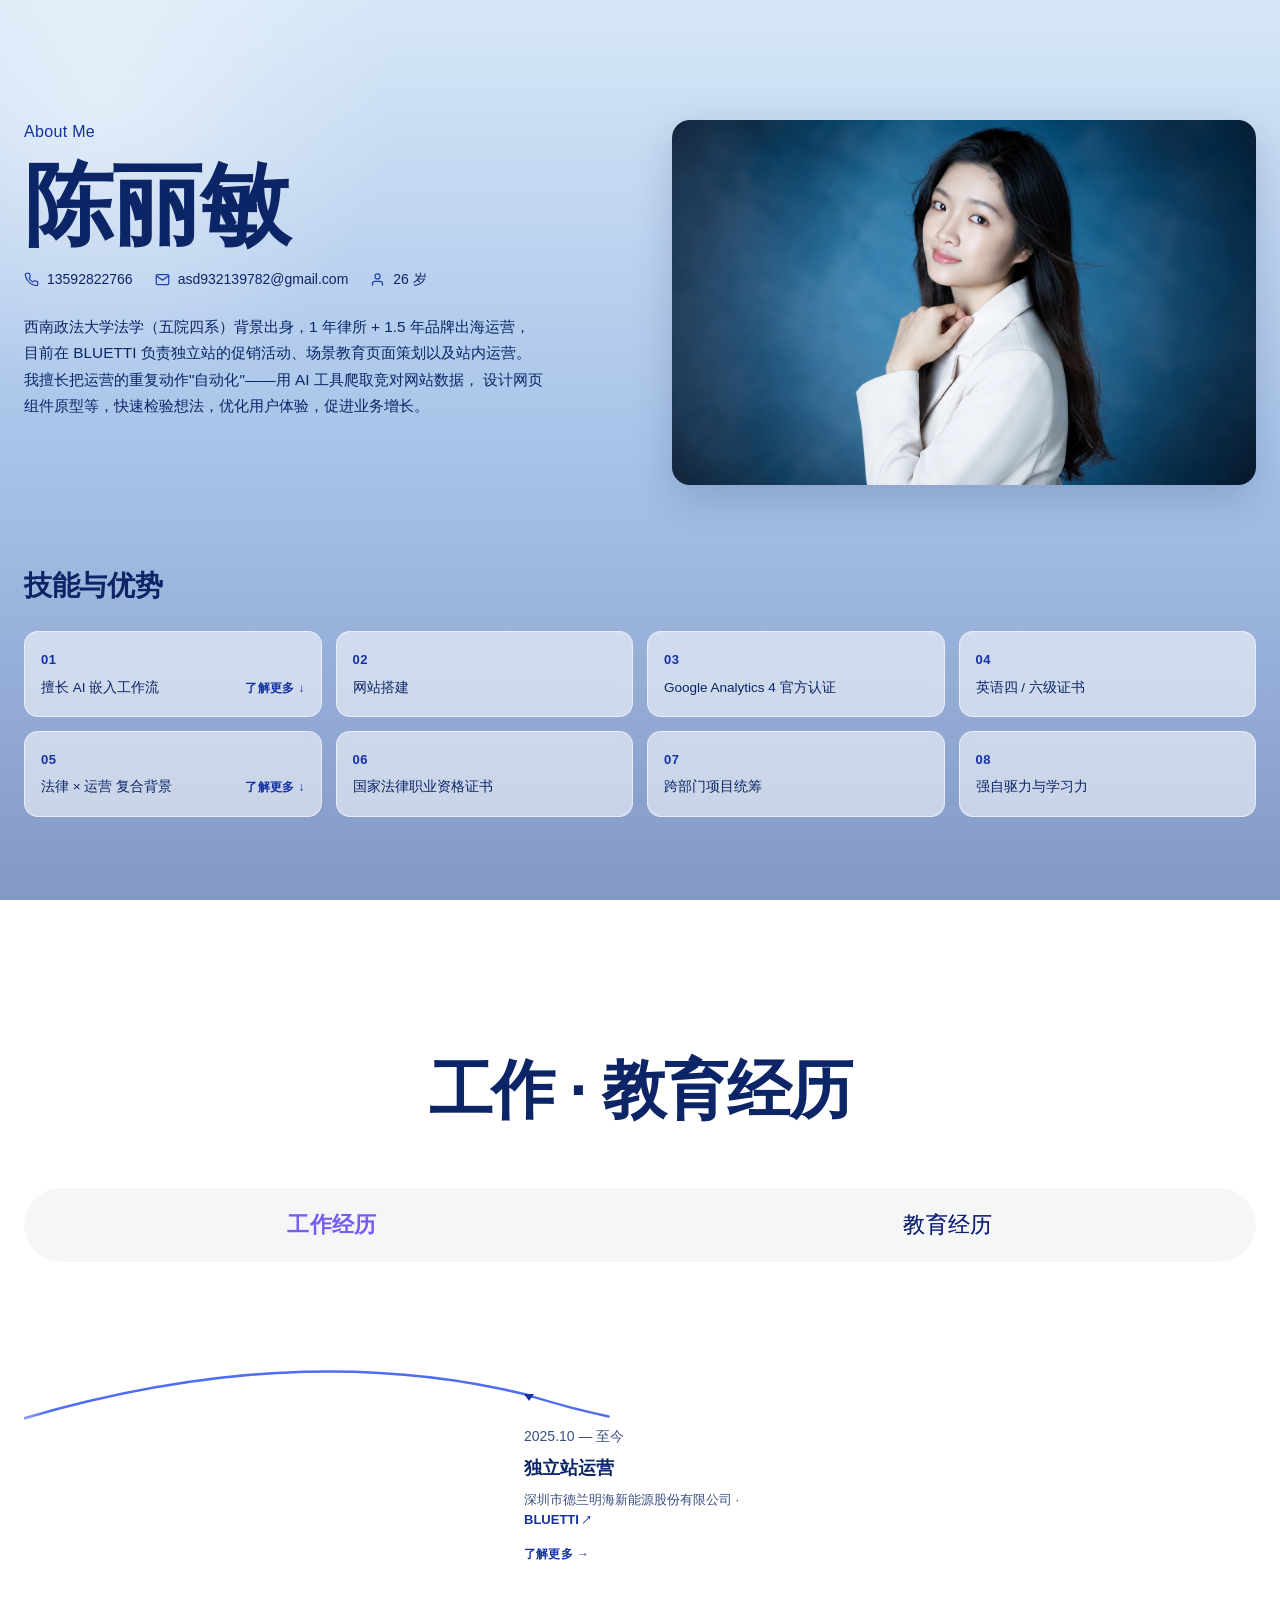
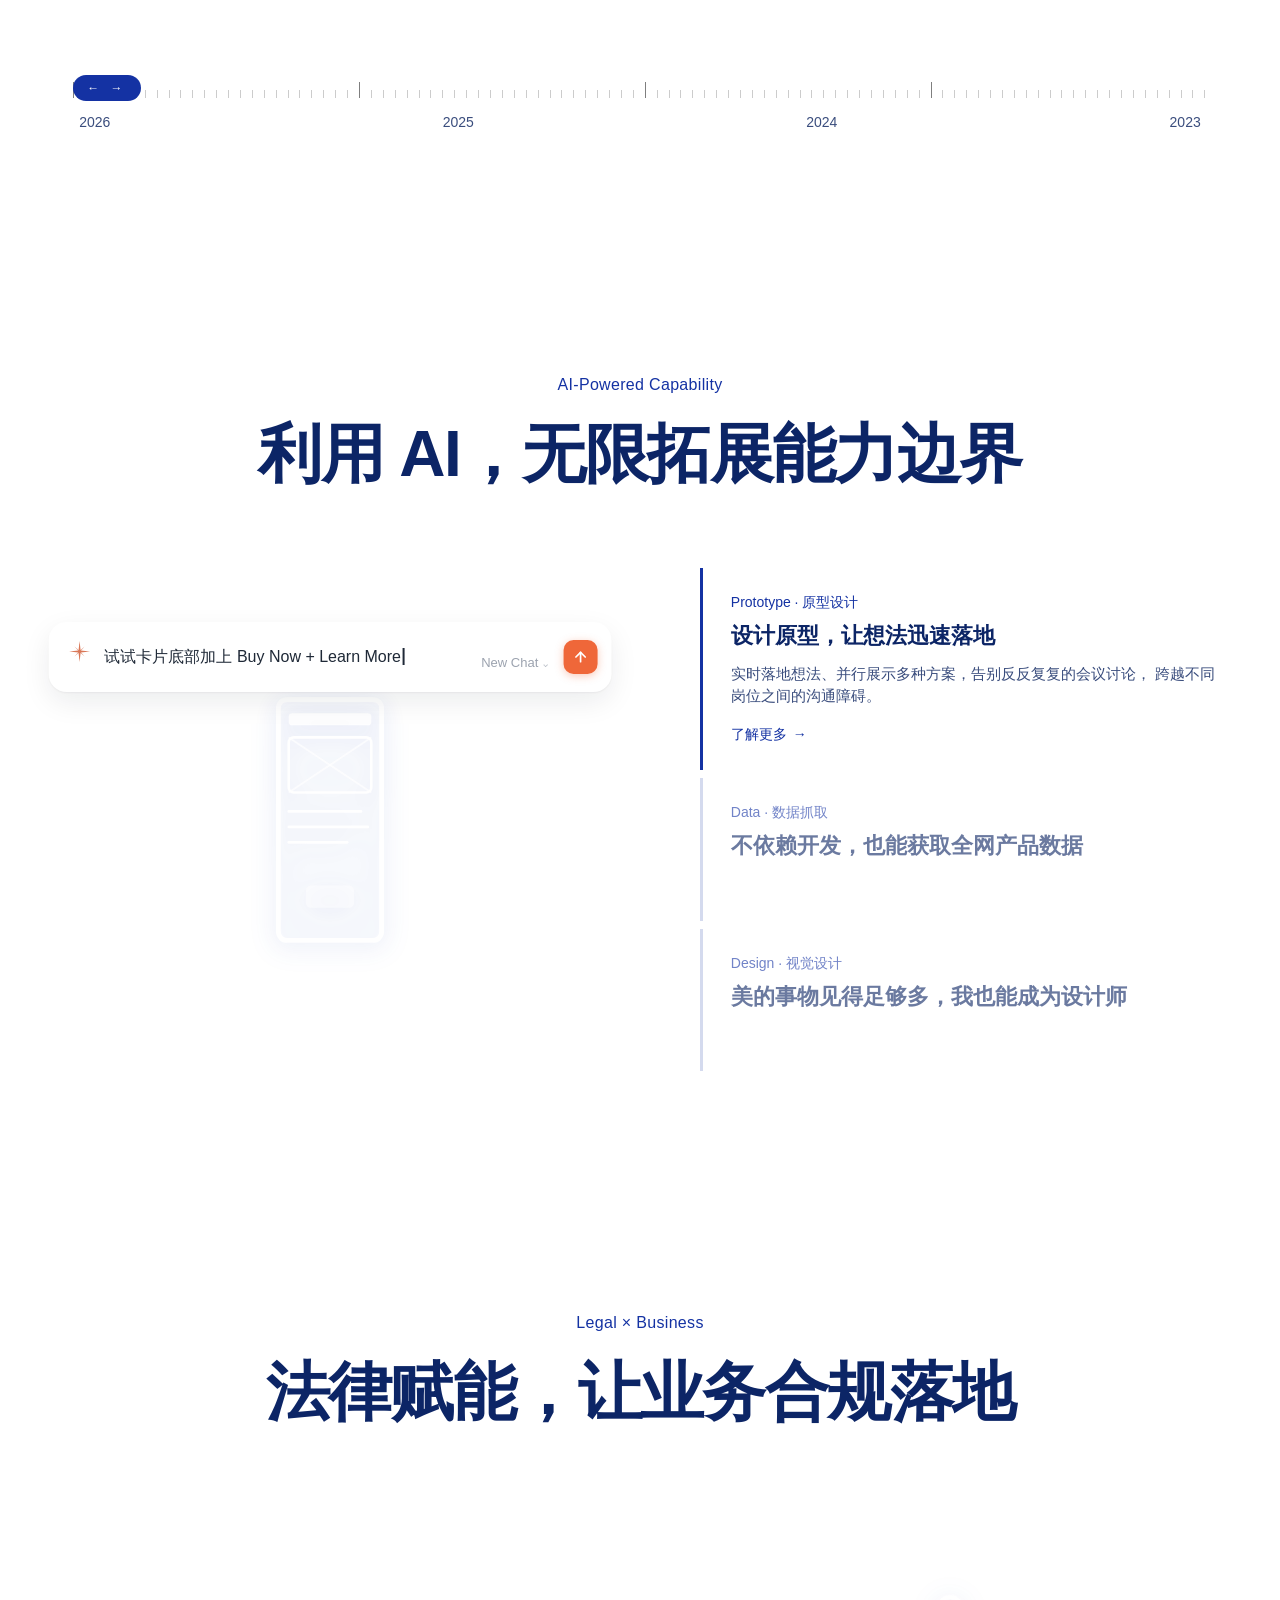
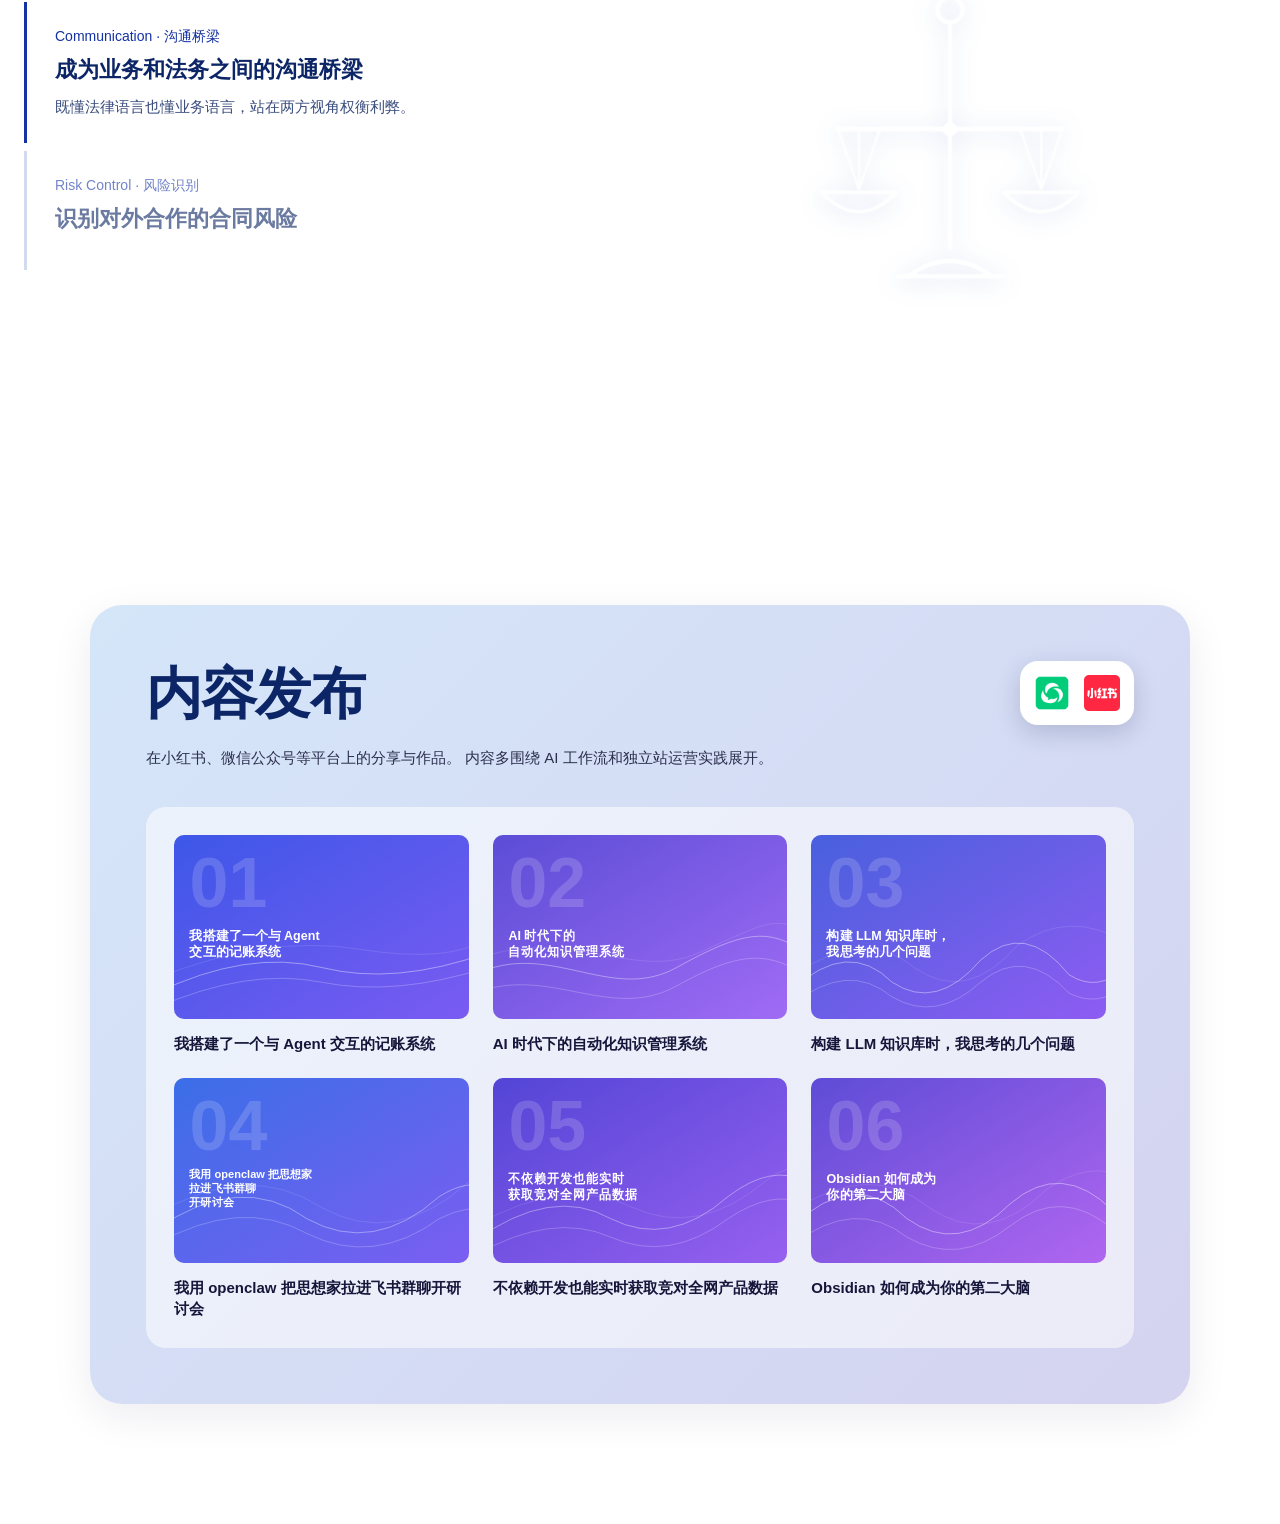
==== index.html @ 24bbfbd2 "Initial commit: resume + narwal prototype" ====
<!DOCTYPE html>
<html lang="zh-CN">
<head>
  <meta charset="UTF-8" />
  <meta name="viewport" content="width=device-width, initial-scale=1.0" />
  <title>个人简历</title>
  <link rel="stylesheet" href="styles.css" />
</head>
<body>

  <main>

    <!-- ============ Hero · 自我介绍 ============ -->
    <section class="section section--hero" id="about">
      <div class="section__inner">

        <!-- 上方两栏：左边自我介绍 + 右边横幅图片 + 社交链接 -->
        <div class="hero__top">

          <!-- 左：自我介绍 -->
          <div class="hero__intro">
            <p class="section__eyebrow">About Me</p>
            <h1 class="hero__title">陈丽敏</h1>
            <ul class="hero__contact">
              <li class="hero__contact-item">
                <svg viewBox="0 0 24 24" fill="none" stroke="currentColor" stroke-width="2" stroke-linecap="round" stroke-linejoin="round" aria-hidden="true">
                  <path d="M22 16.92v3a2 2 0 0 1-2.18 2 19.79 19.79 0 0 1-8.63-3.07 19.5 19.5 0 0 1-6-6 19.79 19.79 0 0 1-3.07-8.67A2 2 0 0 1 4.11 2h3a2 2 0 0 1 2 1.72 12.84 12.84 0 0 0 .7 2.81 2 2 0 0 1-.45 2.11L8.09 9.91a16 16 0 0 0 6 6l1.27-1.27a2 2 0 0 1 2.11-.45 12.84 12.84 0 0 0 2.81.7A2 2 0 0 1 22 16.92z"/>
                </svg>
                <a href="tel:13592822766">13592822766</a>
              </li>
              <li class="hero__contact-item">
                <svg viewBox="0 0 24 24" fill="none" stroke="currentColor" stroke-width="2" stroke-linecap="round" stroke-linejoin="round" aria-hidden="true">
                  <path d="M4 4h16c1.1 0 2 .9 2 2v12c0 1.1-.9 2-2 2H4c-1.1 0-2-.9-2-2V6c0-1.1.9-2 2-2z"/>
                  <polyline points="22,6 12,13 2,6"/>
                </svg>
                <a href="mailto:asd932139782@gmail.com">asd932139782@gmail.com</a>
              </li>
              <li class="hero__contact-item">
                <svg viewBox="0 0 24 24" fill="none" stroke="currentColor" stroke-width="2" stroke-linecap="round" stroke-linejoin="round" aria-hidden="true">
                  <path d="M20 21v-2a4 4 0 0 0-4-4H8a4 4 0 0 0-4 4v2"/>
                  <circle cx="12" cy="7" r="4"/>
                </svg>
                <span>26 岁</span>
              </li>
            </ul>

            <p class="hero__lead">
              西南政法大学法学（五院四系）背景出身，1 年律所 + 1.5 年品牌出海运营，
              目前在 BLUETTI 负责独立站的促销活动、场景教育页面策划以及站内运营。
              我擅长把运营的重复动作"自动化"——用 AI 工具爬取竞对网站数据，
              设计网页组件原型等，快速检验想法，优化用户体验，促进业务增长。
            </p>
          </div>

          <!-- 右：横幅图片 -->
          <div class="hero__visual">
            <div class="hero__banner">
              <img src="images/portrait.png" alt="陈丽敏 职业照" />
            </div>
          </div>

        </div>

        <!-- 下方：技能与优势 -->
        <div class="advantages">
          <h2 class="advantages__title">技能与优势</h2>
          <ol class="advantages__list">
            <li class="advantage advantage--linked">
              <a class="advantage__link" href="#ai-skills">
                <span class="advantage__num">01</span>
                <p class="advantage__text">擅长 AI 嵌入工作流</p>
                <p class="advantage__cta">了解更多 <span aria-hidden="true">↓</span></p>
              </a>
            </li>
            <li class="advantage"><span class="advantage__num">02</span><p class="advantage__text">网站搭建</p></li>
            <li class="advantage"><span class="advantage__num">03</span><p class="advantage__text">Google Analytics 4 官方认证</p></li>
            <li class="advantage"><span class="advantage__num">04</span><p class="advantage__text">英语四 / 六级证书</p></li>
            <li class="advantage advantage--linked">
              <a class="advantage__link" href="#legal-background">
                <span class="advantage__num">05</span>
                <p class="advantage__text">法律 × 运营 复合背景</p>
                <p class="advantage__cta">了解更多 <span aria-hidden="true">↓</span></p>
              </a>
            </li>
            <li class="advantage"><span class="advantage__num">06</span><p class="advantage__text">国家法律职业资格证书</p></li>
            <li class="advantage"><span class="advantage__num">07</span><p class="advantage__text">跨部门项目统筹</p></li>
            <li class="advantage"><span class="advantage__num">08</span><p class="advantage__text">强自驱力与学习力</p></li>
          </ol>
        </div>

      </div>
    </section>

    <!-- ============ 人生履历 · Timeline (Tabs) ============ -->
    <section class="section section--timeline" id="experience">
      <div class="section__inner">

        <header class="timeline__header">
          <h2 class="timeline__title">工作 · 教育经历</h2>
          <nav class="timeline__tabs" role="tablist">
            <button class="tab is-active" data-tab="work"      role="tab" aria-selected="true">工作经历</button>
            <button class="tab"           data-tab="education" role="tab" aria-selected="false">教育经历</button>
          </nav>
        </header>

        <!-- ===== 工作经历 panel ===== -->
        <div class="timeline-panel is-active" data-panel="work">
          <div class="timeline__viewport">
            <div class="timeline__track" style="width: 2400px;">
              <svg class="timeline__curve" viewBox="0 0 2400 340" preserveAspectRatio="none">
                <defs>
                  <linearGradient id="curveFadeWork" x1="0" x2="1" y1="0" y2="0">
                    <stop offset="0"    stop-color="#4e6df3" stop-opacity="0"/>
                    <stop offset="0.03" stop-color="#4e6df3" stop-opacity="1"/>
                    <stop offset="0.97" stop-color="#4e6df3" stop-opacity="1"/>
                    <stop offset="1"    stop-color="#4e6df3" stop-opacity="0"/>
                  </linearGradient>
                </defs>
                <path
                  d="M -50 140 Q 250 40, 500 100 Q 750 180, 1000 100 Q 1300 0, 1600 60 Q 1850 140, 2100 80 Q 2300 40, 2500 80"
                  stroke="url(#curveFadeWork)" stroke-width="2.5" fill="none"
                  stroke-linecap="round"/>
              </svg>

              <div class="event event--clickable" data-modal-target="work-delan" style="left: 500px; top: 100px;">
                <span class="event__marker" aria-hidden="true"></span>
                <p class="event__year">2025.10 — 至今</p>
                <h3 class="event__title">独立站运营</h3>
                <p class="event__company">深圳市德兰明海新能源股份有限公司 ·
                  <a class="event__brand" href="https://bluettipower.co.uk/" target="_blank" rel="noopener">BLUETTI<span aria-hidden="true">↗</span></a>
                </p>
                <p class="event__cta">了解更多 <span aria-hidden="true">→</span></p>
              </div>
              <div class="event event--clickable" data-modal-target="work-weizhongli" style="left: 1300px; top: 40px;">
                <span class="event__marker" aria-hidden="true"></span>
                <p class="event__year">2024.12 — 2025.09</p>
                <h3 class="event__title">独立站运营</h3>
                <p class="event__company">深圳市微重力科技有限公司 ·
                  <a class="event__brand" href="https://www.haloblk.com/" target="_blank" rel="noopener">HALOBLK<span aria-hidden="true">↗</span></a>
                </p>
                <p class="event__cta">了解更多 <span aria-hidden="true">→</span></p>
              </div>
              <div class="event event--clickable" data-modal-target="work-dacheng" style="left: 2000px; top: 98px;">
                <span class="event__marker" aria-hidden="true"></span>
                <p class="event__year">2023.9 — 2024.11</p>
                <h3 class="event__title">律师助理</h3>
                <p class="event__company">北京大成（深圳）律师事务所</p>
                <p class="event__cta">了解更多 <span aria-hidden="true">→</span></p>
              </div>
            </div>
          </div>

          <div class="scrubber">
            <div class="scrubber__track">
              <div class="scrubber__ticks"></div>
              <div class="scrubber__thumb">
                <span aria-hidden="true">← →</span>
              </div>
            </div>
            <div class="scrubber__labels">
              <span>2026</span>
              <span>2025</span>
              <span>2024</span>
              <span>2023</span>
            </div>
          </div>
        </div>

        <!-- ===== 教育经历 panel ===== -->
        <div class="timeline-panel" data-panel="education">
          <div class="timeline__viewport">
            <div class="timeline__track" style="width: 3000px;">
              <svg class="timeline__curve" viewBox="0 0 3000 340" preserveAspectRatio="none">
                <defs>
                  <linearGradient id="curveFadeEdu" x1="0" x2="1" y1="0" y2="0">
                    <stop offset="0"    stop-color="#4e6df3" stop-opacity="0"/>
                    <stop offset="0.03" stop-color="#4e6df3" stop-opacity="1"/>
                    <stop offset="0.97" stop-color="#4e6df3" stop-opacity="1"/>
                    <stop offset="1"    stop-color="#4e6df3" stop-opacity="0"/>
                  </linearGradient>
                </defs>
                <path
                  d="M -50 130 C 150 100, 350 80, 550 110 C 750 150, 950 130, 1100 80 C 1300 30, 1450 30, 1650 70 C 1850 110, 2000 110, 2200 70 C 2400 30, 2600 30, 2800 90 C 2950 130, 3050 120, 3100 110"
                  stroke="url(#curveFadeEdu)" stroke-width="2.5" fill="none"
                  stroke-linecap="round"/>
              </svg>

              <!-- 2019 ① -->
              <div class="event event--compact" style="left: 200px; top: 94px;">
                <span class="event__marker" aria-hidden="true"></span>
                <p class="event__year">2019</p>
                <h3 class="event__title">高考全省 1300 名<br/>考入西南政法大学</h3>
              </div>

              <!-- 2019 ② -->
              <div class="event event--compact" style="left: 540px; top: 102px;">
                <span class="event__marker" aria-hidden="true"></span>
                <p class="event__year">2019</p>
                <h3 class="event__title">院级班级风采大赛一等奖</h3>
              </div>

              <!-- 2020 -->
              <div class="event event--compact" style="left: 880px; top: 119px;">
                <span class="event__marker" aria-hidden="true"></span>
                <p class="event__year">2020</p>
                <h3 class="event__title">校级综合二等奖学金</h3>
              </div>

              <!-- 2021 -->
              <div class="event event--compact" style="left: 1220px; top: 48px;">
                <span class="event__marker" aria-hidden="true"></span>
                <p class="event__year">2021</p>
                <h3 class="event__title">校级综合三等奖学金</h3>
              </div>

              <!-- 2022 ① -->
              <div class="event event--compact" style="left: 1500px; top: 40px;">
                <span class="event__marker" aria-hidden="true"></span>
                <p class="event__year">2022</p>
                <h3 class="event__title">校级综合一等奖学金</h3>
              </div>

              <!-- 2022 ② -->
              <div class="event event--compact" style="left: 1830px; top: 89px;">
                <span class="event__marker" aria-hidden="true"></span>
                <p class="event__year">2022</p>
                <h3 class="event__title">校级法律检索大赛<br/>团体三等奖</h3>
              </div>

              <!-- 2022 ③ -->
              <div class="event event--compact" style="left: 2150px; top: 72px;">
                <span class="event__marker" aria-hidden="true"></span>
                <p class="event__year">2022</p>
                <h3 class="event__title">重庆市青年志愿者<br/>先进个人</h3>
              </div>

              <!-- 2023 ① -->
              <div class="event event--compact" style="left: 2490px; top: 35px;">
                <span class="event__marker" aria-hidden="true"></span>
                <p class="event__year">2023</p>
                <h3 class="event__title">校级优秀学生干部</h3>
              </div>

              <!-- 2023 ② -->
              <div class="event event--compact" style="left: 2790px; top: 80px;">
                <span class="event__marker" aria-hidden="true"></span>
                <p class="event__year">2023</p>
                <h3 class="event__title">取得法律职业资格证书</h3>
              </div>
            </div>
          </div>

          <div class="scrubber">
            <div class="scrubber__track">
              <div class="scrubber__ticks"></div>
              <div class="scrubber__thumb">
                <span aria-hidden="true">← →</span>
              </div>
            </div>
            <div class="scrubber__labels">
              <span>2019</span>
              <span>2020</span>
              <span>2021</span>
              <span>2022</span>
              <span>2023</span>
            </div>
          </div>
        </div>

      </div>
    </section>

    <!-- ============ AI 技能板块 ============ -->
    <section class="section" id="ai-skills">
      <div class="section__inner">

        <header class="section__header">
          <p class="section__eyebrow">AI-Powered Capability</p>
          <h2 class="section__title">利用 AI，无限拓展能力边界</h2>
        </header>

        <div class="section__body">

          <!-- 左侧：媒体区 -->
          <div class="media">
            <div class="media__frame">
              <!-- 第 1 条：原型设计（一变多方案动画） -->
              <div class="media__slide media__slide--prototype is-active" role="img" aria-label="一个想法生成多个原型方案">
                <svg class="wireframe-svg" viewBox="0 0 240 240" xmlns="http://www.w3.org/2000/svg" aria-hidden="true">
                  <!-- 左侧变体（2 列布局） -->
                  <g class="wf-card wf-left">
                    <rect x="90" y="50" width="60" height="140" rx="5" fill="rgba(255,255,255,0.15)" stroke="white" stroke-width="2.5"/>
                    <rect x="96" y="58" width="30" height="6" rx="2" fill="white" opacity="0.85"/>
                    <rect x="96" y="72" width="18" height="18" rx="2" fill="none" stroke="white" stroke-width="1.5"/>
                    <line x1="118" y1="78" x2="142" y2="78" stroke="white" stroke-width="1.5" stroke-linecap="round"/>
                    <line x1="118" y1="86" x2="138" y2="86" stroke="white" stroke-width="1.5" stroke-linecap="round"/>
                    <rect x="96" y="96" width="18" height="18" rx="2" fill="none" stroke="white" stroke-width="1.5"/>
                    <line x1="118" y1="102" x2="142" y2="102" stroke="white" stroke-width="1.5" stroke-linecap="round"/>
                    <line x1="118" y1="110" x2="138" y2="110" stroke="white" stroke-width="1.5" stroke-linecap="round"/>
                    <rect x="96" y="120" width="18" height="18" rx="2" fill="none" stroke="white" stroke-width="1.5"/>
                    <line x1="118" y1="126" x2="142" y2="126" stroke="white" stroke-width="1.5" stroke-linecap="round"/>
                    <line x1="118" y1="134" x2="138" y2="134" stroke="white" stroke-width="1.5" stroke-linecap="round"/>
                    <rect x="98" y="158" width="22" height="11" rx="3" fill="rgba(255,255,255,0.35)"/>
                    <rect x="122" y="158" width="22" height="11" rx="3" fill="rgba(255,255,255,0.35)"/>
                  </g>
                  <!-- 右侧变体（2×3 网格） -->
                  <g class="wf-card wf-right">
                    <rect x="90" y="50" width="60" height="140" rx="5" fill="rgba(255,255,255,0.15)" stroke="white" stroke-width="2.5"/>
                    <rect x="105" y="58" width="30" height="6" rx="2" fill="white" opacity="0.85"/>
                    <rect x="96" y="72"  width="22" height="22" rx="3" fill="none" stroke="white" stroke-width="1.5"/>
                    <rect x="122" y="72" width="22" height="22" rx="3" fill="none" stroke="white" stroke-width="1.5"/>
                    <rect x="96" y="98"  width="22" height="22" rx="3" fill="none" stroke="white" stroke-width="1.5"/>
                    <rect x="122" y="98" width="22" height="22" rx="3" fill="none" stroke="white" stroke-width="1.5"/>
                    <rect x="96" y="124" width="22" height="22" rx="3" fill="none" stroke="white" stroke-width="1.5"/>
                    <rect x="122" y="124" width="22" height="22" rx="3" fill="none" stroke="white" stroke-width="1.5"/>
                    <rect x="98" y="158" width="44" height="11" rx="3" fill="rgba(255,255,255,0.4)"/>
                  </g>
                  <!-- 中央主方案（图 + 文 + 按钮） -->
                  <g class="wf-card wf-center">
                    <rect x="90" y="50" width="60" height="140" rx="5" fill="rgba(255,255,255,0.22)" stroke="white" stroke-width="2.8"/>
                    <rect x="96" y="58" width="48" height="7" rx="2" fill="white" opacity="0.9"/>
                    <rect x="96" y="72" width="48" height="32" rx="3" fill="none" stroke="white" stroke-width="1.5"/>
                    <line x1="96" y1="72" x2="144" y2="104" stroke="white" stroke-width="1" opacity="0.7"/>
                    <line x1="144" y1="72" x2="96"  y2="104" stroke="white" stroke-width="1" opacity="0.7"/>
                    <line x1="96" y1="115" x2="138" y2="115" stroke="white" stroke-width="1.5" stroke-linecap="round"/>
                    <line x1="96" y1="124" x2="142" y2="124" stroke="white" stroke-width="1.5" stroke-linecap="round"/>
                    <line x1="96" y1="133" x2="130" y2="133" stroke="white" stroke-width="1.5" stroke-linecap="round"/>
                    <rect x="106" y="158" width="28" height="13" rx="3" fill="rgba(255,255,255,0.5)"/>
                  </g>
                </svg>
                <div class="ai-prompt">
                  <div class="ai-prompt__icon" aria-hidden="true">
                    <svg viewBox="0 0 32 32" xmlns="http://www.w3.org/2000/svg">
                      <g fill="#D97757">
                        <path d="M16 0 L17.6 14.4 L32 16 L17.6 17.6 L16 32 L14.4 17.6 L0 16 L14.4 14.4 Z"/>
                        <g transform="rotate(45 16 16)" opacity="0.7">
                          <path d="M16 5 L16.8 15.2 L27 16 L16.8 16.8 L16 27 L15.2 16.8 L5 16 L15.2 15.2 Z"/>
                        </g>
                      </g>
                    </svg>
                  </div>
                  <div class="ai-prompt__text">
                    <span class="ai-prompt__typed" data-text="试试卡片底部加上 Buy Now + Learn More"></span><span class="ai-prompt__cursor" aria-hidden="true"></span>
                  </div>
                  <div class="ai-prompt__chat">New Chat <span aria-hidden="true">⌄</span></div>
                  <button class="ai-prompt__send" type="button" aria-label="发送">
                    <svg viewBox="0 0 24 24" fill="none" stroke="currentColor" stroke-width="2.5" stroke-linecap="round" stroke-linejoin="round" aria-hidden="true">
                      <path d="M12 19V5"/>
                      <polyline points="5,12 12,5 19,12"/>
                    </svg>
                  </button>
                </div>
              </div>
              <!-- 第 2 条：数据抓取（爬取动画 + 打字机卡片） -->
              <div class="media__slide media__slide--data">
                <svg class="scrape-svg" viewBox="0 0 320 130" xmlns="http://www.w3.org/2000/svg" aria-hidden="true">
                  <!-- 左：网页 -->
                  <g class="scrape-web">
                    <rect x="14" y="14" width="120" height="100" rx="6" fill="rgba(255,255,255,0.18)" stroke="white" stroke-width="2"/>
                    <circle cx="22" cy="22" r="1.8" fill="white"/>
                    <circle cx="28" cy="22" r="1.8" fill="white"/>
                    <circle cx="34" cy="22" r="1.8" fill="white"/>
                    <line x1="14" y1="30" x2="134" y2="30" stroke="white" stroke-width="1"/>
                    <rect class="prod prod-1" x="24" y="40" width="44" height="28" rx="3" fill="rgba(255,255,255,0.05)" stroke="white" stroke-width="1.5"/>
                    <rect class="prod prod-2" x="78" y="40" width="44" height="28" rx="3" fill="rgba(255,255,255,0.05)" stroke="white" stroke-width="1.5"/>
                    <rect class="prod prod-3" x="24" y="76" width="44" height="28" rx="3" fill="rgba(255,255,255,0.05)" stroke="white" stroke-width="1.5"/>
                    <rect class="prod prod-4" x="78" y="76" width="44" height="28" rx="3" fill="rgba(255,255,255,0.05)" stroke="white" stroke-width="1.5"/>
                  </g>
                  <!-- 中：连接箭头 -->
                  <g class="scrape-arrow">
                    <line x1="144" y1="64" x2="178" y2="64" stroke="white" stroke-width="1.5" stroke-dasharray="4 3"/>
                    <polyline points="173,59 178,64 173,69" fill="none" stroke="white" stroke-width="1.5" stroke-linecap="round" stroke-linejoin="round"/>
                  </g>
                  <!-- 右：Excel 表格 -->
                  <g class="scrape-data">
                    <!-- 外框 -->
                    <rect x="188" y="14" width="118" height="100" rx="4" fill="rgba(255,255,255,0.18)" stroke="white" stroke-width="2"/>
                    <!-- 表头底色（淡填充） -->
                    <rect x="190" y="16" width="114" height="16" rx="2" fill="rgba(255,255,255,0.18)"/>
                    <!-- 表头分隔线 -->
                    <line x1="188" y1="32" x2="306" y2="32" stroke="white" stroke-width="1.2"/>
                    <!-- 列分隔线 -->
                    <line x1="217.5" y1="16" x2="217.5" y2="112" stroke="white" stroke-width="0.7" opacity="0.55"/>
                    <line x1="247"   y1="16" x2="247"   y2="112" stroke="white" stroke-width="0.7" opacity="0.55"/>
                    <line x1="276.5" y1="16" x2="276.5" y2="112" stroke="white" stroke-width="0.7" opacity="0.55"/>
                    <!-- 行分隔线 -->
                    <line x1="190" y1="52" x2="304" y2="52" stroke="white" stroke-width="0.7" opacity="0.45"/>
                    <line x1="190" y1="72" x2="304" y2="72" stroke="white" stroke-width="0.7" opacity="0.45"/>
                    <line x1="190" y1="92" x2="304" y2="92" stroke="white" stroke-width="0.7" opacity="0.45"/>
                    <!-- 表头文字 -->
                    <text x="202.5" y="26" font-size="6.5" font-weight="600" fill="white" text-anchor="middle" font-family="-apple-system, sans-serif">URL</text>
                    <text x="232"   y="26" font-size="6.5" font-weight="600" fill="white" text-anchor="middle" font-family="-apple-system, sans-serif">SKU</text>
                    <text x="261.5" y="26" font-size="6.5" font-weight="600" fill="white" text-anchor="middle" font-family="-apple-system, sans-serif">价格</text>
                    <text x="291"   y="26" font-size="6.5" font-weight="600" fill="white" text-anchor="middle" font-family="-apple-system, sans-serif">ID</text>
                    <!-- 行 1 -->
                    <g class="row row-1">
                      <line x1="194" y1="42" x2="213" y2="42" stroke="white" stroke-width="1.3" stroke-linecap="round"/>
                      <line x1="222" y1="42" x2="243" y2="42" stroke="white" stroke-width="1.3" stroke-linecap="round"/>
                      <line x1="252" y1="42" x2="272" y2="42" stroke="white" stroke-width="1.3" stroke-linecap="round"/>
                      <line x1="281" y1="42" x2="301" y2="42" stroke="white" stroke-width="1.3" stroke-linecap="round"/>
                    </g>
                    <!-- 行 2 -->
                    <g class="row row-2">
                      <line x1="194" y1="62" x2="213" y2="62" stroke="white" stroke-width="1.3" stroke-linecap="round"/>
                      <line x1="222" y1="62" x2="243" y2="62" stroke="white" stroke-width="1.3" stroke-linecap="round"/>
                      <line x1="252" y1="62" x2="272" y2="62" stroke="white" stroke-width="1.3" stroke-linecap="round"/>
                      <line x1="281" y1="62" x2="301" y2="62" stroke="white" stroke-width="1.3" stroke-linecap="round"/>
                    </g>
                    <!-- 行 3 -->
                    <g class="row row-3">
                      <line x1="194" y1="82" x2="213" y2="82" stroke="white" stroke-width="1.3" stroke-linecap="round"/>
                      <line x1="222" y1="82" x2="243" y2="82" stroke="white" stroke-width="1.3" stroke-linecap="round"/>
                      <line x1="252" y1="82" x2="272" y2="82" stroke="white" stroke-width="1.3" stroke-linecap="round"/>
                      <line x1="281" y1="82" x2="301" y2="82" stroke="white" stroke-width="1.3" stroke-linecap="round"/>
                    </g>
                    <!-- 行 4 -->
                    <g class="row row-4">
                      <line x1="194" y1="102" x2="213" y2="102" stroke="white" stroke-width="1.3" stroke-linecap="round"/>
                      <line x1="222" y1="102" x2="243" y2="102" stroke="white" stroke-width="1.3" stroke-linecap="round"/>
                      <line x1="252" y1="102" x2="272" y2="102" stroke="white" stroke-width="1.3" stroke-linecap="round"/>
                      <line x1="281" y1="102" x2="301" y2="102" stroke="white" stroke-width="1.3" stroke-linecap="round"/>
                    </g>
                  </g>
                </svg>
                <div class="ai-prompt">
                  <div class="ai-prompt__icon" aria-hidden="true">
                    <svg viewBox="0 0 32 32" xmlns="http://www.w3.org/2000/svg">
                      <g fill="#D97757">
                        <path d="M16 0 L17.6 14.4 L32 16 L17.6 17.6 L16 32 L14.4 17.6 L0 16 L14.4 14.4 Z"/>
                        <g transform="rotate(45 16 16)" opacity="0.7">
                          <path d="M16 5 L16.8 15.2 L27 16 L16.8 16.8 L16 27 L15.2 16.8 L5 16 L15.2 15.2 Z"/>
                        </g>
                      </g>
                    </svg>
                  </div>
                  <div class="ai-prompt__text">
                    <span class="ai-prompt__typed" data-text="请你在这两个页面后分别加上 /products.json，获取这两个 collection 所有产品的实体 url，实体 ID，实体标题，sku，价格，卖点"></span><span class="ai-prompt__cursor" aria-hidden="true"></span>
                  </div>
                  <div class="ai-prompt__chat">New Chat <span aria-hidden="true">⌄</span></div>
                  <button class="ai-prompt__send" type="button" aria-label="发送">
                    <svg viewBox="0 0 24 24" fill="none" stroke="currentColor" stroke-width="2.5" stroke-linecap="round" stroke-linejoin="round" aria-hidden="true">
                      <path d="M12 19V5"/>
                      <polyline points="5,12 12,5 19,12"/>
                    </svg>
                  </button>
                </div>
              </div>
              <!-- 第 3 条：视觉设计（手写动画） -->
              <div class="media__slide media__slide--handwriting" role="img" aria-label="品牌大事件标题：Impulsando los logros">
                <img src="images/brand-event-title.png" alt="品牌大事件标题：Impulsando los logros" />
                <div class="ai-prompt">
                  <div class="ai-prompt__icon" aria-hidden="true">
                    <svg viewBox="0 0 32 32" xmlns="http://www.w3.org/2000/svg">
                      <g fill="#D97757">
                        <path d="M16 0 L17.6 14.4 L32 16 L17.6 17.6 L16 32 L14.4 17.6 L0 16 L14.4 14.4 Z"/>
                        <g transform="rotate(45 16 16)" opacity="0.7">
                          <path d="M16 5 L16.8 15.2 L27 16 L16.8 16.8 L16 27 L15.2 16.8 L5 16 L15.2 15.2 Z"/>
                        </g>
                      </g>
                    </svg>
                  </div>
                  <div class="ai-prompt__text">
                    <span class="ai-prompt__typed" data-text="用马克笔风生成 Impulsando los logros"></span><span class="ai-prompt__cursor" aria-hidden="true"></span>
                  </div>
                  <div class="ai-prompt__chat">New Chat <span aria-hidden="true">⌄</span></div>
                  <button class="ai-prompt__send" type="button" aria-label="发送">
                    <svg viewBox="0 0 24 24" fill="none" stroke="currentColor" stroke-width="2.5" stroke-linecap="round" stroke-linejoin="round" aria-hidden="true">
                      <path d="M12 19V5"/>
                      <polyline points="5,12 12,5 19,12"/>
                    </svg>
                  </button>
                </div>
              </div>
            </div>
          </div>

          <!-- 右侧：技能列表 -->
          <ol class="skill-list">

            <li class="skill-item is-active" data-index="0">
              <p class="skill-item__eyebrow">Prototype · 原型设计</p>
              <h3 class="skill-item__title">设计原型，让想法迅速落地</h3>
              <p class="skill-item__desc">
                实时落地想法、并行展示多种方案，告别反反复复的会议讨论，
                跨越不同岗位之间的沟通障碍。
              </p>
              <a class="skill-item__cta" href="prototype-narwal.html" target="_blank" rel="noopener">
                了解更多
                <span aria-hidden="true">→</span>
              </a>
            </li>

            <li class="skill-item" data-index="1">
              <p class="skill-item__eyebrow">Data · 数据抓取</p>
              <h3 class="skill-item__title">不依赖开发，也能获取全网产品数据</h3>
              <p class="skill-item__desc">
                把目标站点 URL 交给 coding agent，加上 /products.json 这类公开端点，
                就能获取全网产品数据（URL / SKU / 价格 / 变体 ID 等）。
              </p>
              <a class="skill-item__cta" href="narwal_collection_variants.xlsx" download>
                获取数据
                <span aria-hidden="true">→</span>
              </a>
            </li>

            <li class="skill-item" data-index="2">
              <p class="skill-item__eyebrow">Design · 视觉设计</p>
              <h3 class="skill-item__title">美的事物见得足够多，我也能成为设计师</h3>
              <p class="skill-item__desc">
                用马克笔风"手写"【品牌大事件】页面标题，设计师直接用。
              </p>
              <a class="skill-item__cta" href="#" target="_blank" rel="noopener">
                查看效果
                <span aria-hidden="true">→</span>
              </a>
            </li>

          </ol>

        </div>

      </div>
    </section>

    <!-- ============ 法律背景板块 ============ -->
    <section class="section section--flip" id="legal-background">
      <div class="section__inner">

        <header class="section__header">
          <p class="section__eyebrow">Legal × Business</p>
          <h2 class="section__title">法律赋能，让业务合规落地</h2>
        </header>

        <div class="section__body">

          <!-- 左侧：技能列表（--flip 模式下出现在左边） -->
          <ol class="skill-list">

            <li class="skill-item is-active" data-index="0">
              <p class="skill-item__eyebrow">Communication · 沟通桥梁</p>
              <h3 class="skill-item__title">成为业务和法务之间的沟通桥梁</h3>
              <p class="skill-item__desc">
                既懂法律语言也懂业务语言，站在两方视角权衡利弊。
              </p>
            </li>

            <li class="skill-item" data-index="1">
              <p class="skill-item__eyebrow">Risk Control · 风险识别</p>
              <h3 class="skill-item__title">识别对外合作的合同风险</h3>
              <p class="skill-item__desc">
                识别合同关键风险点，将风险前置到审查阶段，
                为业务规避潜在损失。
              </p>
            </li>

          </ol>

          <!-- 右侧：媒体区 -->
          <div class="media">
            <div class="media__frame">
              <div class="media__slide media__slide--scale is-active" role="img" aria-label="天平：业务与法务的平衡">
                <svg class="scale-svg" viewBox="0 0 240 240" xmlns="http://www.w3.org/2000/svg" aria-hidden="true">
                  <!-- 静态：顶环 + 立柱 + 底座 -->
                  <g class="scale-static" fill="none" stroke="white" stroke-width="3" stroke-linecap="round" stroke-linejoin="round">
                    <circle cx="120" cy="30" r="9" />
                    <line x1="120" y1="39" x2="120" y2="115" />
                    <line x1="120" y1="115" x2="120" y2="200" />
                    <path d="M 90 220 Q 120 198 150 220" />
                    <line x1="82" y1="220" x2="158" y2="220" />
                    <circle cx="120" cy="115" r="5" fill="white" stroke="none" />
                  </g>
                  <!-- 摆动：横梁 + 链条 + 托盘 -->
                  <g class="scale-beam">
                    <line x1="40" y1="115" x2="200" y2="115" stroke="white" stroke-width="3.5" stroke-linecap="round"/>
                    <line x1="55" y1="115" x2="55" y2="158" stroke="white" stroke-width="1.5"/>
                    <line x1="40" y1="115" x2="55" y2="158" stroke="white" stroke-width="1.5"/>
                    <line x1="70" y1="115" x2="55" y2="158" stroke="white" stroke-width="1.5"/>
                    <path d="M 28 160 Q 55 188 82 160" fill="rgba(255,255,255,0.22)" stroke="white" stroke-width="2.5" stroke-linejoin="round"/>
                    <line x1="28" y1="160" x2="82" y2="160" stroke="white" stroke-width="2.5" stroke-linecap="round"/>
                    <line x1="185" y1="115" x2="185" y2="158" stroke="white" stroke-width="1.5"/>
                    <line x1="170" y1="115" x2="185" y2="158" stroke="white" stroke-width="1.5"/>
                    <line x1="200" y1="115" x2="185" y2="158" stroke="white" stroke-width="1.5"/>
                    <path d="M 158 160 Q 185 188 212 160" fill="rgba(255,255,255,0.22)" stroke="white" stroke-width="2.5" stroke-linejoin="round"/>
                    <line x1="158" y1="160" x2="212" y2="160" stroke="white" stroke-width="2.5" stroke-linecap="round"/>
                  </g>
                </svg>
              </div>
              <div class="media__slide media__slide--magnifier" role="img" aria-label="放大镜审阅合同：识别风险">
                <svg class="magnifier-svg" viewBox="0 0 240 240" xmlns="http://www.w3.org/2000/svg" aria-hidden="true">
                  <!-- 合同纸张 -->
                  <g class="contract">
                    <rect x="40" y="48" width="140" height="170" rx="5" fill="rgba(255,255,255,0.18)" stroke="white" stroke-width="2.5"/>
                    <!-- 标题 -->
                    <line x1="58" y1="68" x2="118" y2="68" stroke="white" stroke-width="3.5" stroke-linecap="round"/>
                    <!-- 正文行 -->
                    <line x1="58" y1="88"  x2="162" y2="88"  stroke="white" stroke-width="1.5" stroke-linecap="round"/>
                    <line x1="58" y1="102" x2="162" y2="102" stroke="white" stroke-width="1.5" stroke-linecap="round"/>
                    <line x1="58" y1="116" x2="148" y2="116" stroke="white" stroke-width="1.5" stroke-linecap="round"/>
                    <line x1="58" y1="130" x2="162" y2="130" stroke="white" stroke-width="1.5" stroke-linecap="round"/>
                    <line x1="58" y1="144" x2="138" y2="144" stroke="white" stroke-width="1.5" stroke-linecap="round"/>
                    <line x1="58" y1="158" x2="162" y2="158" stroke="white" stroke-width="1.5" stroke-linecap="round"/>
                    <line x1="58" y1="172" x2="125" y2="172" stroke="white" stroke-width="1.5" stroke-linecap="round"/>
                    <!-- 签名横线 -->
                    <line x1="100" y1="200" x2="162" y2="200" stroke="white" stroke-width="1.5" stroke-linecap="round"/>
                  </g>
                  <!-- 放大镜（手柄 45° 朝右下） -->
                  <g class="magnifier">
                    <circle cx="0" cy="0" r="22" fill="rgba(255,255,255,0.12)" stroke="white" stroke-width="3"/>
                    <line x1="15.5" y1="15.5" x2="34" y2="34" stroke="white" stroke-width="5" stroke-linecap="round"/>
                  </g>
                </svg>
              </div>
            </div>
          </div>

        </div>

      </div>
    </section>

    <!-- ============ 内容发布 · Publications ============ -->
    <section class="section section--publications" id="publications">
      <div class="section__inner">

        <div class="pub-card-wrapper">
          <header class="pub-header">
            <div class="pub-header__top">
              <h2 class="pub-heading">内容发布</h2>
              <div class="pub-header__social">
                <a class="social-link" href="https://mp.weixin.qq.com/s/_LVdBcUrP8o0_qHGPU4FmA" target="_blank" rel="noopener" aria-label="微信公众号" title="微信公众号">
                  <img src="social-logos/icon.png" alt="微信公众号" />
                </a>
                <a class="social-link" href="https://xhslink.com/m/Fbdhjx9bKQ" target="_blank" rel="noopener" aria-label="小红书" title="小红书">
                  <img src="social-logos/XiaohongshuLOGO.png" alt="小红书" />
                </a>
              </div>
            </div>
            <p class="pub-desc">
              在小红书、微信公众号等平台上的分享与作品。
              内容多围绕 AI 工作流和独立站运营实践展开。
            </p>
          </header>

          <div class="pub-inner">
            <div class="pub-grid">

              <a class="pub-card" href="https://mp.weixin.qq.com/s/kgdqpHejiJ3SnP_NLnihwg" target="_blank" rel="noopener">
                <div class="pub-card__thumb"><img src="images/pub-1.svg" alt=""></div>
                <h3 class="pub-card__title">我搭建了一个与 Agent 交互的记账系统</h3>
              </a>

              <a class="pub-card" href="https://mp.weixin.qq.com/s/SqsszfLogimgYXX8ppZH6A" target="_blank" rel="noopener">
                <div class="pub-card__thumb"><img src="images/pub-2.svg" alt=""></div>
                <h3 class="pub-card__title">AI 时代下的自动化知识管理系统</h3>
              </a>

              <a class="pub-card" href="https://mp.weixin.qq.com/s/EOlPmR_n3g3MiFsgiZXp_g" target="_blank" rel="noopener">
                <div class="pub-card__thumb"><img src="images/pub-3.svg" alt=""></div>
                <h3 class="pub-card__title">构建 LLM 知识库时，我思考的几个问题</h3>
              </a>

              <a class="pub-card" href="https://mp.weixin.qq.com/s/4JE-SSrX2Y4W8vZ2A7LHEA" target="_blank" rel="noopener">
                <div class="pub-card__thumb"><img src="images/pub-4.svg" alt=""></div>
                <h3 class="pub-card__title">我用 openclaw 把思想家拉进飞书群聊开研讨会</h3>
              </a>

              <a class="pub-card" href="https://mp.weixin.qq.com/s/_LVdBcUrP8o0_qHGPU4FmA" target="_blank" rel="noopener">
                <div class="pub-card__thumb"><img src="images/pub-5.svg" alt=""></div>
                <h3 class="pub-card__title">不依赖开发也能实时获取竞对全网产品数据</h3>
              </a>

              <a class="pub-card" href="https://mp.weixin.qq.com/s/HHzvaUsN3Tnw57gJELrQhw" target="_blank" rel="noopener">
                <div class="pub-card__thumb"><img src="images/pub-6.svg" alt=""></div>
                <h3 class="pub-card__title">Obsidian 如何成为你的第二大脑</h3>
              </a>

            </div>
          </div>
        </div>

      </div>
    </section>

  </main>

  <!-- ============ 工作经历详情弹窗 ============ -->
  <div class="modal-overlay" data-modal-id="work-dacheng" aria-hidden="true">
    <div class="modal" role="dialog" aria-modal="true" aria-labelledby="modal-dacheng-title">
      <button class="modal__close" aria-label="关闭">×</button>
      <p class="modal__year">2023.9 — 2024.11</p>
      <h3 class="modal__title" id="modal-dacheng-title">律师助理</h3>
      <p class="modal__company">北京大成（深圳）律师事务所</p>

      <div class="modal__sections">
        <section>
          <h4>搭建投标系统</h4>
          <p>
            结合投标流程时间紧、对接部门人员多、资质文件与业绩文件分散且检索困难等问题，
            从 0-1 运用 Notion 搭建投标系统，记录投标所需流程、重大时间节点、各部门人员职责，
            收录律师所获荣誉、过往业绩、身份信息等，节约投标过程中资质文件查找、搜集时间，
            精准匹配与招标文书要求的相关业绩、律师资质。
          </p>
        </section>

        <section>
          <h4>建立合同审查 SOP</h4>
          <p>
            根据合同所涉及的交易、标的，交易双方目的，客户方的合同地位，
            通过 ChatGPT 4.0、秘塔 AI、元典问答、腾讯元宝等平台检索合同涉及交易的一般流程、
            常见纠纷案例风险点、此类合同审核注意要点等问题，
            使用案牍 AI 合同审查工具，协助顾问单位审查合同。
          </p>
        </section>

        <section>
          <h4>跨部门协作</h4>
          <p>
            配合团队完成城市更新项目尽调：根据付款证明、产权证等核查公司资产是否真实、
            是否出现权利瑕疵（抵押、查封等情形）；根据施工许可、规划许可、验收备案等文件
            核查实际建设是否合法，协助撰写法律尽职调查报告。
          </p>
        </section>

        <section>
          <h4>客户需求分析与纠纷解决</h4>
          <p>
            参与名誉侵权纠纷案件工作：协助收集整理涉案证据、梳理证据目录；
            撰写答辩状、证据目录等法律文书；检索案例，对争议焦点进行法律研究。
          </p>
        </section>
      </div>
    </div>
  </div>

  <!-- 微重力 / 独立站运营弹窗 -->
  <div class="modal-overlay" data-modal-id="work-weizhongli" aria-hidden="true">
    <div class="modal modal--wide" role="dialog" aria-modal="true" aria-labelledby="modal-weizhongli-title">
      <button class="modal__close" aria-label="关闭">×</button>
      <p class="modal__year">2024.12 — 2025.09</p>
      <h3 class="modal__title" id="modal-weizhongli-title">独立站运营</h3>
      <p class="modal__company">深圳市微重力科技有限公司 ·
        <a class="modal__brand" href="https://www.haloblk.com/" target="_blank" rel="noopener">HALOBLK<span aria-hidden="true">↗</span></a>
      </p>

      <!-- 角色 Tab -->
      <div class="modal__role-tabs">
        <button class="modal-tab is-active" data-role-target="ops">独立站运营</button>
        <button class="modal-tab" data-role-target="logistics">物流</button>
        <button class="modal-tab" data-role-target="service">客服</button>
      </div>

      <!-- 运营 -->
      <div class="modal__role-panel is-active" data-role-panel="ops">
        <section>
          <h5>日常运营</h5>
          <ol class="modal__list">
            <li><strong>订单管理：</strong>根据客户需求取消、创建订单，协助处理客服问题，物流发货。</li>
            <li><strong>产品管理：</strong>维护产品价格、SKU、产品 tag 标签、元字段、库存管理。</li>
            <li><strong>页面管理：</strong>配置和更新产品购买页、产品系列页。</li>
            <li><strong>SEO 优化：</strong>使用 ChatGPT 的 Webpilot 插件，分析 253 个产品页、44 个产品系列页，完成元标题与元描述。</li>
            <li><strong>用户运营：</strong>在 Klaviyo 中完成「浏览 / 加购 / 弃购 / 弃单」四大自动邮件流程的规则设定与排版，配置 EDM。</li>
          </ol>
        </section>
        <section>
          <h5>物流体验优化与售后政策制定</h5>
          <ol class="modal__list">
            <li><strong>保险理赔流程：</strong>在官网新增保险理赔窗口，明确理赔事由（包裹丢失、损坏、延迟送达），将流程并入退换货与保修政策。</li>
            <li><strong>退换货与保修政策：</strong>基于客服与物流岗位经验，协助制定并优化退换货、保修及保险政策，明确适用范围与售后流程，提升客户满意度与执行标准化。</li>
            <li><strong>物流通知自动化：</strong>更新物流状态邮件模板，实现揽收、发货、派送、异常等节点的自动化邮件推送。</li>
            <li><strong>物流轨迹可视化：</strong>升级官网物流轨迹查询页，支持客户实时跟踪订单动态，有效减少售后咨询量。</li>
          </ol>
        </section>
      </div>

      <!-- 物流 -->
      <div class="modal__role-panel" data-role-panel="logistics">
        <section>
          <h5>完善发货流程</h5>
          <ol class="modal__list">
            <li><strong>建立发货 SOP：</strong>把零散经验整理为标准化流程并配套操作视频，保证不同人操作结果一致、降低出错率，新员工培训周期缩短 50%。</li>
            <li><strong>整合物流系统：</strong>熟练操作 ERP 与 SaaS 系统，对接海外仓 SaaS 与领星 ERP 的 API，整合不同物流渠道到统一平台，两个月处理近 1200 个订单的发货量。</li>
            <li><strong>同步物流状态：</strong>推动物流商运单号与 Shopify 后台自动同步，减少售后咨询邮件量，客户可实时追踪物流，提升满意度。</li>
          </ol>
        </section>
        <section>
          <h5>搭建货物出入库管理系统</h5>
          <p>基于飞书多维表格设计并搭建仓库管理系统，整合发货与退货数据，实现库存实时更新与运费成本统计；建立退货标签上传 / 下载模块，以 PDF 格式统一存放避免丢失，提升售后处理效率与信息可追溯性。</p>
        </section>
        <section>
          <h5>订单发货管理</h5>
          <p>根据客户地区与产品信息进行订单分析，合理匹配仓库与物流方式。</p>
          <ol class="modal__list">
            <li><strong>仓库选择：</strong>高销量产品优先布局海外仓，缩短美国订单配送时效并降低运费；低销量或冷门 SKU 选择本地仓发货，避免海外仓库存积压。</li>
            <li><strong>物流选择：</strong>海外仓采用 UPS / FedEx 等稳定渠道；本地仓通过运价试算，综合比较价格、时效与理赔方案，确保最优运输方案。在保障客户体验的前提下控制物流成本并提升发货效率。</li>
          </ol>
        </section>
        <section>
          <h5>保障发货过程正常运转</h5>
          <p>负责在物流公司平台预约揽收，确保每日订单按时交付并进入运输环节。监控各物流平台资金账户，提前申请补充资金并上传支付凭证，保证物流环节不中断，确保订单履约及时性与稳定性。</p>
        </section>
      </div>

      <!-- 客服 -->
      <div class="modal__role-panel" data-role-panel="service">
        <section>
          <h5>智能化处理客户邮件</h5>
          <p>利用大语言模型（GPT）实现高效邮件回复，通过记忆功能调用历史邮件内容，确保与独立站产品精准匹配，<strong>邮件回复准确率达 98%</strong>；最高可处理 <strong>100+ 封 / 天</strong> 邮件，在保证快速响应的同时显著降低人工工作量，优化客户体验。</p>
        </section>
        <section>
          <h5>售后服务流程优化与 SOP 搭建</h5>
          <p>对物流状态更新、产品质量等常见售前 / 售后场景制定标准化处理流程，并配套邮件回复模板，减少内部反复沟通成本；借助邮件模板快速生成回复；缩短新人客服培训周期，提高客服回复邮件准确率。</p>
        </section>
      </div>

    </div>
  </div>

  <!-- 德兰明海 / 站内运营弹窗 -->
  <div class="modal-overlay" data-modal-id="work-delan" aria-hidden="true">
    <div class="modal" role="dialog" aria-modal="true" aria-labelledby="modal-delan-title">
      <button class="modal__close" aria-label="关闭">×</button>
      <p class="modal__year">2025.10 — 至今</p>
      <h3 class="modal__title" id="modal-delan-title">独立站运营</h3>
      <p class="modal__company">深圳市德兰明海新能源股份有限公司 ·
        <a class="modal__brand" href="https://bluettipower.co.uk/" target="_blank" rel="noopener">BLUETTI<span aria-hidden="true">↗</span></a>
      </p>

      <div class="modal__sections">
        <section>
          <h4>项目管理</h4>
          <ol class="modal__list">
            <li><strong>设计网页组件：</strong>在熟悉页面配置逻辑的前提下，利用 AI 快速设计多方案的网页组件，交付 PRD 文档的同时交付原型代码，减少与开发部门的沟通成本。</li>
            <li><strong>活动策划：</strong>负责地球日、英国银行日等专题促销活动，主导内容教育页的上线。根据调研结果输出设计文档、文案与排版需求文档，确定活动玩法等。</li>
            <li><strong>跨部门协同：</strong>搭建项目管理表格，对接设计、开发、站长等多团队，跟进任务节点，验收页面，确保项目按时落地。</li>
          </ol>
        </section>

        <section>
          <h4>日常运营</h4>
          <ol class="modal__list">
            <li><strong>订单管理：</strong>根据客户需求取消、创建订单，审批待发货订单，处理客服问题，协同物流发货。</li>
            <li><strong>产品管理：</strong>爬取全站产品数据，维护产品价格、SKU、产品 tag 标签、元字段、库存管理。</li>
            <li><strong>页面管理：</strong>配置和更新产品购买页、活动促销页、内容教育页。</li>
            <li><strong>积分与折扣管理：</strong>根据促销活动与新品上线节奏，协同社媒等部门发放积分、设置折扣码。</li>
            <li><strong>用户运营：</strong>配置 EDM、弹窗、会员权益体系，促进订阅量、邮件打开率与转化率提升。</li>
          </ol>
        </section>


        <section>
          <h4>数据分析与复盘</h4>
          <ol class="modal__list">
            <li><strong>竞对分析：</strong>分析竞对促销页面的主题、文案、排版，识别竞对的优势与短板，加以学习和规避。</li>
            <li><strong>页面埋点与分析：</strong>利用 Ptengine、GA4 等工具分析关键数据指标（访问量、页面停留时长、加购率、转化率等），通过 A/B Test 优化页面布局和组件。</li>
          </ol>
        </section>

      </div>
    </div>
  </div>

  <script>
    // ===== 技能板块：点击高亮 + 切换媒体 =====
    document.querySelectorAll('.section').forEach((section) => {
      const skills = section.querySelectorAll('.skill-item');
      const slides = section.querySelectorAll('.media__slide');
      if (!skills.length || !slides.length) return;

      skills.forEach((el) => {
        el.addEventListener('click', () => {
          const idx = Number(el.dataset.index);
          skills.forEach((s) => s.classList.remove('is-active'));
          slides.forEach((s) => s.classList.remove('is-active'));
          el.classList.add('is-active');
          slides[idx]?.classList.add('is-active');
        });
      });
    });

    // ===== ai-prompt 打字机动画（支持多个 slide 实例） =====
    (function initTypewriters() {
      const targets = document.querySelectorAll('.ai-prompt__typed');
      if (!targets.length) return;

      targets.forEach((target) => {
        const slide = target.closest('.media__slide');
        if (!slide) return;
        const text = target.dataset.text || '';

        let intervalId = null;
        let timeoutId = null;

        function stop() {
          if (intervalId) { clearInterval(intervalId); intervalId = null; }
          if (timeoutId)  { clearTimeout(timeoutId);  timeoutId  = null; }
        }

        function start() {
          stop();
          let i = 0;
          target.textContent = '';
          intervalId = setInterval(() => {
            i++;
            target.textContent = text.slice(0, i);
            if (i >= text.length) {
              clearInterval(intervalId);
              intervalId = null;
              timeoutId = setTimeout(() => {
                if (slide.classList.contains('is-active')) start();
              }, 3500);
            }
          }, 55);
        }

        new MutationObserver(() => {
          if (slide.classList.contains('is-active')) start();
          else { stop(); target.textContent = ''; }
        }).observe(slide, { attributes: true, attributeFilter: ['class'] });

        if (slide.classList.contains('is-active')) start();
      });
    })();

    // ===== 工作详情弹窗 =====
    (function initModals() {
      const overlays = document.querySelectorAll('.modal-overlay');
      const triggers = document.querySelectorAll('[data-modal-target]');

      function openModal(id) {
        const overlay = document.querySelector(`.modal-overlay[data-modal-id="${id}"]`);
        if (!overlay) return;
        overlay.classList.add('is-open');
        overlay.setAttribute('aria-hidden', 'false');
        document.body.style.overflow = 'hidden';
      }
      function closeModal(overlay) {
        overlay.classList.remove('is-open');
        overlay.setAttribute('aria-hidden', 'true');
        document.body.style.overflow = '';
      }

      triggers.forEach((trigger) => {
        trigger.addEventListener('click', (e) => {
          // 点到内部链接（如品牌链接）→ 走链接默认行为，不打开弹窗
          if (e.target.closest('a')) return;
          e.preventDefault();
          openModal(trigger.dataset.modalTarget);
        });
      });

      overlays.forEach((overlay) => {
        overlay.addEventListener('click', (e) => {
          if (e.target === overlay) closeModal(overlay);
        });
        overlay.querySelectorAll('.modal__close').forEach((btn) => {
          btn.addEventListener('click', () => closeModal(overlay));
        });
      });

      document.addEventListener('keydown', (e) => {
        if (e.key !== 'Escape') return;
        document.querySelectorAll('.modal-overlay.is-open').forEach(closeModal);
      });

      // 弹窗内部的「角色」tab 切换（运营 / 物流 / 客服）
      document.querySelectorAll('.modal__role-tabs').forEach((tabs) => {
        const modal = tabs.closest('.modal');
        if (!modal) return;
        tabs.querySelectorAll('.modal-tab').forEach((tab) => {
          tab.addEventListener('click', () => {
            const target = tab.dataset.roleTarget;
            tabs.querySelectorAll('.modal-tab').forEach((t) => {
              t.classList.toggle('is-active', t === tab);
            });
            modal.querySelectorAll('.modal__role-panel').forEach((p) => {
              p.classList.toggle('is-active', p.dataset.rolePanel === target);
            });
            // 切换 tab 后回到顶部，避免长面板留在底部
            modal.scrollTop = 0;
          });
        });
      });
    })();

    // ===== Timeline · Tab 切换 + 每个 panel 独立的滚动 =====
    (function initTimeline() {
      // 1. Tab 切换
      const tabs = document.querySelectorAll('.timeline__tabs .tab');
      const panels = document.querySelectorAll('.timeline-panel');
      tabs.forEach((tab) => {
        tab.addEventListener('click', () => {
          const target = tab.dataset.tab;
          const current = document.querySelector('.timeline-panel.is-active');
          const next    = document.querySelector(`.timeline-panel[data-panel="${target}"]`);
          if (!next || current === next) return;

          tabs.forEach((t) => {
            const active = t === tab;
            t.classList.toggle('is-active', active);
            t.setAttribute('aria-selected', active);
          });

          // 旧 panel 淡出，再切到新 panel 淡入
          if (current) {
            current.classList.add('is-leaving');
            setTimeout(() => {
              current.classList.remove('is-active', 'is-leaving');
              next.classList.add('is-active');
              // 强制重排，让淡入动画从头播放
              void next.offsetWidth;
              requestAnimationFrame(() => {
                if (next.__relayout) next.__relayout();
              });
            }, 200);
          } else {
            next.classList.add('is-active');
          }
        });
      });

      // 2. 每个 panel 独立的 timeline 滚动
      panels.forEach((panel) => {
        const ticksEl  = panel.querySelector('.scrubber__ticks');
        const track    = panel.querySelector('.timeline__track');
        const viewport = panel.querySelector('.timeline__viewport');
        const thumb    = panel.querySelector('.scrubber__thumb');
        const scrTrack = panel.querySelector('.scrubber__track');
        if (!ticksEl || !track || !viewport || !thumb || !scrTrack) return;

        // 刻度
        for (let i = 0; i < 96; i++) {
          const t = document.createElement('span');
          t.className = 'scrubber__tick' + (i % 24 === 0 ? ' scrubber__tick--major' : '');
          ticksEl.appendChild(t);
        }

        // 曲线 "画" 效果：用 stroke-dasharray + stroke-dashoffset
        const pathEl = panel.querySelector('.timeline__curve path');
        let pathLength = 0;
        if (pathEl) {
          pathLength = pathEl.getTotalLength();
          pathEl.style.strokeDasharray = pathLength;
          pathEl.style.strokeDashoffset = pathLength * 0.75; // 默认显示 25%
        }

        let currentLeft = 0;
        let isDragging = false;
        let dragStartX = 0;
        let dragStartLeft = 0;

        const getMaxThumbLeft     = () => Math.max(0, scrTrack.offsetWidth - thumb.offsetWidth);
        const getMaxTrackTranslate= () => Math.max(0, track.offsetWidth - viewport.offsetWidth);

        function setThumbLeft(left, smooth) {
          const maxLeft = getMaxThumbLeft();
          const clamped = Math.max(0, Math.min(left, maxLeft));
          const fraction = maxLeft > 0 ? clamped / maxLeft : 0;
          thumb.style.left = clamped + 'px';
          track.classList.toggle('is-dragging', !smooth);
          track.style.transform = `translateX(${-fraction * getMaxTrackTranslate()}px)`;
          currentLeft = clamped;

          // 滑块越往右，画出的曲线越长（0.25 → 1.0）
          if (pathEl && pathLength) {
            const scrollable = getMaxTrackTranslate() > 0;
            const drawn = scrollable ? 0.25 + 0.75 * fraction : 1;
            pathEl.style.strokeDashoffset = pathLength * (1 - drawn);
          }
        }

        thumb.addEventListener('pointerdown', (e) => {
          isDragging = true;
          dragStartX = e.clientX;
          dragStartLeft = currentLeft;
          try { thumb.setPointerCapture(e.pointerId); } catch (_) {}
          e.preventDefault();
        });
        thumb.addEventListener('pointermove', (e) => {
          if (!isDragging) return;
          setThumbLeft(dragStartLeft + (e.clientX - dragStartX), false);
        });
        const endDrag = () => { isDragging = false; };
        thumb.addEventListener('pointerup', endDrag);
        thumb.addEventListener('pointercancel', endDrag);

        scrTrack.addEventListener('click', (e) => {
          if (e.target === thumb || thumb.contains(e.target)) return;
          const rect = scrTrack.getBoundingClientRect();
          setThumbLeft(e.clientX - rect.left - thumb.offsetWidth / 2, true);
        });

        viewport.addEventListener('wheel', (e) => {
          // 横向触控板手势 → 不拦截
          if (Math.abs(e.deltaX) > Math.abs(e.deltaY)) return;

          const maxLeft = getMaxThumbLeft();
          if (maxLeft <= 0) return; // 不可滚动 → 让页面接管

          const delta = e.deltaY;
          const atStart = currentLeft <= 0.5;
          const atEnd   = currentLeft >= maxLeft - 0.5;

          // 已到端点且继续往该方向滚动 → 把滚轮交还页面（不再卡着）
          if ((delta > 0 && atEnd) || (delta < 0 && atStart)) return;

          e.preventDefault();
          setThumbLeft(currentLeft + delta * 0.4, false);
        }, { passive: false });

        window.addEventListener('resize', () => setThumbLeft(currentLeft, false));
        // 暴露重算入口，给 tab 切换调用
        panel.__relayout = () => setThumbLeft(currentLeft, false);
        setThumbLeft(0, false);
      });
    })();

    // ===== 像素场景（树 + 小女孩 + Claude 宠物 + 微光） =====
    (function initPixelScene() {
      const svgNS = 'http://www.w3.org/2000/svg';

      // --- 工具：往 group 里 append 一组矩形 ---
      function addRect(parent, x, y, w, h, fill) {
        const r = document.createElementNS(svgNS, 'rect');
        r.setAttribute('x', x);
        r.setAttribute('y', y);
        r.setAttribute('width', w);
        r.setAttribute('height', h);
        r.setAttribute('fill', fill);
        parent.appendChild(r);
        return r;
      }
      // 根据字符网格批量画像素
      function paintGrid(parent, grid, cell, offX, offY, palette) {
        for (let row = 0; row < grid.length; row++) {
          const line = grid[row];
          for (let col = 0; col < line.length; col++) {
            const ch = line[col];
            if (ch === '.' || ch === ' ') continue;
            const fill = palette[ch];
            if (!fill) continue;
            addRect(parent, offX + col * cell, offY + row * cell, cell, cell, fill);
          }
        }
      }

      // ============ 1. 树（程序生成的椭圆像素树冠 + 树干） ============
      (function buildTree() {
        const layer = document.getElementById('treeLayer');
        if (!layer) return;

        const CELL = 8;
        const COLS = 22, ROWS = 17;
        const CX = 10.5, CY = 7.5;
        const RX = 11, RY = 8;
        const OFF_X = 56, OFF_Y = 32;

        // 树冠
        for (let y = 0; y < ROWS; y++) {
          for (let x = 0; x < COLS; x++) {
            const nx = (x - CX) / RX;
            const ny = (y - CY) / RY;
            const d = nx * nx + ny * ny;
            if (d > 1.0) continue;
            // 伪随机噪声（基于位置）让色块自然
            const seed = ((x * 73 + y * 131) ^ (x + y * 17)) & 0xff;
            const noise = seed / 255;

            let fill;
            if (d > 0.78)       fill = noise < 0.5 ? '#4F7A5E' : '#5F8C6C';   // 外圈深绿
            else if (d > 0.42)  fill = noise < 0.6 ? '#7DA982' : '#92BE93';   // 中绿
            else                fill = noise < 0.55 ? '#A4C9A6' : '#BFD9B6';  // 内圈浅绿
            // 偶尔一颗亮点
            if (noise > 0.92 && d < 0.7) fill = '#D7E8C2';

            addRect(layer, OFF_X + x * CELL, OFF_Y + y * CELL, CELL, CELL, fill);
          }
        }

        // 树干（左右各一列，颜色错开做高光）
        const trunkLeftX  = OFF_X + 10 * CELL;
        const trunkRightX = OFF_X + 11 * CELL;
        const trunkTop    = OFF_Y + 14 * CELL;
        const trunkBottom = OFF_Y + 22 * CELL;
        for (let y = trunkTop; y < trunkBottom; y += CELL) {
          addRect(layer, trunkLeftX,  y, CELL, CELL, '#6E4D32');
          addRect(layer, trunkRightX, y, CELL, CELL, '#8C6845');
        }
      })();

      // ============ 2. 小女孩 ============
      (function buildGirl() {
        const layer = document.getElementById('girlLayer');
        if (!layer) return;
        // h=红发, k=深红发, s=肤色, e=眼睛, d=红裙, b=深红, l=腿, o=鞋
        const palette = {
          h: '#D2493A', k: '#9B2E22',
          s: '#F3CFB7', e: '#2C2825',
          d: '#C13D2E', b: '#8E2A1E',
          l: '#E3B89A', o: '#3A2E26',
        };
        const grid = [
          '..hhhh..',
          '.hhhhhh.',
          'hhhhhhhk',
          'hskeskeh',
          'hssssssh',
          '.ssssss.',
          '..ssss..',
          '.dddddd.',
          'dbddddbd',
          'dbddddbd',
          '.dddddd.',
          '.dd..dd.',
          '.ll..ll.',
          '.oo..oo.',
        ];
        paintGrid(layer, grid, 4, 0, 0, palette);
      })();

      // ============ 3. Claude Code 宠物（参考你截图：珊瑚色方块+黑眼+短腿） ============
      (function buildPet() {
        const layer = document.getElementById('petLayer');
        if (!layer) return;
        const palette = {
          c: '#E47866', // 主体珊瑚
          d: '#C8543F', // 暗部
          e: '#2C2825', // 眼睛
          w: '#FBE2D7', // 高光
        };
        const grid = [
          '...cccccc..',
          '..cccccccc.',
          '.cccwccwccc',
          '.cccecceccc',
          '.cccccccccc',
          '.dddddddddd',
          '.dd......dd',
          '.dd......dd',
          '.cc......cc',
        ];
        paintGrid(layer, grid, 4, 0, 0, palette);
      })();

      // ============ 4. 地面 ============
      (function buildGround() {
        const layer = document.getElementById('groundLayer');
        if (!layer) return;
        // 一条淡淡的草地像素带
        const y = 282;
        for (let x = 0; x < 320; x += 4) {
          if (Math.random() < 0.45) {
            const shade = Math.random() < 0.5 ? '#B3CFA8' : '#9CBE96';
            addRect(layer, x, y, 4, 4, shade);
          }
        }
      })();

      // ============ 5. 萤火/微光 ============
      (function buildSparkles() {
        const layer = document.getElementById('sparkleLayer');
        if (!layer) return;
        const positions = [
          [40, 50], [70, 30], [110, 60], [200, 40], [260, 80], [290, 110],
          [30, 130], [60, 170], [280, 180], [20, 220], [300, 240],
          [80, 230], [240, 220], [120, 250], [180, 260],
        ];
        positions.forEach(([x, y], i) => {
          const r = document.createElementNS(svgNS, 'rect');
          r.setAttribute('x', x);
          r.setAttribute('y', y);
          r.setAttribute('width', 3);
          r.setAttribute('height', 3);
          r.setAttribute('fill', '#EBC871');
          r.setAttribute('class', 'sparkle');
          r.style.animationDelay = `${(i * 0.27) % 3}s`;
          layer.appendChild(r);
        });
      })();
    })();

    // ===== 滚动淡入：板块进入视口时浮现 =====
    (function initScrollReveal() {
      const targets = document.querySelectorAll('.section:not(.section--hero)');
      if (!('IntersectionObserver' in window)) {
        // 不支持时直接显示
        targets.forEach((t) => t.classList.add('is-visible'));
        return;
      }
      const io = new IntersectionObserver((entries) => {
        entries.forEach((entry) => {
          if (entry.isIntersecting) {
            entry.target.classList.add('is-visible');
            io.unobserve(entry.target);
          }
        });
      }, {
        threshold: 0.12,
        rootMargin: '0px 0px -8% 0px'
      });
      targets.forEach((t) => io.observe(t));
    })();
  </script>

</body>
</html>
---- styles.css ----
:root {
  --bg-top: #d6e7f7;
  --bg-mid: #a8c3e9;
  --bg-bottom: #8298c5;
  --bg: linear-gradient(180deg, var(--bg-top) 0%, var(--bg-mid) 50%, var(--bg-bottom) 100%);
  --text: #0c2566;
  --text-muted: #3a4d7d;
  --text-faded: #6b7aa0;
  --accent: #1432a3;
  --accent-2: #2d4ec7;
  --highlight: #1432a3;
  --divider: rgba(20, 50, 163, 0.18);
  --gradient-1: #4e6df3;
  --gradient-2: #7a5bf2;
  --gradient-3: #ad6bf5;
  --gradient: linear-gradient(135deg, var(--gradient-1) 0%, var(--gradient-2) 55%, var(--gradient-3) 100%);
  --radius-lg: 24px;
  --radius-md: 12px;
  --max-w: 1280px;
}

/* 通用渐变文字工具 */
.gradient-text,
.timeline__title-accent {
  background-image: var(--gradient);
  background-clip: text;
  -webkit-background-clip: text;
  -webkit-text-fill-color: transparent;
  color: transparent;
}

* { box-sizing: border-box; margin: 0; padding: 0; }

html {
  min-height: 100%;
}

body {
  background: var(--bg);
  background-attachment: fixed;
  color: var(--text);
  font-family: -apple-system, BlinkMacSystemFont, "PingFang SC",
    "Helvetica Neue", "Microsoft YaHei", "Segoe UI", Arial, sans-serif;
  -webkit-font-smoothing: antialiased;
  line-height: 1.5;
  min-height: 100vh;
}

/* ============ Hero · 自我介绍板块 ============ */
.section--hero {
  padding: 100px 24px 80px;
  position: relative;
  overflow: hidden;
}

/* 角落微光（柔和提亮） */
.section--hero::before {
  content: "";
  position: absolute;
  top: -200px;
  left: -200px;
  width: 600px;
  height: 600px;
  background: radial-gradient(circle, rgba(255,255,255,0.45) 0%, transparent 70%);
  pointer-events: none;
}

.section--hero .section__inner {
  position: relative;
  z-index: 1;
}

/* 社媒链接：白色胶囊，浮在横幅左下角，底部与横幅底部对齐 */
.hero__social {
  position: absolute;
  bottom: 16px;
  left: 16px;
  display: inline-flex;
  gap: 6px;
  background: #ffffff;
  padding: 10px;
  border-radius: 18px;
  box-shadow: 0 8px 24px rgba(20, 30, 80, 0.22);
  z-index: 2;
}

.social-link {
  display: inline-flex;
  width: 44px;
  height: 44px;
  border-radius: 10px;
  overflow: hidden;
  transition: transform 0.22s ease, background 0.22s ease;
  text-decoration: none;
}

.social-link:hover {
  transform: translateY(-2px);
  background: rgba(0, 0, 0, 0.04);
}

.social-link svg,
.social-link img {
  width: 100%;
  height: 100%;
  display: block;
  object-fit: contain;
  padding: 4px;
  box-sizing: border-box;
}

.hero {
  /* 旧的两栏 grid 已废弃，hero__top + advantages 现在自己控制布局 */
}

.hero__top {
  display: grid;
  grid-template-columns: 1fr 1fr;
  gap: 64px;
  align-items: start;
  margin-bottom: 80px;
}

@media (max-width: 960px) {
  .hero__top {
    grid-template-columns: 1fr;
    gap: 40px;
    margin-bottom: 60px;
  }
}

/* 右侧横幅图片 */
.hero__visual {
  position: relative;
}

.hero__banner {
  width: 100%;
  border-radius: 18px;
  overflow: hidden;
  aspect-ratio: 8 / 5;
  box-shadow: 0 14px 40px rgba(15, 30, 80, 0.18);
}

.hero__banner img,
.hero__banner-placeholder {
  display: block;
  width: 100%;
  height: 100%;
  object-fit: cover;
}

/* === 十大优势 === */
.advantages {
  margin-top: 24px;
}

.advantages__title {
  font-size: clamp(22px, 2.2vw, 28px);
  font-weight: 700;
  color: var(--text);
  margin-bottom: 24px;
  letter-spacing: -0.01em;
}

.advantages__list {
  list-style: none;
  padding: 0;
  margin: 0;
  display: grid;
  grid-template-columns: repeat(2, 1fr);
  grid-auto-rows: 1fr;        /* 行高均分，每行卡片等高 */
  gap: 14px;
}

@media (min-width: 720px) {
  .advantages__list { grid-template-columns: repeat(4, 1fr); }
}

.advantage {
  display: flex;
  flex-direction: column;
  gap: 8px;
  padding: 18px 16px;
  background: rgba(255, 255, 255, 0.55);
  border: 1px solid rgba(255, 255, 255, 0.55);
  border-radius: 14px;
  backdrop-filter: blur(6px);
  -webkit-backdrop-filter: blur(6px);
  transition: transform 0.2s ease, background 0.2s ease;
}

.advantage:hover {
  transform: translateY(-2px);
  background: rgba(255, 255, 255, 0.75);
}

.advantage__num {
  font-size: 13px;
  font-weight: 700;
  color: var(--accent);
  letter-spacing: 0.04em;
}

.advantage__text {
  font-size: 13.5px;
  line-height: 1.5;
  color: var(--text);
  font-weight: 500;
}

.advantage--linked {
  padding: 0;
}

.advantage__link {
  display: grid;
  grid-template-columns: 1fr auto;
  column-gap: 12px;
  row-gap: 8px;
  align-items: center;
  padding: 18px 16px;
  text-decoration: none;
  color: inherit;
  height: 100%;
}

.advantage__link .advantage__num {
  grid-column: 1 / -1;
}

.advantage__cta {
  font-size: 12px;
  font-weight: 600;
  color: var(--accent);
  letter-spacing: 0.02em;
  display: inline-flex;
  align-items: center;
  gap: 4px;
  white-space: nowrap;
}

.advantage__cta span {
  display: inline-block;
  transition: transform 0.2s ease;
}

.advantage--linked:hover .advantage__cta span {
  transform: translateY(2px);
}

.advantage--linked:hover .advantage__text {
  color: var(--accent);
}

.hero__intro .section__eyebrow {
  margin-bottom: 16px;
}

.hero__title {
  font-size: clamp(56px, 7vw, 96px);
  font-weight: 800;
  letter-spacing: -0.025em;
  line-height: 1.02;
  margin-bottom: 18px;
  color: var(--text);
}

.hero__role {
  font-size: clamp(18px, 1.6vw, 22px);
  font-weight: 600;
  margin-bottom: 20px;
  color: var(--accent);
  letter-spacing: -0.005em;
}

/* 联系信息一行 */
.hero__contact {
  list-style: none;
  padding: 0;
  margin: 0 0 24px;
  display: flex;
  flex-wrap: wrap;
  gap: 10px 22px;
}

.hero__contact-item {
  display: inline-flex;
  align-items: center;
  gap: 8px;
  font-size: 14px;
  color: var(--text);
  font-weight: 500;
}

.hero__contact-item svg {
  width: 15px;
  height: 15px;
  flex-shrink: 0;
  color: var(--accent);
  opacity: 0.9;
}

.hero__contact-item a {
  color: inherit;
  text-decoration: none;
  transition: color 0.2s ease;
}

.hero__contact-item a:hover {
  color: var(--accent);
  text-decoration: underline;
}

.hero__lead {
  font-size: clamp(15px, 1.2vw, 17px);
  color: var(--text);
  line-height: 1.7;
  max-width: 520px;
  margin-bottom: 0;
}

/* === 右侧 像素场景 === */
.hero__viz {
  position: relative;
  width: 100%;
  aspect-ratio: 1 / 1;
}

.pixel-scene {
  width: 100%;
  height: 100%;
  display: block;
  image-rendering: pixelated;
  image-rendering: -moz-crisp-edges;
  image-rendering: crisp-edges;
}

/* 萤火微光动画 */
.pixel-scene .sparkle {
  animation: sparkleTwinkle 3s ease-in-out infinite;
  transform-box: fill-box;
  transform-origin: center;
}

@keyframes sparkleTwinkle {
  0%, 100% { opacity: 0.25; transform: scale(0.85); }
  50%      { opacity: 1;    transform: scale(1.15); }
}

@media (max-width: 960px) {
  .hero {
    grid-template-columns: 1fr;
    gap: 48px;
  }
  .section--hero { padding: 80px 20px 40px; }
}

/* ============ Timeline · 工作经历 ============ */
.section--timeline {
  padding: 120px 24px;
}

.timeline__header {
  margin-bottom: 0;
  text-align: center;
}

.timeline__eyebrow {
  color: var(--text-muted);
  font-size: 18px;
  font-weight: 400;
  margin-bottom: 4px;
}

.timeline__title {
  font-size: clamp(40px, 5vw, 64px);
  font-weight: 800;
  letter-spacing: -0.025em;
  line-height: 1.05;
  color: var(--text);
}

/* .timeline__title-accent 的渐变样式已在文件顶部统一定义 */

/* Tab 切换栏：Plaud 风格通栏胶囊（荧光绿渐变） */
.timeline__tabs {
  display: flex;
  background: rgba(0, 0, 0, 0.035);
  border-radius: 999px;
  margin-top: 64px;
  margin-bottom: 32px;
  width: 100%;
  padding: 22px 0;
}

.timeline__tabs .tab {
  flex: 1;
  border: none;
  font-family: inherit;
  font-size: 22px;
  font-weight: 500;
  padding: 0 24px;
  cursor: pointer;
  text-align: center;
  letter-spacing: 0.02em;
  /* 蓝紫渐变：始终绑在文字上，靠 fill-color 控制是否显出来 */
  background: var(--gradient);
  background-clip: text;
  -webkit-background-clip: text;
  -webkit-text-fill-color: var(--text);
  color: var(--text);
  transition: -webkit-text-fill-color 0.25s ease,
              font-weight 0.25s ease,
              opacity 0.2s ease;
}

.timeline__tabs .tab:hover {
  opacity: 0.7;
}

.timeline__tabs .tab.is-active {
  -webkit-text-fill-color: transparent;
  color: transparent;
  font-weight: 700;
  opacity: 1;
}

/* 切换的 panel：默认 hide，加 .is-active 才显示 */
.timeline-panel {
  display: none;
  opacity: 0;
}

.timeline-panel.is-active {
  display: block;
  animation: panelFadeIn 0.45s cubic-bezier(0.22, 1, 0.36, 1) forwards;
}

.timeline-panel.is-leaving {
  animation: panelFadeOut 0.2s ease forwards;
}

@keyframes panelFadeIn {
  0%   { opacity: 0; transform: translateY(10px); }
  100% { opacity: 1; transform: translateY(0); }
}

@keyframes panelFadeOut {
  0%   { opacity: 1; }
  100% { opacity: 0; }
}

/* tab 激活时也有淡入 */
.timeline__tabs .tab.is-active {
  animation: tabActivate 0.4s ease;
}

@keyframes tabActivate {
  0%   { letter-spacing: 0.02em; }
  50%  { letter-spacing: 0.1em; }
  100% { letter-spacing: 0.02em; }
}

/* 视口 + 可滚动轨道 */
.timeline {
  width: 100%;
}

.timeline__viewport {
  position: relative;
  width: 100%;
  height: 340px;
  overflow: hidden;
}

.timeline__track {
  position: absolute;
  top: 0;
  left: 0;
  width: 1800px;
  height: 100%;
  transition: transform 0.45s cubic-bezier(0.22, 1, 0.36, 1);
  will-change: transform;
}

.timeline__track.is-dragging {
  transition: none;
}

.timeline__curve {
  position: absolute;
  inset: 0;
  width: 100%;
  height: 100%;
  pointer-events: none;
}

/* 事件卡：默认 "三角在顶 → 内容向下" */
.event {
  position: absolute;
  max-width: 240px;
  z-index: 2;
}

.event__marker {
  display: inline-block;
  width: 0;
  height: 0;
  border-left: 5px solid transparent;
  border-right: 5px solid transparent;
  border-top: 7px solid var(--accent);
  margin-bottom: 18px;
}

.event__year {
  font-size: 14px;
  color: var(--text-muted);
  margin-bottom: 8px;
  font-weight: 500;
}

.event__title {
  font-size: 18px;
  font-weight: 600;
  margin-bottom: 12px;
  color: var(--text);
}

.event__desc {
  font-size: 14px;
  color: var(--text-muted);
  line-height: 1.6;
}

/* 可点击事件卡（带详情弹窗的工作经历） */
.event--clickable {
  cursor: pointer;
}

.event__company {
  font-size: 13px;
  color: var(--text-muted);
  font-weight: 500;
  margin-top: -4px;
  margin-bottom: 10px;
}

/* 品牌外链（卡片 + 弹窗共用） */
.event__brand,
.modal__brand {
  color: var(--accent);
  font-weight: 600;
  text-decoration: none;
  white-space: nowrap;
  transition: opacity 0.2s ease;
}

.event__brand:hover,
.modal__brand:hover {
  text-decoration: underline;
}

.event__brand span,
.modal__brand span {
  display: inline-block;
  margin-left: 2px;
  font-size: 0.85em;
  transition: transform 0.2s ease;
}

.event__brand:hover span,
.modal__brand:hover span {
  transform: translate(2px, -2px);
}

.event__cta {
  font-size: 12px;
  font-weight: 600;
  color: var(--accent);
  letter-spacing: 0.02em;
  margin-top: 6px;
  display: inline-flex;
  align-items: center;
  gap: 4px;
  transition: gap 0.2s ease;
}

.event--clickable:hover .event__cta {
  gap: 8px;
}

.event--clickable:hover .event__title {
  color: var(--accent);
}

/* ============ 内容发布 · Publications（仿 Aleyda Solis 板块） ============ */
.section--publications {
  padding: 100px 24px;
}

/* 外层卡片：浅蓝紫渐变 + 圆角 */
.pub-card-wrapper {
  background: linear-gradient(135deg, #d5e6f9 0%, #d4d3f0 100%);
  border-radius: 32px;
  padding: 56px;
  max-width: 1100px;
  margin: 0 auto;
  box-shadow: 0 12px 40px rgba(20, 30, 80, 0.08);
}

/* 顶部标题 + 社媒区 */
.pub-header {
  margin-bottom: 36px;
}

.pub-header__top {
  display: flex;
  align-items: flex-end;
  justify-content: space-between;
  gap: 24px;
  margin-bottom: 20px;
}

.pub-heading {
  font-size: clamp(36px, 4.8vw, 56px);
  font-weight: 800;
  line-height: 1.1;
  letter-spacing: -0.025em;
  color: var(--text);
  margin: 0;
}

.pub-header__social {
  display: inline-flex;
  gap: 6px;
  background: #ffffff;
  padding: 10px;
  border-radius: 18px;
  box-shadow: 0 8px 24px rgba(20, 30, 80, 0.18);
  flex-shrink: 0;
}

.pub-desc {
  color: #2b2f4d;
  font-size: 15px;
  line-height: 1.7;
  margin: 0;
  max-width: 760px;
}

@media (max-width: 720px) {
  .pub-card-wrapper { padding: 32px 24px; border-radius: 24px; }
  .pub-header__top { flex-direction: column; align-items: flex-start; gap: 16px; }
}

/* 内层白色卡片（包住网格） */
.pub-inner {
  background: rgba(255, 255, 255, 0.55);
  border-radius: 20px;
  padding: 28px;
}

@media (max-width: 720px) {
  .pub-inner { padding: 18px; }
}

.pub-grid {
  display: grid;
  grid-template-columns: repeat(3, 1fr);
  gap: 24px;
}

@media (max-width: 880px) {
  .pub-grid { grid-template-columns: repeat(2, 1fr); }
}
@media (max-width: 560px) {
  .pub-grid { grid-template-columns: 1fr; }
}

/* 单卡 */
.pub-card {
  display: block;
  text-decoration: none;
  color: inherit;
  transition: transform 0.22s ease;
}

.pub-card:hover {
  transform: translateY(-3px);
}

.pub-card__thumb {
  aspect-ratio: 16 / 10;
  border-radius: 10px;
  background: #d8dbe2;
  margin-bottom: 14px;
  overflow: hidden;
  position: relative;
  transition: background 0.2s ease;
}

.pub-card:hover .pub-card__thumb {
  background: #c9cdd6;
}

/* 真正有图时用 */
.pub-card__thumb img {
  width: 100%;
  height: 100%;
  object-fit: cover;
  display: block;
}

.pub-card__title {
  font-size: 15px;
  font-weight: 700;
  color: #15163a;
  line-height: 1.45;
  margin: 0;
  transition: color 0.2s ease;
}

.pub-card:hover .pub-card__title {
  color: var(--accent);
}

/* ============ 工作经历详情弹窗 ============ */
.modal-overlay {
  position: fixed;
  inset: 0;
  background: rgba(15, 16, 50, 0.55);
  backdrop-filter: blur(6px);
  -webkit-backdrop-filter: blur(6px);
  z-index: 1000;
  display: flex;
  align-items: center;
  justify-content: center;
  padding: 24px;
  opacity: 0;
  pointer-events: none;
  transition: opacity 0.3s ease;
}

.modal-overlay.is-open {
  opacity: 1;
  pointer-events: auto;
}

.modal {
  background: #ffffff;
  border-radius: 20px;
  max-width: 720px;
  width: 100%;
  max-height: 85vh;
  overflow-y: auto;
  padding: 48px;
  position: relative;
  box-shadow: 0 24px 60px rgba(15, 16, 50, 0.3);
  transform: translateY(20px);
  transition: transform 0.35s cubic-bezier(0.22, 1, 0.36, 1);
}

.modal-overlay.is-open .modal {
  transform: translateY(0);
}

.modal__close {
  position: absolute;
  top: 16px;
  right: 16px;
  width: 36px;
  height: 36px;
  border-radius: 50%;
  border: none;
  background: rgba(0, 0, 0, 0.05);
  cursor: pointer;
  display: flex;
  align-items: center;
  justify-content: center;
  font-size: 20px;
  color: var(--text-muted);
  transition: background 0.2s ease, color 0.2s ease;
}

.modal__close:hover {
  background: rgba(0, 0, 0, 0.1);
  color: var(--text);
}

.modal__year {
  font-size: 13px;
  color: var(--text-muted);
  margin-bottom: 8px;
  font-weight: 500;
}

.modal__title {
  font-size: clamp(24px, 2.4vw, 32px);
  font-weight: 700;
  margin-bottom: 4px;
  color: var(--text);
}

.modal__company {
  font-size: 15px;
  color: var(--text-muted);
  margin-bottom: 32px;
}

.modal__sections section {
  margin-bottom: 24px;
  padding-bottom: 24px;
  border-bottom: 1px solid var(--divider);
}

.modal__sections section:last-child {
  margin-bottom: 0;
  padding-bottom: 0;
  border-bottom: none;
}

.modal__sections h4 {
  font-size: 16px;
  font-weight: 600;
  margin-bottom: 10px;
  background-image: var(--gradient);
  background-clip: text;
  -webkit-background-clip: text;
  -webkit-text-fill-color: transparent;
  color: transparent;
  display: inline-block;
}

.modal__sections p {
  font-size: 14px;
  line-height: 1.75;
  color: var(--text-muted);
}

.modal__list {
  font-size: 14px;
  line-height: 1.75;
  color: var(--text-muted);
  margin: 0;
  padding-left: 20px;
}

.modal__list li {
  margin-bottom: 4px;
}

.modal__list li:last-child {
  margin-bottom: 0;
}

.modal__list strong {
  color: var(--text);
  font-weight: 600;
}

@media (max-width: 640px) {
  .modal { padding: 32px 24px; }
  .modal__title { font-size: 22px; }
}

/* 加宽变体（多角色 / 内容多的工作弹窗） */
.modal--wide { max-width: 820px; }

/* 弹窗内角色 Tabs */
.modal__role-tabs {
  display: flex;
  gap: 4px;
  background: rgba(0, 0, 0, 0.04);
  border-radius: 12px;
  padding: 4px;
  margin: 4px 0 28px;
}

.modal-tab {
  flex: 1;
  border: none;
  background: transparent;
  font-family: inherit;
  font-size: 14px;
  font-weight: 500;
  color: var(--text-muted);
  padding: 10px 16px;
  border-radius: 8px;
  cursor: pointer;
  transition: background 0.2s ease, color 0.2s ease;
}

.modal-tab:hover { color: var(--text); }

.modal-tab.is-active {
  background: #ffffff;
  color: var(--accent);
  font-weight: 600;
  box-shadow: 0 1px 3px rgba(0, 0, 0, 0.05);
}

/* 弹窗内角色 panel */
.modal__role-panel { display: none; }
.modal__role-panel.is-active { display: block; }

.modal__role-panel section {
  margin-bottom: 20px;
  padding-bottom: 20px;
  border-bottom: 1px solid var(--divider);
}

.modal__role-panel section:last-child {
  margin-bottom: 0;
  padding-bottom: 0;
  border-bottom: none;
}

.modal__role-panel section h5 {
  font-size: 15px;
  font-weight: 600;
  margin-bottom: 10px;
  background-image: var(--gradient);
  background-clip: text;
  -webkit-background-clip: text;
  -webkit-text-fill-color: transparent;
  color: transparent;
  display: inline-block;
}

.modal__role-panel section p {
  font-size: 14px;
  line-height: 1.75;
  color: var(--text-muted);
}

.modal__role-panel section p strong {
  color: var(--text);
  font-weight: 600;
}

/* 紧凑版（教育经历只显示年份 + 标题，更密集） */
.event--compact {
  max-width: 200px;
}

.event--compact .event__title {
  font-size: 15px;
  font-weight: 600;
  margin-bottom: 0;
  line-height: 1.45;
}

.event--compact .event__marker {
  margin-bottom: 14px;
}

/* 底部年份尺 */
.scrubber {
  margin-top: 40px;
  padding: 0 4%;
}

.scrubber__track {
  position: relative;
  display: flex;
  align-items: flex-end;
  height: 28px;
  padding-bottom: 4px;
}

.scrubber__ticks {
  display: flex;
  align-items: flex-end;
  justify-content: space-between;
  width: 100%;
  height: 100%;
}

.scrubber__tick {
  width: 1px;
  height: 8px;
  background: rgba(0, 0, 0, 0.2);
  flex-shrink: 0;
}

.scrubber__tick--major {
  height: 16px;
  background: rgba(0, 0, 0, 0.5);
}

.scrubber__thumb {
  position: absolute;
  left: 0;
  top: 50%;
  transform: translateY(-50%);
  background: var(--accent);
  color: white;
  font-size: 12px;
  padding: 4px 14px;
  border-radius: 999px;
  letter-spacing: 4px;
  white-space: nowrap;
  cursor: grab;
  touch-action: none;
  user-select: none;
  z-index: 2;
}

.scrubber__thumb:active {
  cursor: grabbing;
}

.scrubber__labels {
  display: flex;
  justify-content: space-between;
  margin-top: 10px;
  padding: 0 6px;
}

.scrubber__labels span {
  font-size: 14px;
  color: var(--text-muted);
  font-weight: 500;
}

@media (max-width: 760px) {
  .timeline { height: 600px; }
  .event { max-width: 200px; }
  .event__title { font-size: 16px; }
  .event__desc { font-size: 13px; }
}

/* ============ 通用 Section ============ */
.section {
  padding: 120px 24px;
}

/* 滚动淡入：除 Hero 外的板块初始隐藏，进入视口后浮现 */
.section:not(.section--hero) {
  opacity: 0;
  transform: translateY(40px);
  transition: opacity 0.9s cubic-bezier(0.22, 1, 0.36, 1),
              transform 0.9s cubic-bezier(0.22, 1, 0.36, 1);
  will-change: opacity, transform;
}

.section.is-visible {
  opacity: 1;
  transform: translateY(0);
}

/* 板块标题再延迟一点点淡入，让节奏感更分明 */
.section:not(.section--hero) .section__header,
.section:not(.section--hero) .timeline__header,
.section:not(.section--hero) .pub-header {
  opacity: 0;
  transform: translateY(20px);
  transition: opacity 0.8s ease 0.15s, transform 0.8s ease 0.15s;
}

.section.is-visible .section__header,
.section.is-visible .timeline__header,
.section.is-visible .pub-header {
  opacity: 1;
  transform: translateY(0);
}

.section__inner {
  max-width: var(--max-w);
  margin: 0 auto;
}

.section__header {
  text-align: center;
  margin-bottom: 80px;
}

.section__eyebrow {
  color: var(--accent);
  font-size: 16px;
  font-weight: 500;
  letter-spacing: 0.02em;
  margin-bottom: 24px;
}

.section__title {
  font-size: clamp(40px, 5vw, 64px);
  font-weight: 800;
  letter-spacing: -0.025em;
  line-height: 1.05;
  margin-bottom: 24px;
  color: var(--text);
}

.section__subtitle {
  font-size: clamp(16px, 1.4vw, 20px);
  color: var(--text-muted);
  max-width: 720px;
  margin: 0 auto;
}

/* 两栏布局 */
.section__body {
  display: grid;
  grid-template-columns: 1.1fr 1fr;
  gap: 64px;
  align-items: center;
}

/* --flip：媒体右、列表左（镜像版） */
.section--flip .section__body {
  grid-template-columns: 1fr 1.1fr;
}

.section--flip .media {
  order: 2;
}

@media (max-width: 960px) {
  .section__body,
  .section--flip .section__body {
    grid-template-columns: 1fr;
    gap: 48px;
  }
  .section--flip .media { order: 0; }
  .section { padding: 80px 20px; }
}

/* ============ 媒体区 ============ */
.media {
  width: 100%;
}

.media__frame {
  position: relative;
  width: 100%;
  aspect-ratio: 4 / 3;
  border-radius: var(--radius-lg);
  overflow: hidden;
  background: transparent;
}

.media__slide {
  position: absolute;
  inset: 0;
  opacity: 0;
  transition: opacity 0.4s ease;
}

.media__slide.is-active {
  opacity: 1;
}

.media__slide img,
.media__slide video {
  width: 100%;
  height: 100%;
  object-fit: contain;
  display: block;
}

/* ============ 原型设计 slide · 一变多方案动画 ============ */
.media__slide--prototype .wireframe-svg {
  position: absolute;
  top: 50%;
  left: 50%;
  transform: translate(-50%, -50%);
  width: 78%;
  height: auto;
  max-height: 90%;
  display: block;
  filter: drop-shadow(0 4px 12px rgba(30, 64, 175, 0.18));
}

.wf-card {
  transform-box: view-box;
  transform-origin: 120px 120px;
}

.wf-left,
.wf-right {
  opacity: 0;
}

.media__slide--prototype.is-active .wf-left {
  animation: wfFanLeft 5s ease-in-out 0.3s infinite;
}

.media__slide--prototype.is-active .wf-right {
  animation: wfFanRight 5s ease-in-out 0.3s infinite;
}

.media__slide--prototype.is-active .wf-center {
  animation: wfCenterPulse 5s ease-in-out 0.3s infinite;
}

@keyframes wfFanLeft {
  0%, 18%   { transform: translate(0, 0) rotate(0); opacity: 0; }
  38%, 70%  { transform: translate(-72px, 6px) rotate(-5deg); opacity: 1; }
  92%, 100% { transform: translate(0, 0) rotate(0); opacity: 0; }
}

@keyframes wfFanRight {
  0%, 18%   { transform: translate(0, 0) rotate(0); opacity: 0; }
  38%, 70%  { transform: translate(72px, 6px) rotate(5deg); opacity: 1; }
  92%, 100% { transform: translate(0, 0) rotate(0); opacity: 0; }
}

@keyframes wfCenterPulse {
  0%, 18%   { transform: scale(1); }
  30%       { transform: scale(1.06); }
  45%, 70%  { transform: scale(1); }
  100%      { transform: scale(1); }
}

/* ============ 沟通桥梁 slide · 天平摆动动画 ============ */
.media__slide--scale .scale-svg {
  position: absolute;
  top: 50%;
  left: 50%;
  transform: translate(-50%, -50%);
  width: 55%;
  height: auto;
  max-height: 80%;
  display: block;
  filter: drop-shadow(0 4px 12px rgba(30, 64, 175, 0.18));
}

.scale-beam {
  transform-origin: 120px 115px;
  transform-box: view-box;
}

.media__slide--scale.is-active .scale-beam {
  animation: scaleSwing 3.6s cubic-bezier(0.45, 0, 0.55, 1) 0.3s both;
}

@keyframes scaleSwing {
  0%   { transform: rotate(0deg); }
  10%  { transform: rotate(20deg); }
  25%  { transform: rotate(-15deg); }
  42%  { transform: rotate(10deg); }
  58%  { transform: rotate(-6deg); }
  75%  { transform: rotate(3deg); }
  90%  { transform: rotate(-1deg); }
  100% { transform: rotate(0deg); }
}

/* ============ 风险识别 slide · 放大镜扫描动画 ============ */
.media__slide--magnifier .magnifier-svg {
  position: absolute;
  top: 50%;
  left: 50%;
  transform: translate(-50%, -50%);
  width: 60%;
  height: auto;
  max-height: 85%;
  display: block;
  filter: drop-shadow(0 4px 12px rgba(30, 64, 175, 0.18));
}

.magnifier {
  transform-box: view-box;
  transform-origin: 0 0;
  transform: translate(150px, 175px);
}

.media__slide--magnifier.is-active .magnifier {
  animation: magnifierScan 5s ease-in-out 0.3s infinite;
}

@keyframes magnifierScan {
  0%   { transform: translate(150px, 175px); }
  22%  { transform: translate(75px, 165px); }
  40%  { transform: translate(80px, 110px); }
  60%  { transform: translate(155px, 95px); }
  78%  { transform: translate(150px, 140px); }
  100% { transform: translate(150px, 175px); }
}

/* ============ 视觉设计 slide · 左到右擦除动画 ============ */
.media__slide--handwriting img {
  clip-path: inset(0 100% 0 0);
}

.media__slide--handwriting.is-active img {
  animation: handwrite 1.6s cubic-bezier(0.45, 0.05, 0.55, 0.95) 0.25s forwards;
}

@keyframes handwrite {
  to { clip-path: inset(0 0 0 0); }
}

/* ============ 数据抓取 slide · 爬取动画 + AI Prompt 卡片 ============ */
.scrape-svg {
  position: absolute;
  bottom: 6%;
  left: 50%;
  transform: translateX(-50%);
  width: 88%;
  max-height: 48%;
  display: block;
  filter: drop-shadow(0 4px 12px rgba(30, 64, 175, 0.18));
}

.scrape-web .prod,
.scrape-data .row {
  transform-box: fill-box;
  transform-origin: center;
}

.media__slide--data.is-active .prod-1 { animation: prodPulse1 4s linear infinite; }
.media__slide--data.is-active .prod-2 { animation: prodPulse2 4s linear infinite; }
.media__slide--data.is-active .prod-3 { animation: prodPulse3 4s linear infinite; }
.media__slide--data.is-active .prod-4 { animation: prodPulse4 4s linear infinite; }

@keyframes prodPulse1 {
  0%, 3%, 16%, 100% { fill: rgba(255,255,255,0.05); stroke-width: 1.5; }
  8% { fill: rgba(255,255,255,0.55); stroke-width: 2.4; }
}
@keyframes prodPulse2 {
  0%, 18%, 31%, 100% { fill: rgba(255,255,255,0.05); stroke-width: 1.5; }
  23% { fill: rgba(255,255,255,0.55); stroke-width: 2.4; }
}
@keyframes prodPulse3 {
  0%, 33%, 46%, 100% { fill: rgba(255,255,255,0.05); stroke-width: 1.5; }
  38% { fill: rgba(255,255,255,0.55); stroke-width: 2.4; }
}
@keyframes prodPulse4 {
  0%, 48%, 61%, 100% { fill: rgba(255,255,255,0.05); stroke-width: 1.5; }
  53% { fill: rgba(255,255,255,0.55); stroke-width: 2.4; }
}

.row { opacity: 0; }

.media__slide--data.is-active .row-1 { animation: rowAppear1 4s ease infinite; }
.media__slide--data.is-active .row-2 { animation: rowAppear2 4s ease infinite; }
.media__slide--data.is-active .row-3 { animation: rowAppear3 4s ease infinite; }
.media__slide--data.is-active .row-4 { animation: rowAppear4 4s ease infinite; }

@keyframes rowAppear1 {
  0%, 11% { opacity: 0; transform: translateX(-8px); }
  16%, 92% { opacity: 1; transform: translateX(0); }
  100% { opacity: 0; }
}
@keyframes rowAppear2 {
  0%, 26% { opacity: 0; transform: translateX(-8px); }
  31%, 92% { opacity: 1; transform: translateX(0); }
  100% { opacity: 0; }
}
@keyframes rowAppear3 {
  0%, 41% { opacity: 0; transform: translateX(-8px); }
  46%, 92% { opacity: 1; transform: translateX(0); }
  100% { opacity: 0; }
}
@keyframes rowAppear4 {
  0%, 56% { opacity: 0; transform: translateX(-8px); }
  61%, 92% { opacity: 1; transform: translateX(0); }
  100% { opacity: 0; }
}

.ai-prompt {
  position: absolute;
  top: 7%;
  left: 50%;
  transform: translateX(-50%);
  display: flex;
  align-items: center;
  gap: 14px;
  width: 92%;
  padding: 18px 14px 18px 20px;
  background: #ffffff;
  border-radius: 18px;
  box-shadow:
    0 1px 2px rgba(15, 23, 42, 0.05),
    0 10px 28px rgba(15, 23, 42, 0.08);
  font-family: -apple-system, BlinkMacSystemFont, "PingFang SC", "Helvetica Neue", Arial, sans-serif;
}

.ai-prompt__icon {
  flex-shrink: 0;
  width: 22px;
  height: 22px;
  align-self: flex-start;
  padding-top: 1px;
}

.ai-prompt__icon svg {
  width: 100%;
  height: 100%;
  display: block;
}

.ai-prompt__text {
  flex: 1;
  min-width: 0;
  font-size: clamp(13px, 1.35vw, 16px);
  line-height: 1.55;
  color: #1f2937;
  word-break: break-word;
}

.ai-prompt__cursor {
  display: inline-block;
  width: 1.5px;
  height: 1.05em;
  background: currentColor;
  margin-left: 2px;
  vertical-align: text-bottom;
  animation: aiCursorBlink 1s steps(1, end) infinite;
}

@keyframes aiCursorBlink {
  0%, 49% { opacity: 1; }
  50%, 100% { opacity: 0; }
}

.ai-prompt__chat {
  flex-shrink: 0;
  font-size: 13px;
  color: #9ca3af;
  display: inline-flex;
  align-items: center;
  gap: 4px;
  white-space: nowrap;
  align-self: flex-end;
  margin-bottom: 2px;
}

.ai-prompt__send {
  flex-shrink: 0;
  width: 34px;
  height: 34px;
  padding: 0;
  border: none;
  border-radius: 10px;
  background: #ef6739;
  color: #ffffff;
  cursor: pointer;
  display: inline-flex;
  align-items: center;
  justify-content: center;
  align-self: flex-end;
  box-shadow: 0 2px 8px rgba(239, 103, 57, 0.35);
  transition: background 0.15s ease;
}

.ai-prompt__send:hover {
  background: #df5a2d;
}

.ai-prompt__send svg {
  width: 16px;
  height: 16px;
}

/* ============ 技能列表 ============ */
.skill-list {
  list-style: none;
  display: flex;
  flex-direction: column;
  gap: 8px;
}

.skill-item {
  position: relative;
  padding: 24px 28px;
  border-left: 3px solid var(--divider);
  cursor: pointer;
  transition: border-color 0.2s ease;
}

.skill-item:hover {
  border-left-color: var(--text-faded);
}

.skill-item.is-active {
  border-left-color: var(--highlight);
}

.skill-item__eyebrow {
  color: var(--accent);
  font-size: 14px;
  font-weight: 500;
  margin-bottom: 8px;
  opacity: 0.6;
  transition: opacity 0.2s ease;
}

.skill-item.is-active .skill-item__eyebrow {
  opacity: 1;
}

.skill-item__title {
  font-size: 22px;
  font-weight: 600;
  line-height: 1.35;
  color: var(--text-faded);
  margin-bottom: 0;
  transition: color 0.2s ease;
}

.skill-item.is-active .skill-item__title {
  color: var(--text);
}

.skill-item__desc {
  font-size: 15px;
  color: var(--text-muted);
  margin-top: 12px;
  max-height: 0;
  overflow: hidden;
  opacity: 0;
  transition: max-height 0.3s ease, opacity 0.3s ease, margin-top 0.3s ease;
}

.skill-item.is-active .skill-item__desc {
  max-height: 200px;
  opacity: 1;
  margin-top: 12px;
}

.skill-item__cta {
  display: inline-flex;
  align-items: center;
  gap: 6px;
  margin-top: 0;
  font-size: 14px;
  font-weight: 500;
  color: var(--accent);
  text-decoration: none;
  max-height: 0;
  overflow: hidden;
  opacity: 0;
  transition: max-height 0.3s ease, opacity 0.3s ease, margin-top 0.3s ease, gap 0.2s ease;
}

.skill-item.is-active .skill-item__cta {
  margin-top: 16px;
  max-height: 32px;
  opacity: 1;
}

.skill-item__cta:hover {
  gap: 10px;
}

.skill-item__cta span {
  transition: transform 0.2s ease;
}

.skill-item__cta:hover span {
  transform: translateX(2px);
}
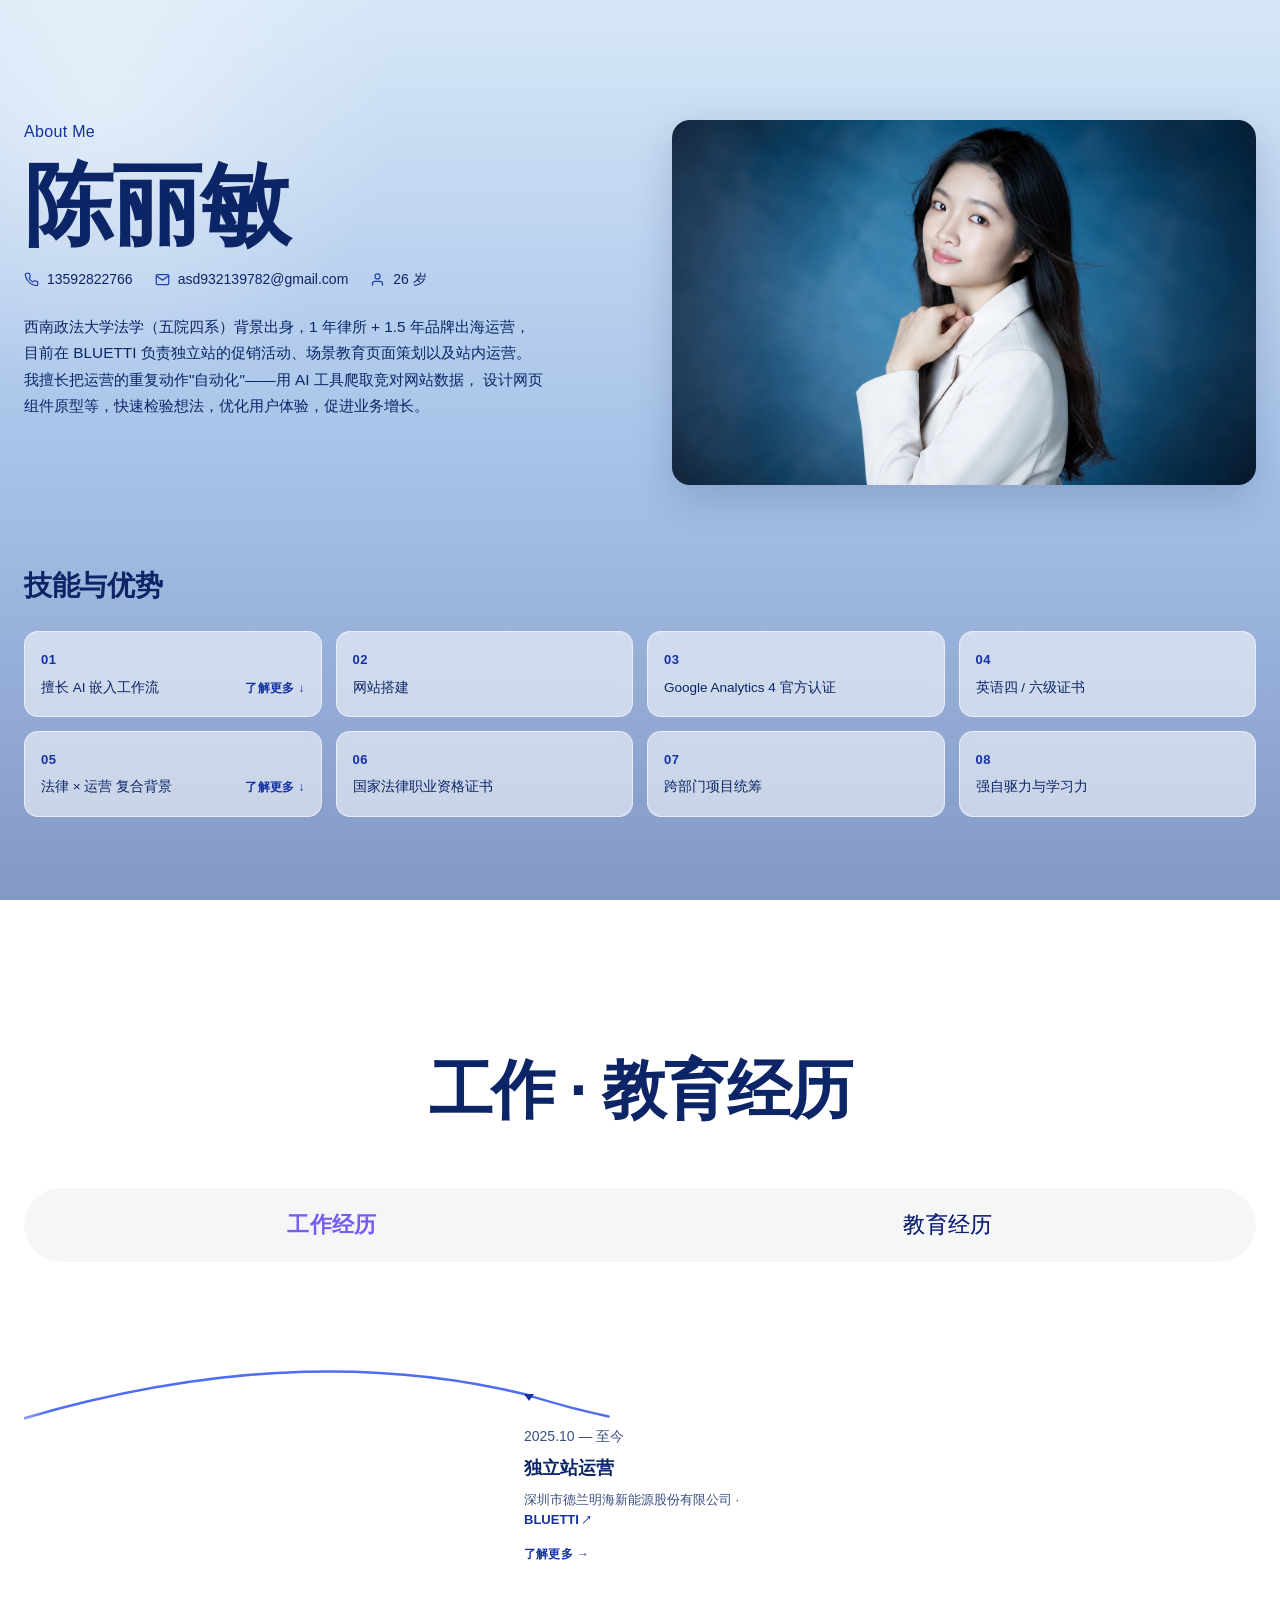
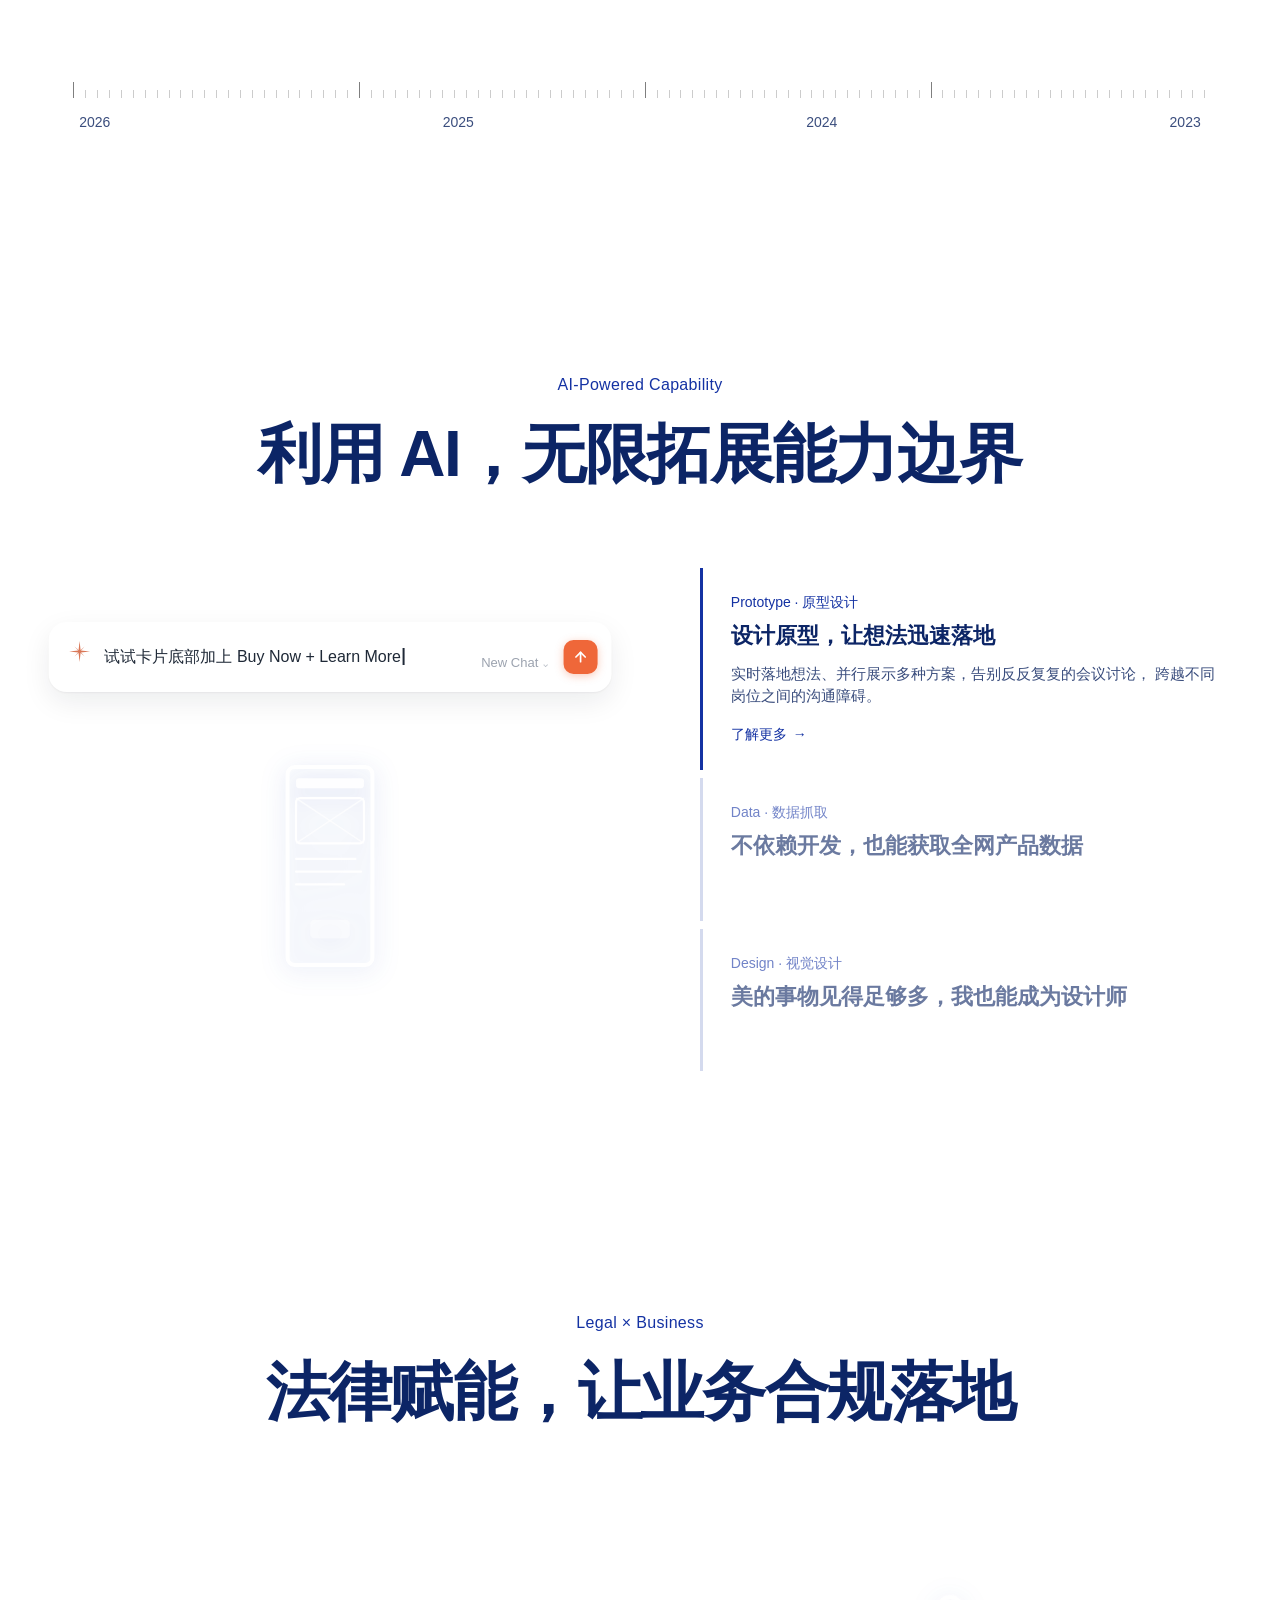
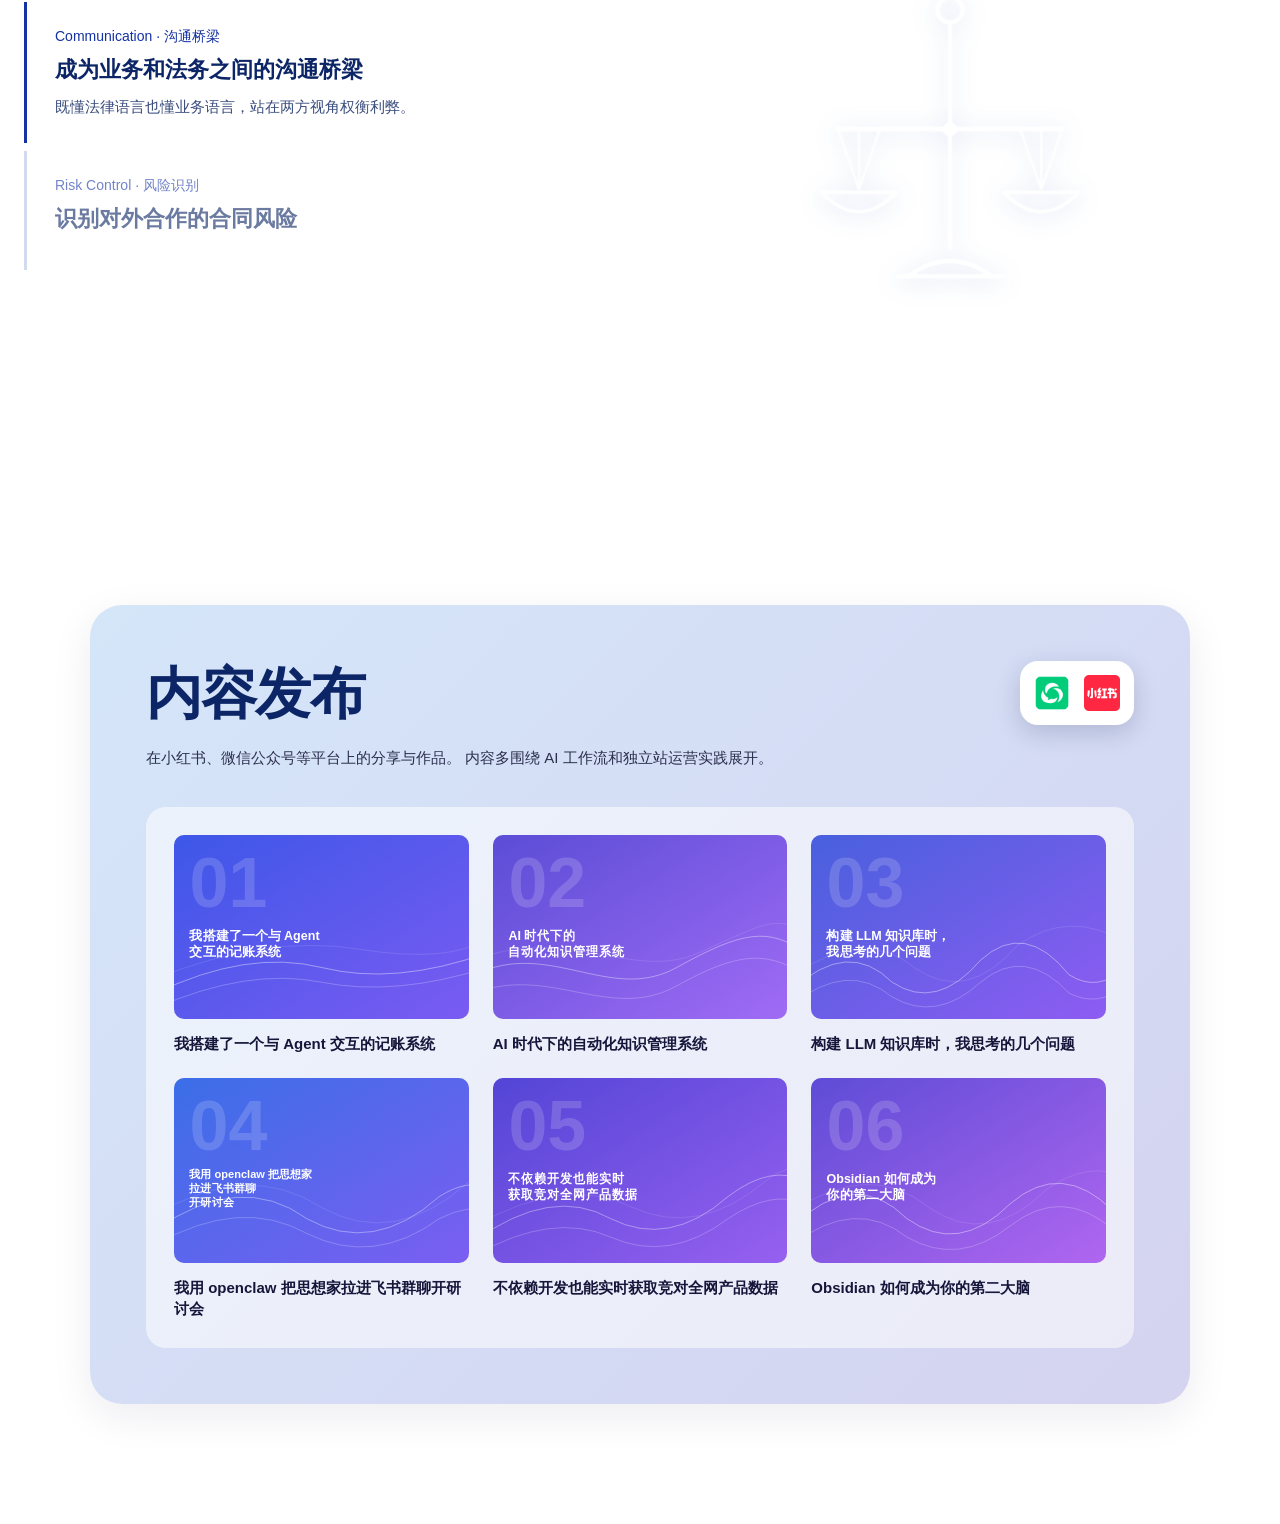
==== commit 11006f8e: "feat: BLUETTI 弹窗加项目运营/日常运营双 tab，新增项目运营完整内容" ====
--- a/index.html
+++ b/index.html
@@ -815,9 +815,9 @@
     </div>
   </div>
 
-  <!-- 德兰明海 / 站内运营弹窗 -->
+  <!-- 德兰明海 / 项目运营 + 日常运营弹窗 -->
   <div class="modal-overlay" data-modal-id="work-delan" aria-hidden="true">
-    <div class="modal" role="dialog" aria-modal="true" aria-labelledby="modal-delan-title">
+    <div class="modal modal--wide" role="dialog" aria-modal="true" aria-labelledby="modal-delan-title">
       <button class="modal__close" aria-label="关闭">×</button>
       <p class="modal__year">2025.10 — 至今</p>
       <h3 class="modal__title" id="modal-delan-title">独立站运营</h3>
@@ -825,18 +825,55 @@
         <a class="modal__brand" href="https://bluettipower.co.uk/" target="_blank" rel="noopener">BLUETTI<span aria-hidden="true">↗</span></a>
       </p>
 
-      <div class="modal__sections">
-        <section>
-          <h4>项目管理</h4>
+      <!-- 角色 Tab -->
+      <div class="modal__role-tabs">
+        <button class="modal-tab is-active" data-role-target="projects">项目运营</button>
+        <button class="modal-tab" data-role-target="ops">日常运营</button>
+      </div>
+
+      <!-- 项目运营 -->
+      <div class="modal__role-panel is-active" data-role-panel="projects">
+        <section>
+          <h5>促销 / 内容专题页策划</h5>
           <ol class="modal__list">
-            <li><strong>设计网页组件：</strong>在熟悉页面配置逻辑的前提下，利用 AI 快速设计多方案的网页组件，交付 PRD 文档的同时交付原型代码，减少与开发部门的沟通成本。</li>
-            <li><strong>活动策划：</strong>负责地球日、英国银行日等专题促销活动，主导内容教育页的上线。根据调研结果输出设计文档、文案与排版需求文档，确定活动玩法等。</li>
-            <li><strong>跨部门协同：</strong>搭建项目管理表格，对接设计、开发、站长等多团队，跟进任务节点，验收页面，确保项目按时落地。</li>
+            <li><strong>促销活动：</strong>4 月地球日促销、5 月英国银行日促销、5 月房车（Roadtrips）专题、5 月 Solar Generators 专题等。代表项目 4 月地球日欧盟站点：平均停留时长 3 分 04 秒、加购量 918、加购率 3.59%。</li>
+            <li><strong>教育 / 品牌 / 品类页：</strong>冬季暴雪冻雨教育专题、家庭备电（Home Backup）专题、Solar Panels 专题页、停产产品页、品牌大事件等。代表项目 家庭备电专题页：平均停留时长 3 分 43 秒。</li>
+            <li><strong>执行方法：</strong>前期通过 Semrush + AI 关键词调研（用户搜索词 / 长尾词等）、竞品促销页拆解（文案 / 排版 / 组件功能）、用户需求洞察，驱动页面文案方向与产品卖点；中期输出设计、文案、活动玩法（闪购 / 积分加倍等）需求文档；后期协同运营配置页面，验收页面，0 重大上线事故 / 0 延期项目。</li>
           </ol>
         </section>
 
         <section>
-          <h4>日常运营</h4>
+          <h5>官网功能迭代</h5>
+          <p>基于销售转化、用户购物体验、运营效率三大目标，从需求分析、PRD 输出、开发协同到上线验收全流程主导：</p>
+          <ol class="modal__list">
+            <li><strong>促进销售转化：</strong>促销页产品卡片组件优化（新增「一句话卖点」功能，强化产品核心利益点传达）；产品对比表组件升级（辅助用户在多 SKU 间快速决策）。</li>
+            <li><strong>优化用户购物体验：</strong>首尾部导航栏改版（重构信息架构、提升核心入口可见度）；产品系列页改版（新增筛选 + FAQ 模块，缩短用户决策路径）；首页推荐板块 hover 切换场景图（提升产品场景代入感）。</li>
+            <li><strong>提升运营效率：</strong>导航栏页面重定向机制（避免同一产品多链接流量损耗与 SEO 权重流失）；停产页面变体 ID 自动抓图（减少手工配置成本、杜绝图片错配）。</li>
+          </ol>
+        </section>
+
+        <section>
+          <h5>跨部门协同与 AI 提效</h5>
+          <ol class="modal__list">
+            <li><strong>项目进度管理：</strong>用 AI 搭建项目管理表格，跟进任务节点、识别延期风险，对接设计、开发、站长等多团队，确保任务按时完成。</li>
+            <li><strong>可交互原型 + PRD 同步交付：</strong>用 AI 快速产出多方案网页组件可交互原型代码，与 PRD 文档同步交付，让需求一次评审到位，降低跨部门沟通成本与设计 / 开发返工次数。</li>
+            <li><strong>多站点 AI 自动化验收：</strong>用 AI 批量验收近 10 个站点的页面（覆盖文案一致性、组件配置、本地化校对等维度），减少人工逐站点核对的重复劳动，保障多市场上线一致性与质量。</li>
+          </ol>
+        </section>
+
+        <section>
+          <h5>数据分析与复盘</h5>
+          <ol class="modal__list">
+            <li><strong>页面数据监控与迭代：</strong>用 Ptengine、GA4 持续监控核心页面（促销页 / 内容专题页）的访问量、停留时长、加购率、转化率、跳出率等关键指标，定位问题页面，通过 A/B Test 验证优化方案，驱动已上线功能与组件持续迭代。</li>
+            <li><strong>竞对分析与场景对标：</strong>定期拆解竞对（如 Anker、Jackery、EcoFlow 等）的促销页主题、文案、排版、组件功能、活动玩法，识别市场机会与短板，作为功能迭代与活动策划的参考。</li>
+          </ol>
+        </section>
+      </div>
+
+      <!-- 日常运营（待你的新版本，先保留旧的内容） -->
+      <div class="modal__role-panel" data-role-panel="ops">
+        <section>
+          <h5>日常运营</h5>
           <ol class="modal__list">
             <li><strong>订单管理：</strong>根据客户需求取消、创建订单，审批待发货订单，处理客服问题，协同物流发货。</li>
             <li><strong>产品管理：</strong>爬取全站产品数据，维护产品价格、SKU、产品 tag 标签、元字段、库存管理。</li>
@@ -845,16 +882,6 @@
             <li><strong>用户运营：</strong>配置 EDM、弹窗、会员权益体系，促进订阅量、邮件打开率与转化率提升。</li>
           </ol>
         </section>
-
-
-        <section>
-          <h4>数据分析与复盘</h4>
-          <ol class="modal__list">
-            <li><strong>竞对分析：</strong>分析竞对促销页面的主题、文案、排版，识别竞对的优势与短板，加以学习和规避。</li>
-            <li><strong>页面埋点与分析：</strong>利用 Ptengine、GA4 等工具分析关键数据指标（访问量、页面停留时长、加购率、转化率等），通过 A/B Test 优化页面布局和组件。</li>
-          </ol>
-        </section>
-
       </div>
     </div>
   </div>
--- a/styles.css
+++ b/styles.css
@@ -1163,12 +1163,12 @@
 /* ============ 原型设计 slide · 一变多方案动画 ============ */
 .media__slide--prototype .wireframe-svg {
   position: absolute;
-  top: 50%;
+  top: 60%;
   left: 50%;
   transform: translate(-50%, -50%);
-  width: 78%;
+  width: 72%;
   height: auto;
-  max-height: 90%;
+  max-height: 74%;
   display: block;
   filter: drop-shadow(0 4px 12px rgba(30, 64, 175, 0.18));
 }
@@ -1282,6 +1282,7 @@
 /* ============ 视觉设计 slide · 左到右擦除动画 ============ */
 .media__slide--handwriting img {
   clip-path: inset(0 100% 0 0);
+  object-position: center 92%;
 }
 
 .media__slide--handwriting.is-active img {
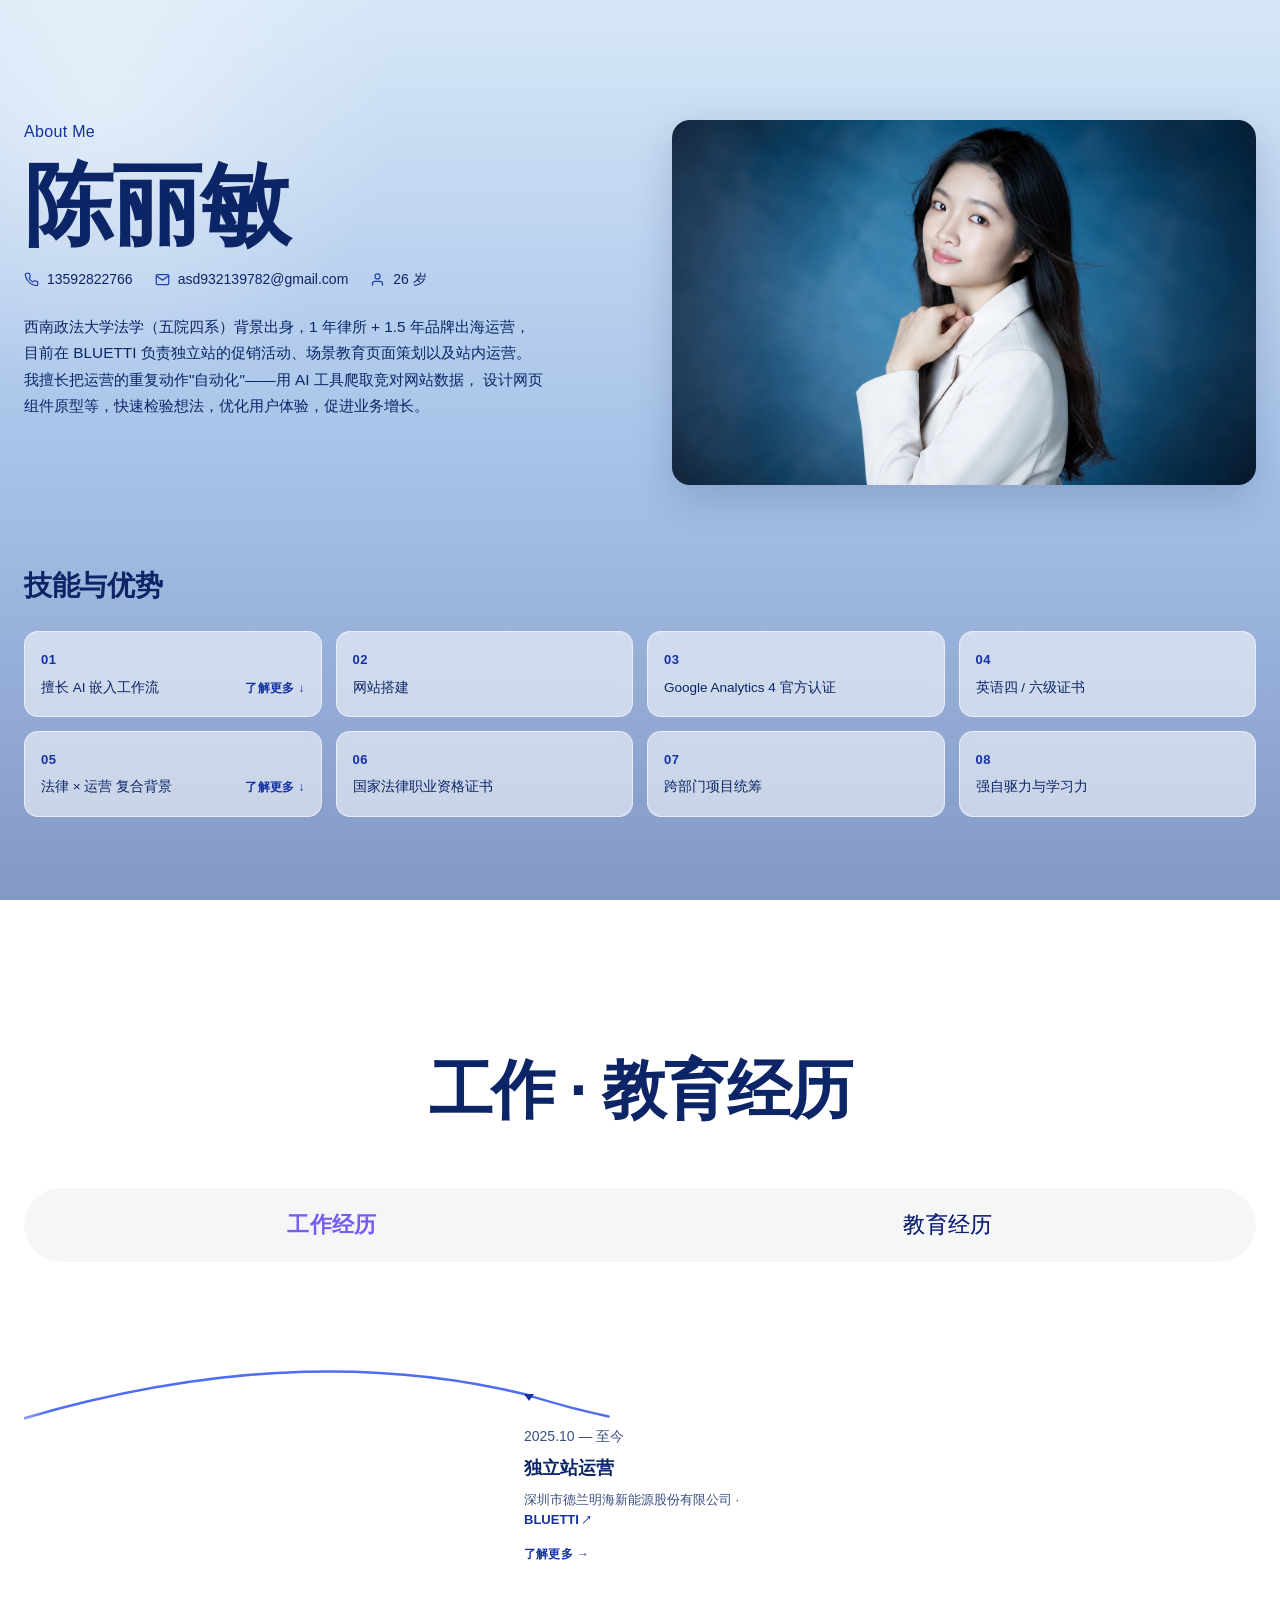
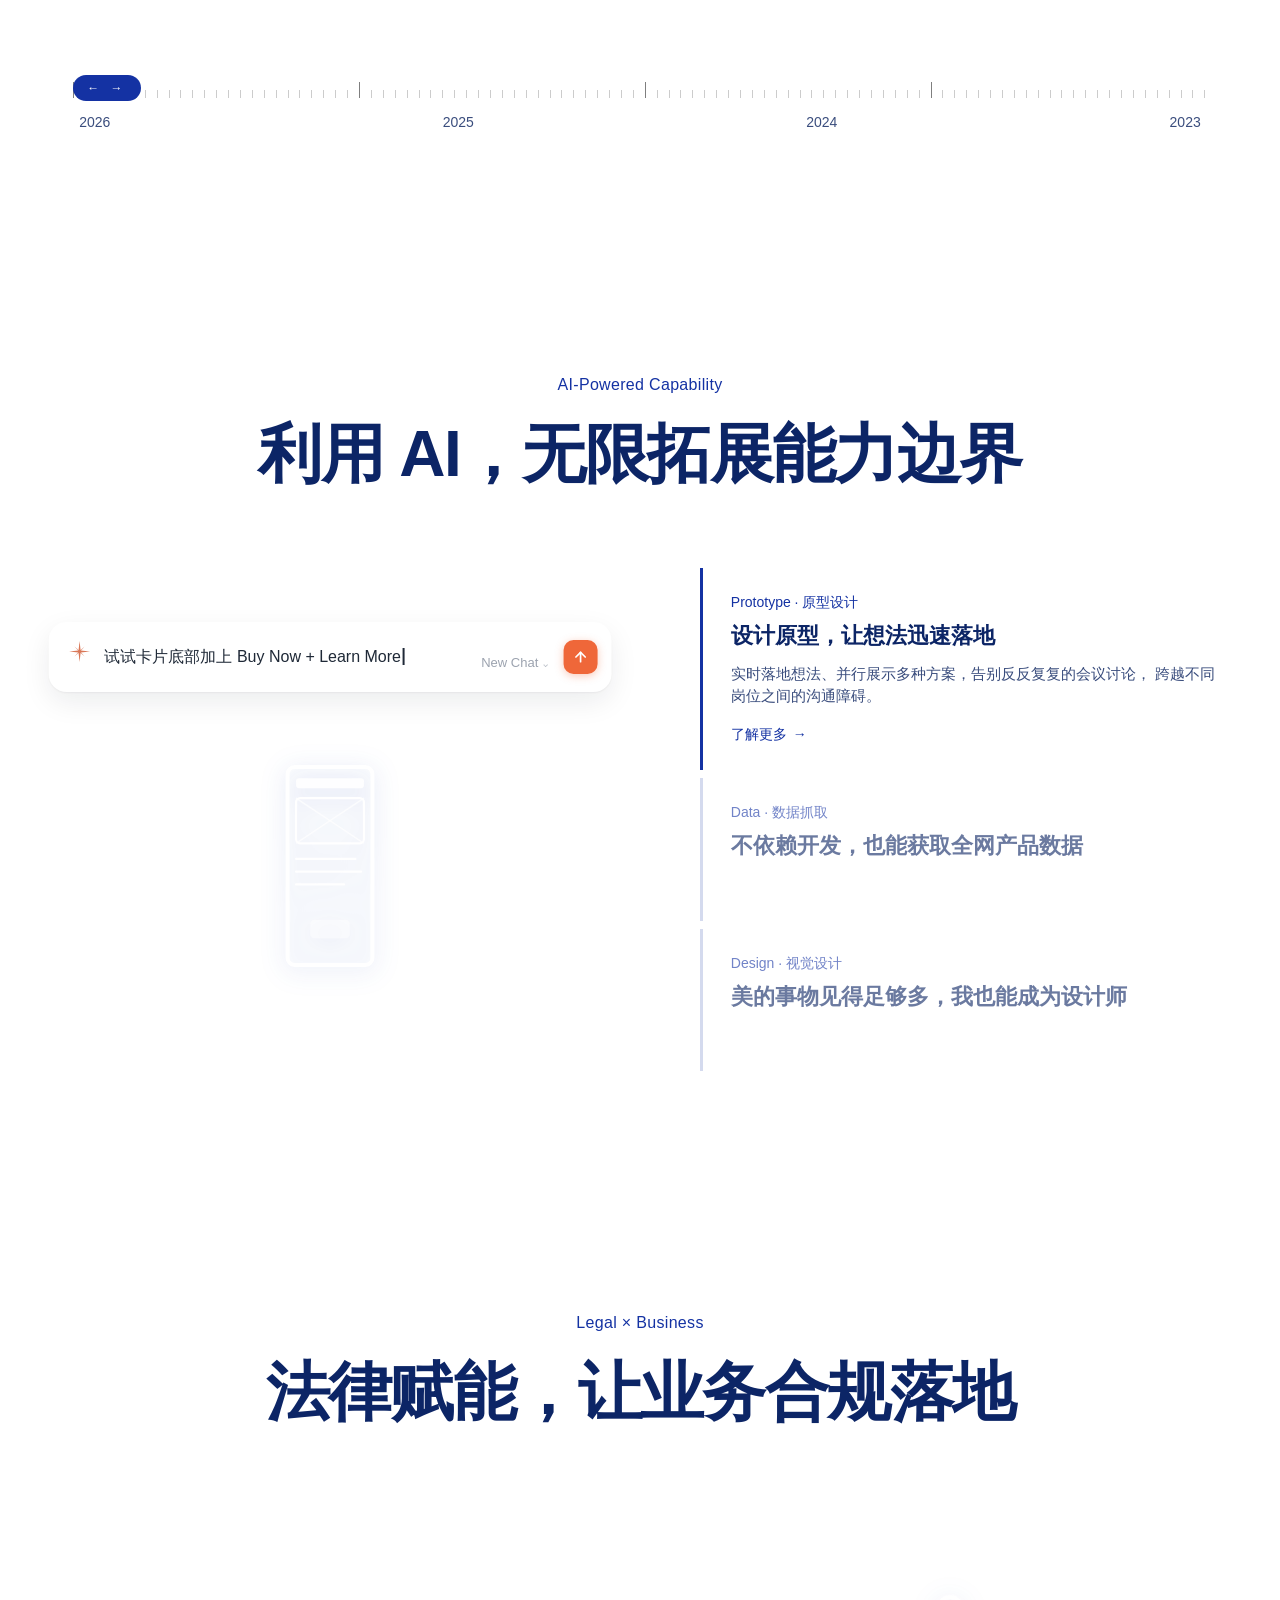
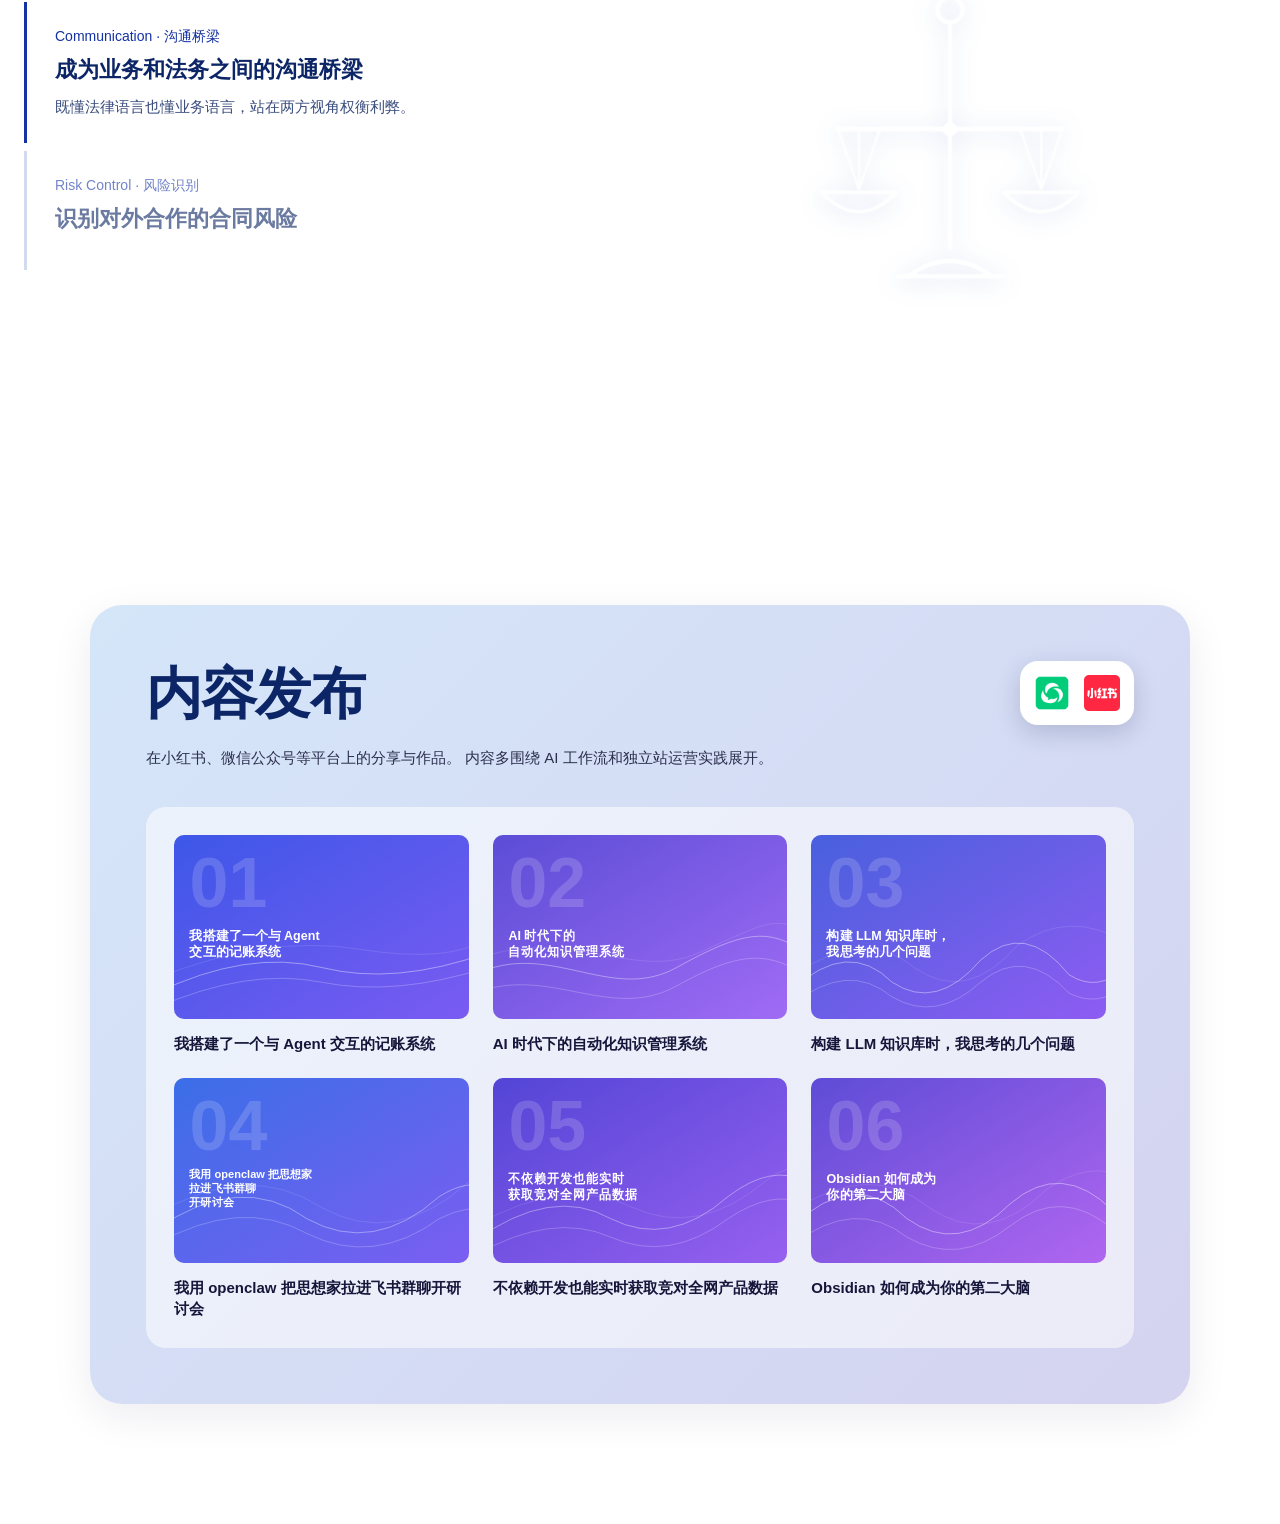
==== commit b7035ab0: "update: BLUETTI 日常运营 tab 替换为 5 条新版本（巡检/订单/库存/页面/用户反馈）" ====
--- a/index.html
+++ b/index.html
@@ -870,16 +870,16 @@
         </section>
       </div>
 
-      <!-- 日常运营（待你的新版本，先保留旧的内容） -->
+      <!-- 日常运营 -->
       <div class="modal__role-panel" data-role-panel="ops">
         <section>
           <h5>日常运营</h5>
           <ol class="modal__list">
-            <li><strong>订单管理：</strong>根据客户需求取消、创建订单，审批待发货订单，处理客服问题，协同物流发货。</li>
-            <li><strong>产品管理：</strong>爬取全站产品数据，维护产品价格、SKU、产品 tag 标签、元字段、库存管理。</li>
-            <li><strong>页面管理：</strong>配置和更新产品购买页、活动促销页、内容教育页。</li>
-            <li><strong>积分与折扣管理：</strong>根据促销活动与新品上线节奏，协同社媒等部门发放积分、设置折扣码。</li>
-            <li><strong>用户运营：</strong>配置 EDM、弹窗、会员权益体系，促进订阅量、邮件打开率与转化率提升。</li>
+            <li><strong>网站质量与产品状态巡检：</strong>通过 AI 巡检全站产品页面与关键页面（首页 / 分类页 / 内容教育页）的价格异常 / 图片完整性 / 链接有效性，识别并推动修复异常，保障站点稳定运行。</li>
+            <li><strong>订单管理与异常订单监控：</strong>处理订单创建 / 取消 / 待发货审批 / 物流协同及客服工单；监控订单量与销售额波动原因；识别薅羊毛订单与异常订单——对站点功能 bug 导致的积分误发放及时核算损失并推动 bug 修复；对已成交订单按用户权益履行发货，平衡损失控制与品牌口碑。</li>
+            <li><strong>产品与库存管理：</strong>爬取全站产品数据，维护产品价格、SKU、tag 标签、元字段；监控在售产品实时库存状态（在售 / 待发货 / 在途 / 低库存 / 缺货），结合销售预测与库存补货时间推动补货决策；确保 0 超卖事故。</li>
+            <li><strong>页面配置与活动协同：</strong>配置和更新产品购买页、活动促销页、内容教育页；根据促销活动与新品上线节奏，协同社媒等部门发放积分、设置折扣码、搭建赠品 flow，并及时下线促销活动。</li>
+            <li><strong>用户运营与评价反馈监控：</strong>配置 EDM、弹窗、会员权益体系，促进订阅量、邮件打开率与转化率提升；监控官网的产品评价与评分，及时跟进并妥善处理差评（联系客户解决），沉淀差评内容作为产品 / 页面 / 售后流程迭代的参考，建立用户反馈闭环。</li>
           </ol>
         </section>
       </div>
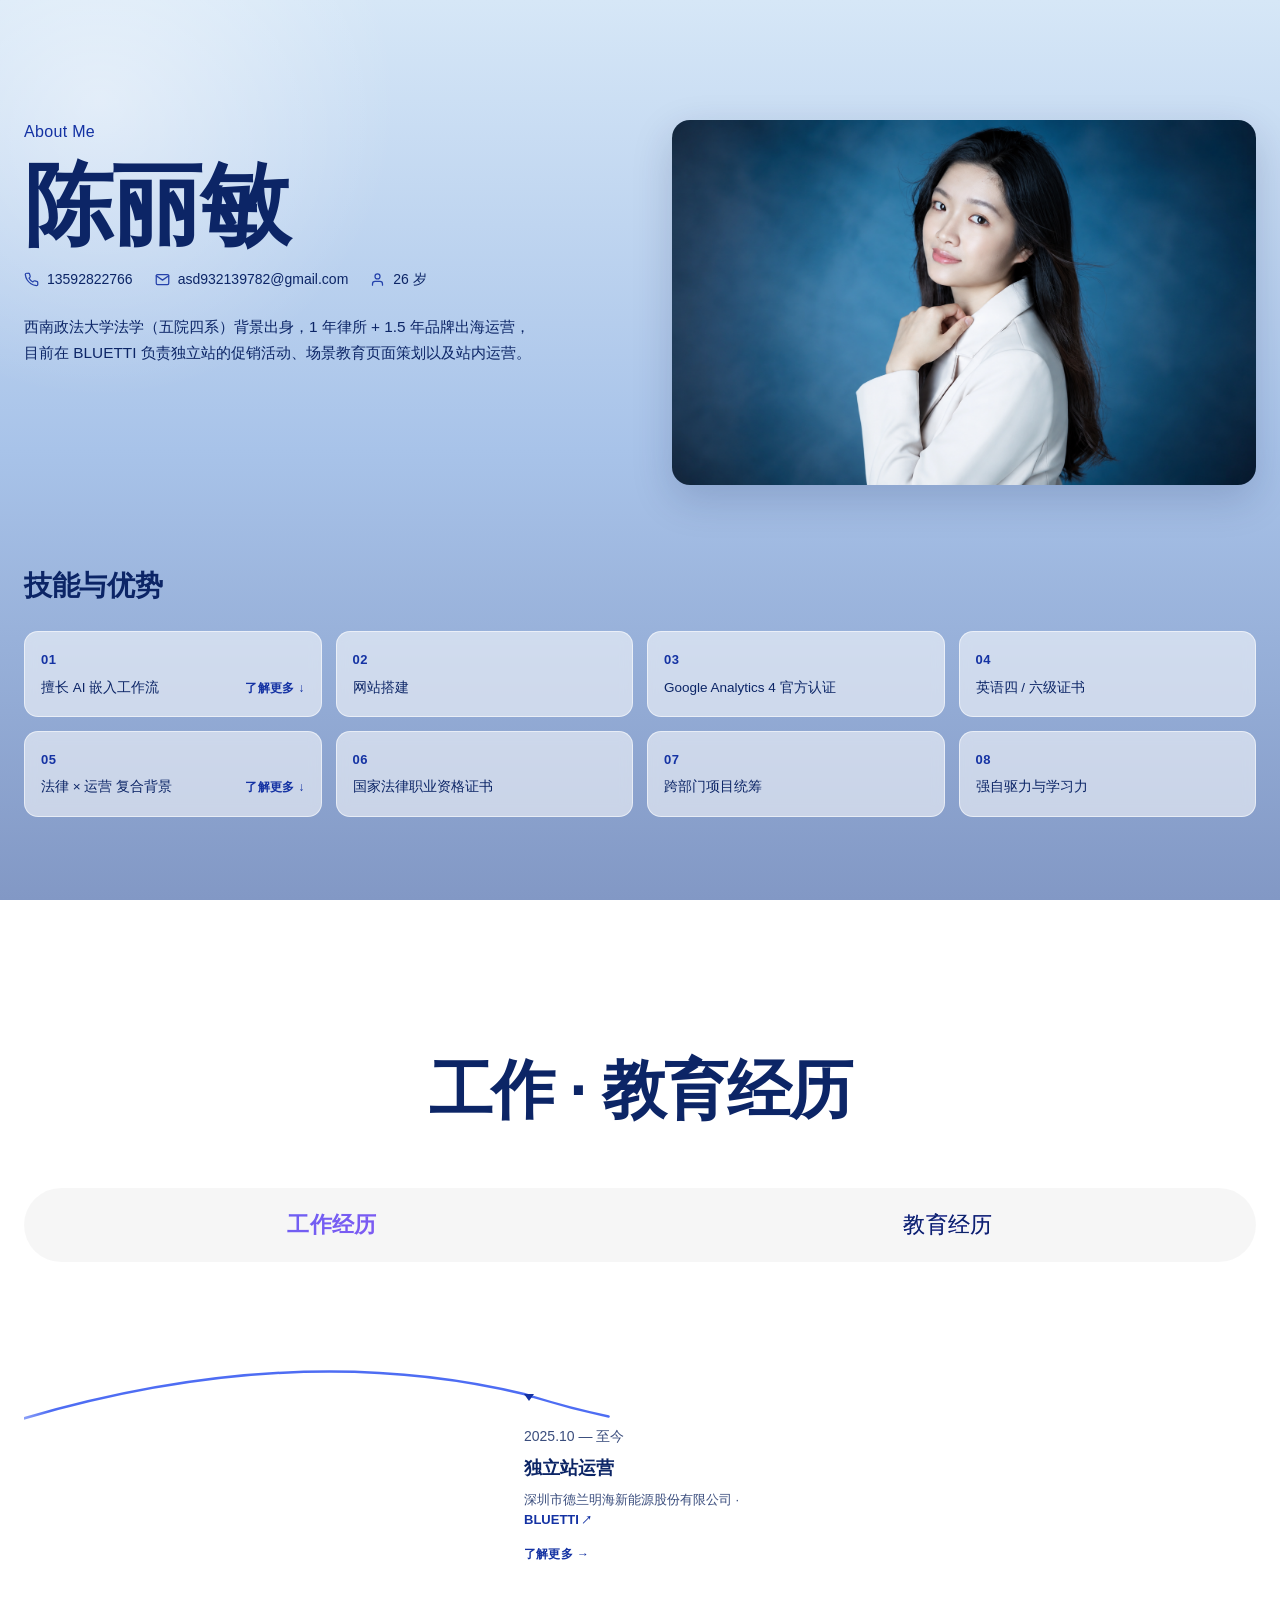
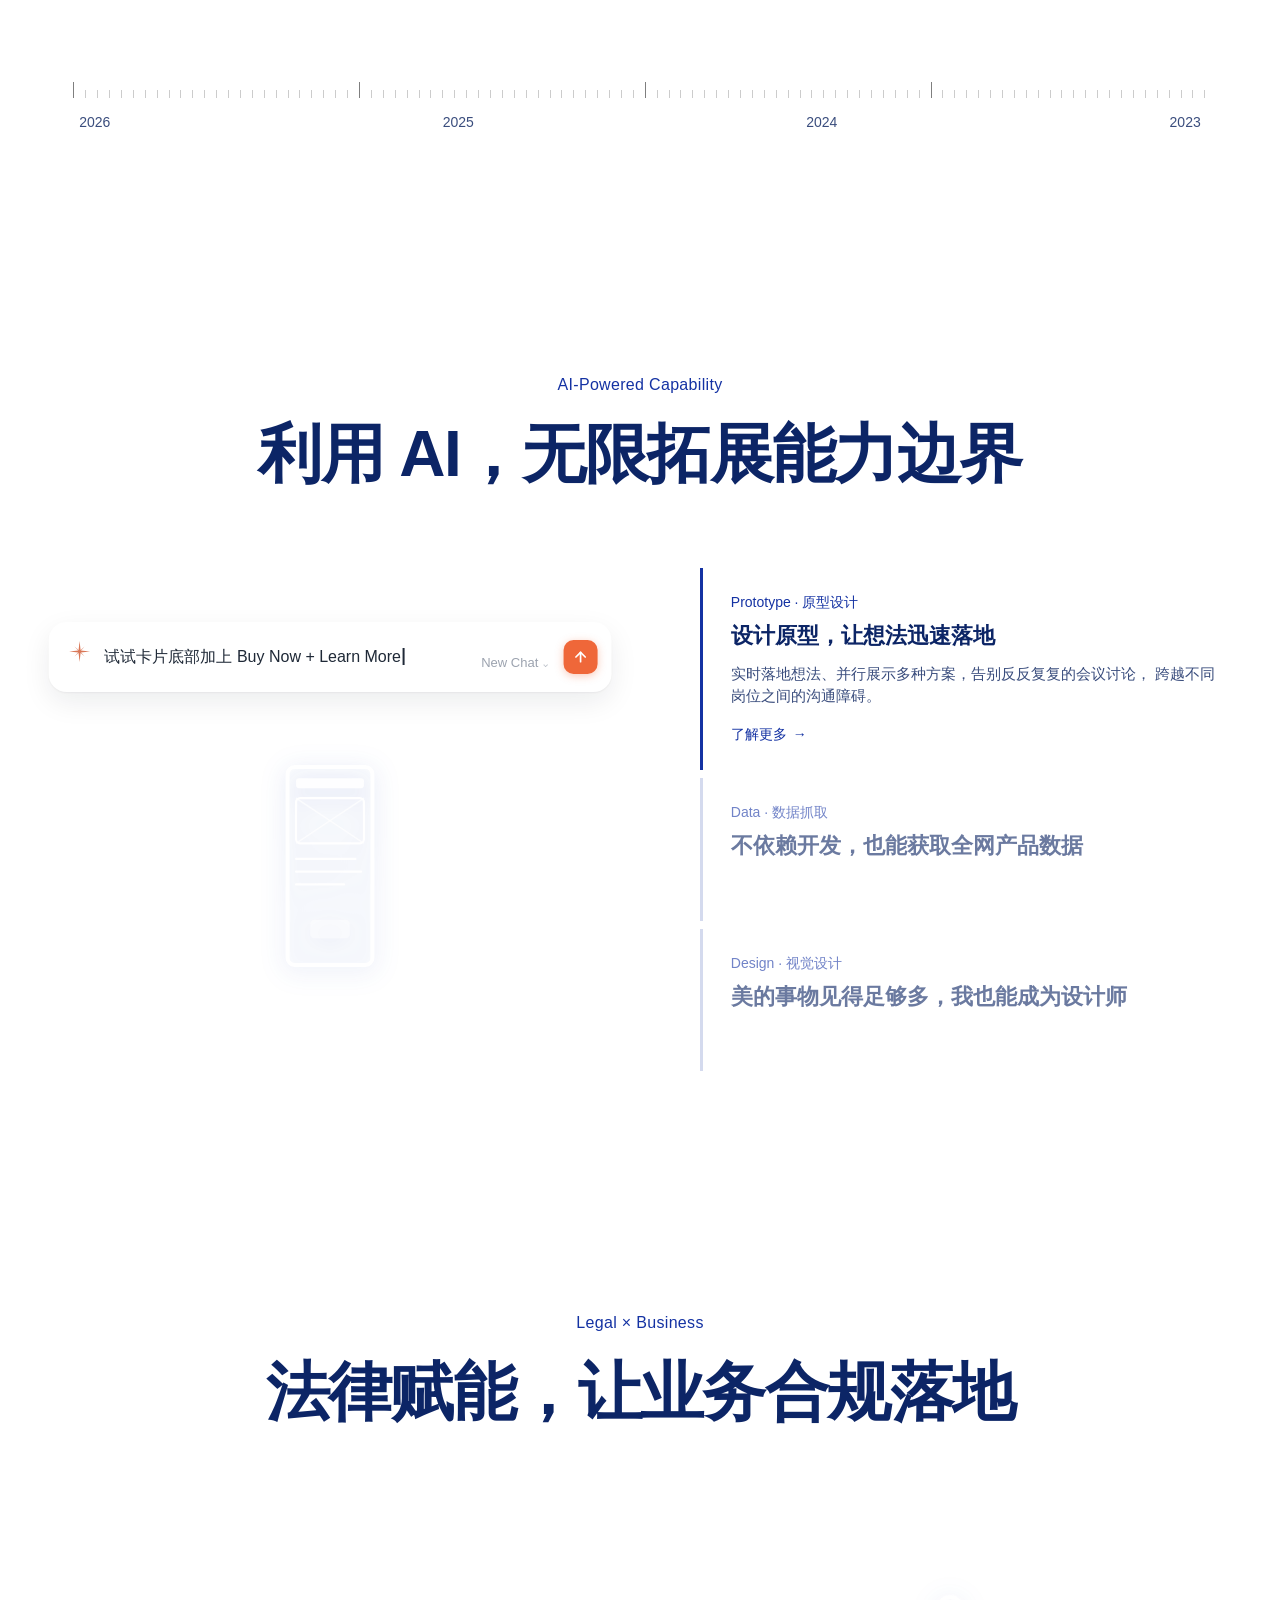
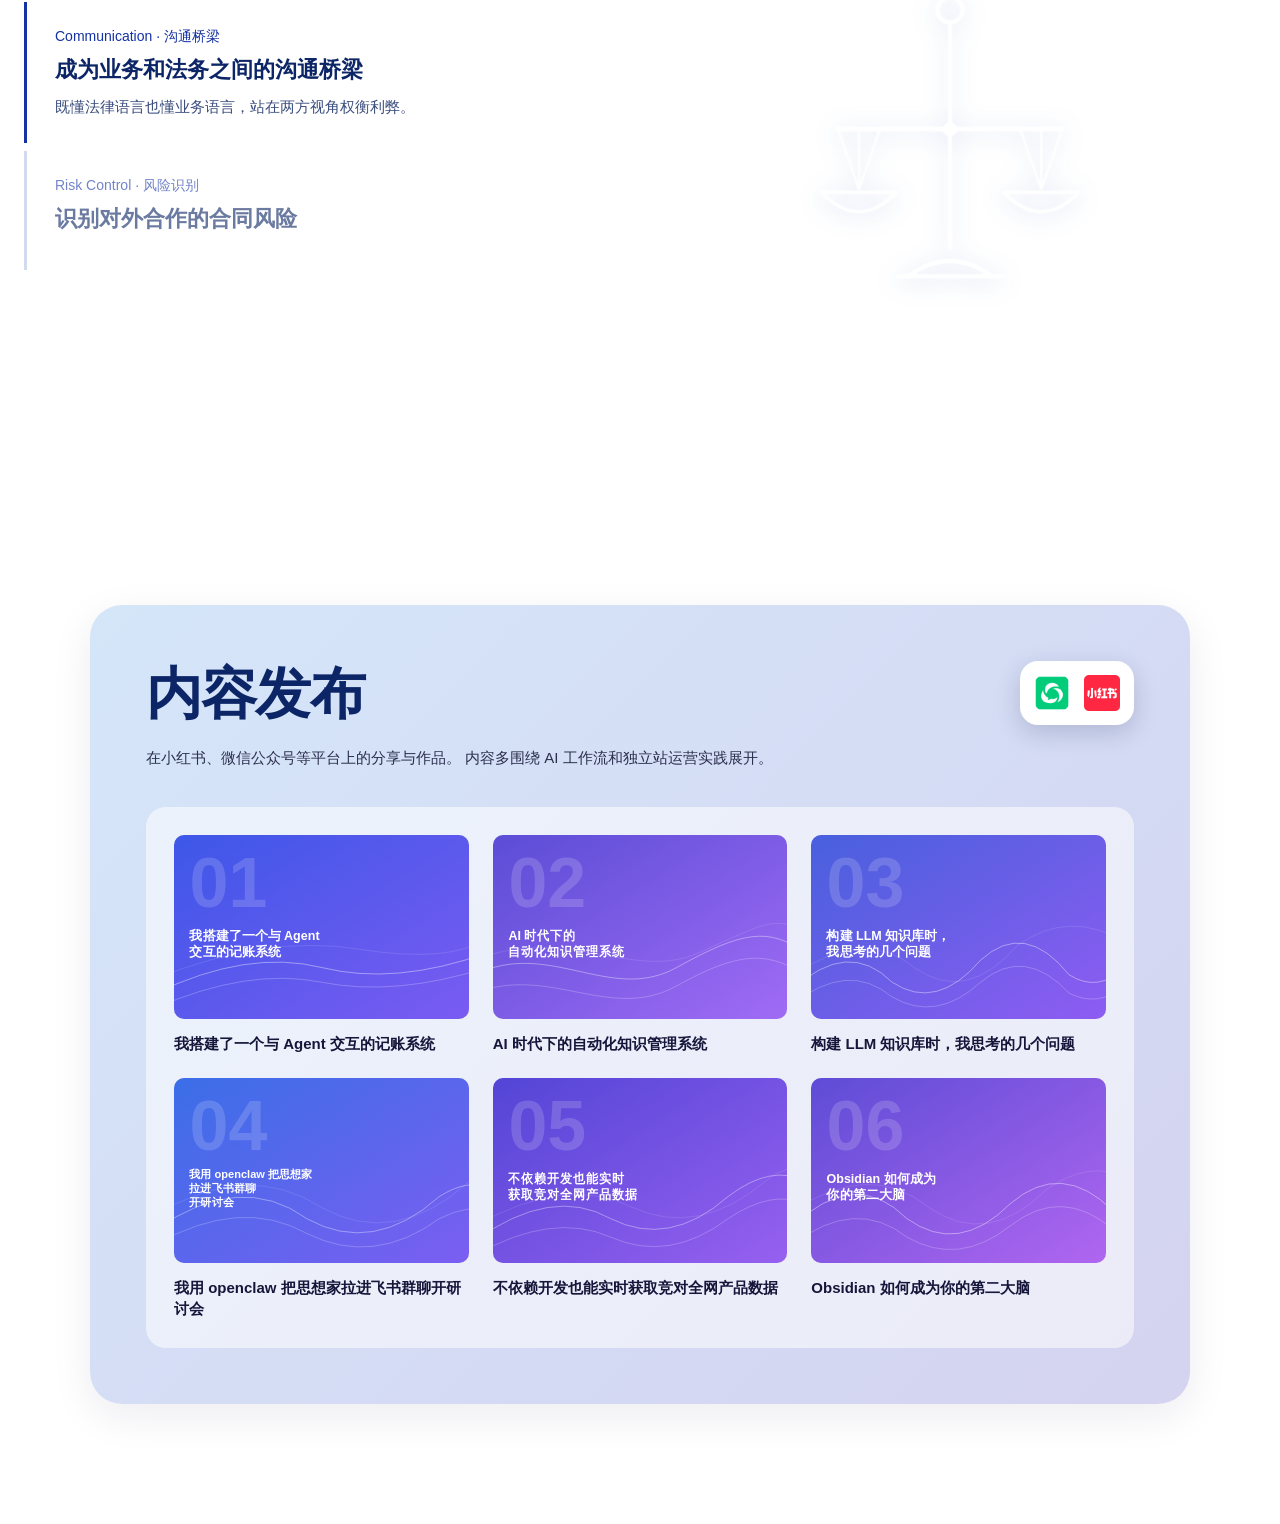
==== commit 3f2b5c84: "delete: 首页 hero 段落删掉第二句（自动化/AI 工具那一句）" ====
--- a/index.html
+++ b/index.html
@@ -47,8 +47,6 @@
             <p class="hero__lead">
               西南政法大学法学（五院四系）背景出身，1 年律所 + 1.5 年品牌出海运营，
               目前在 BLUETTI 负责独立站的促销活动、场景教育页面策划以及站内运营。
-              我擅长把运营的重复动作"自动化"——用 AI 工具爬取竞对网站数据，
-              设计网页组件原型等，快速检验想法，优化用户体验，促进业务增长。
             </p>
           </div>
 
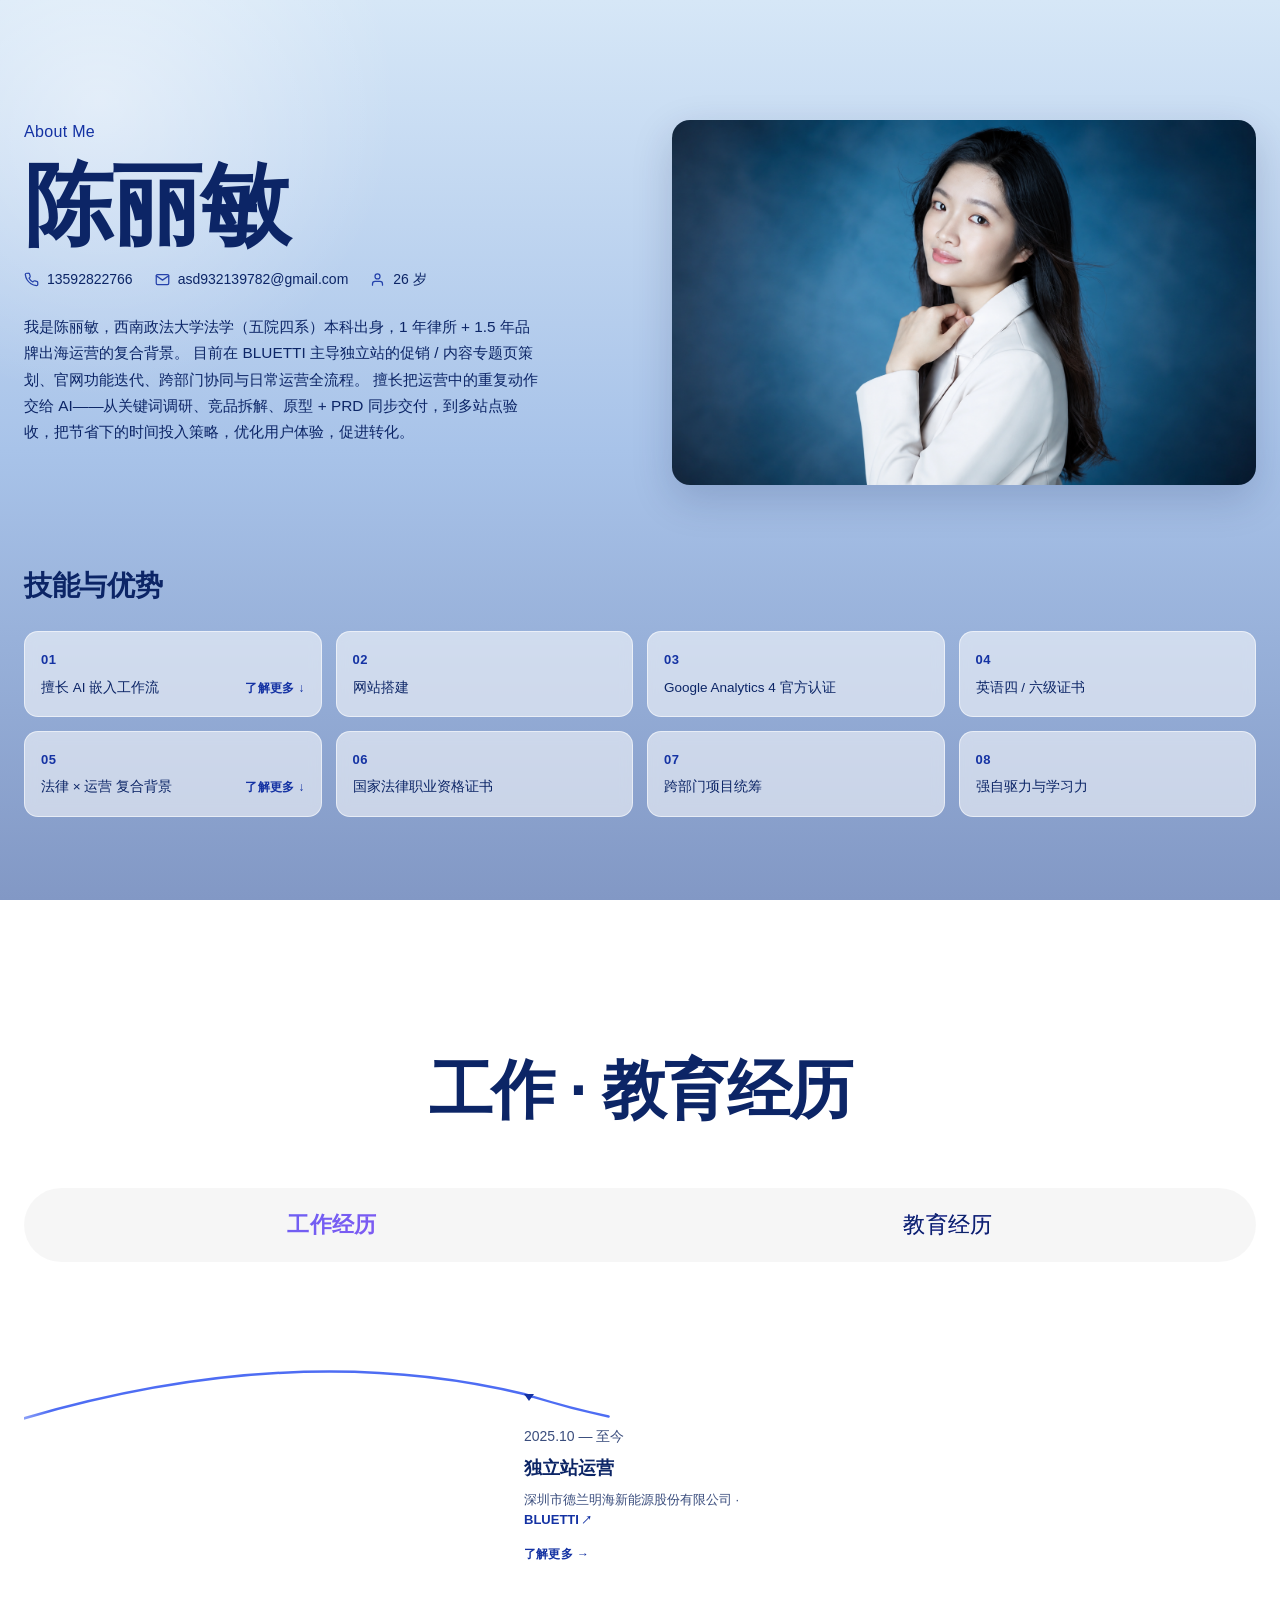
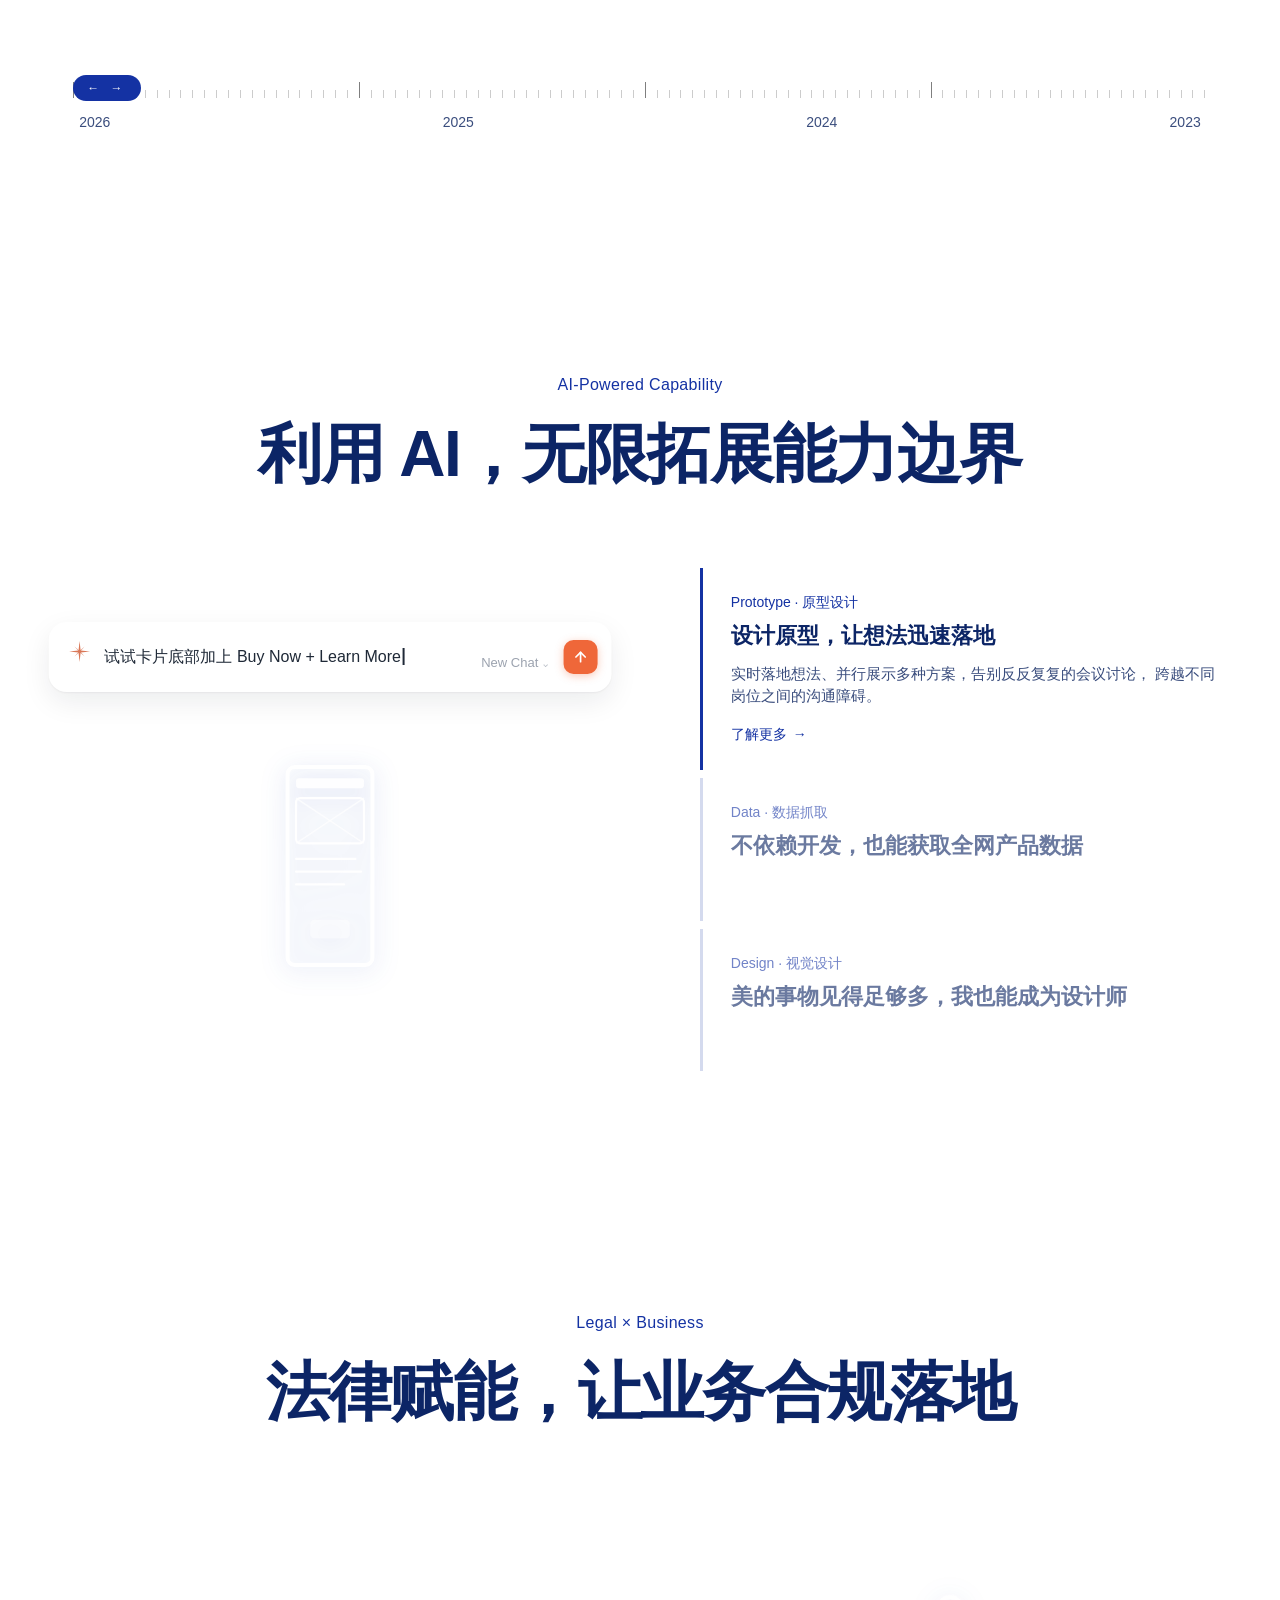
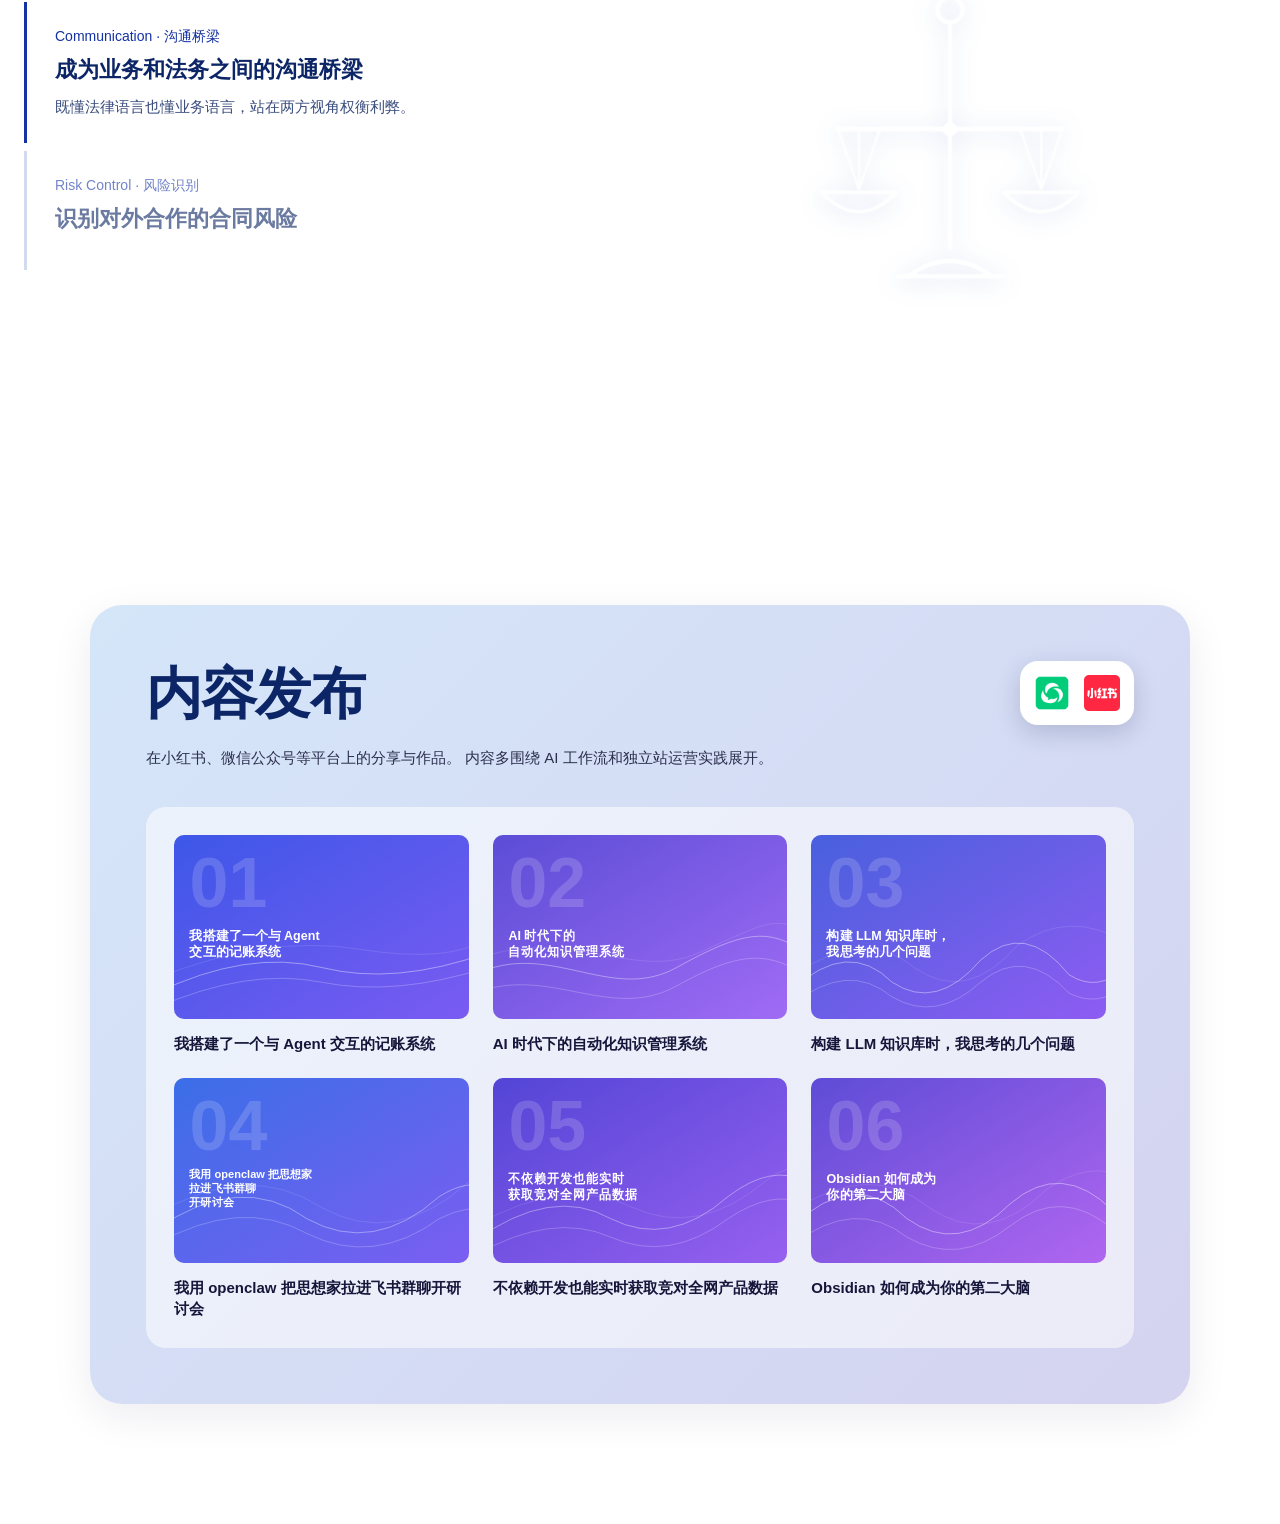
==== commit e307bae6: "update: 首页 hero 自我介绍换为 3 句新版本" ====
--- a/index.html
+++ b/index.html
@@ -45,8 +45,9 @@
             </ul>
 
             <p class="hero__lead">
-              西南政法大学法学（五院四系）背景出身，1 年律所 + 1.5 年品牌出海运营，
-              目前在 BLUETTI 负责独立站的促销活动、场景教育页面策划以及站内运营。
+              我是陈丽敏，西南政法大学法学（五院四系）本科出身，1 年律所 + 1.5 年品牌出海运营的复合背景。
+              目前在 BLUETTI 主导独立站的促销 / 内容专题页策划、官网功能迭代、跨部门协同与日常运营全流程。
+              擅长把运营中的重复动作交给 AI——从关键词调研、竞品拆解、原型 + PRD 同步交付，到多站点验收，把节省下的时间投入策略，优化用户体验，促进转化。
             </p>
           </div>
 
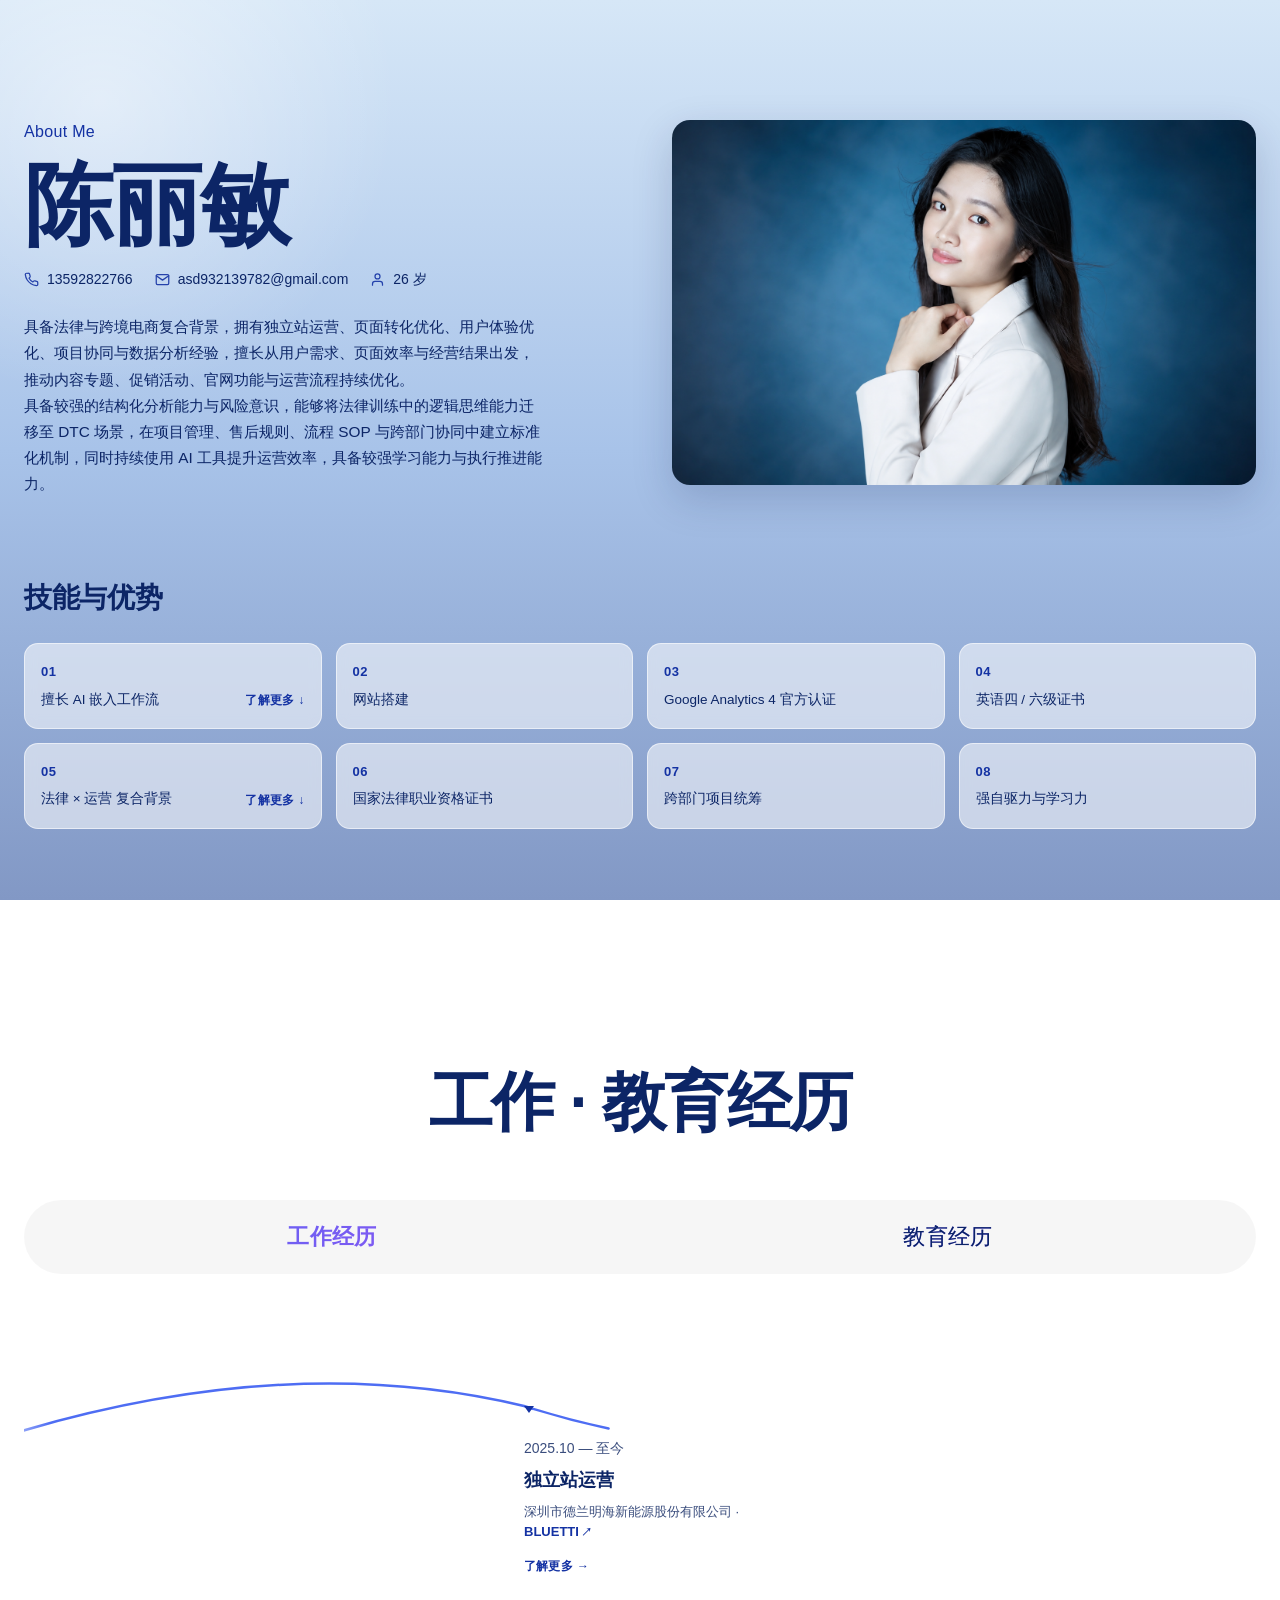
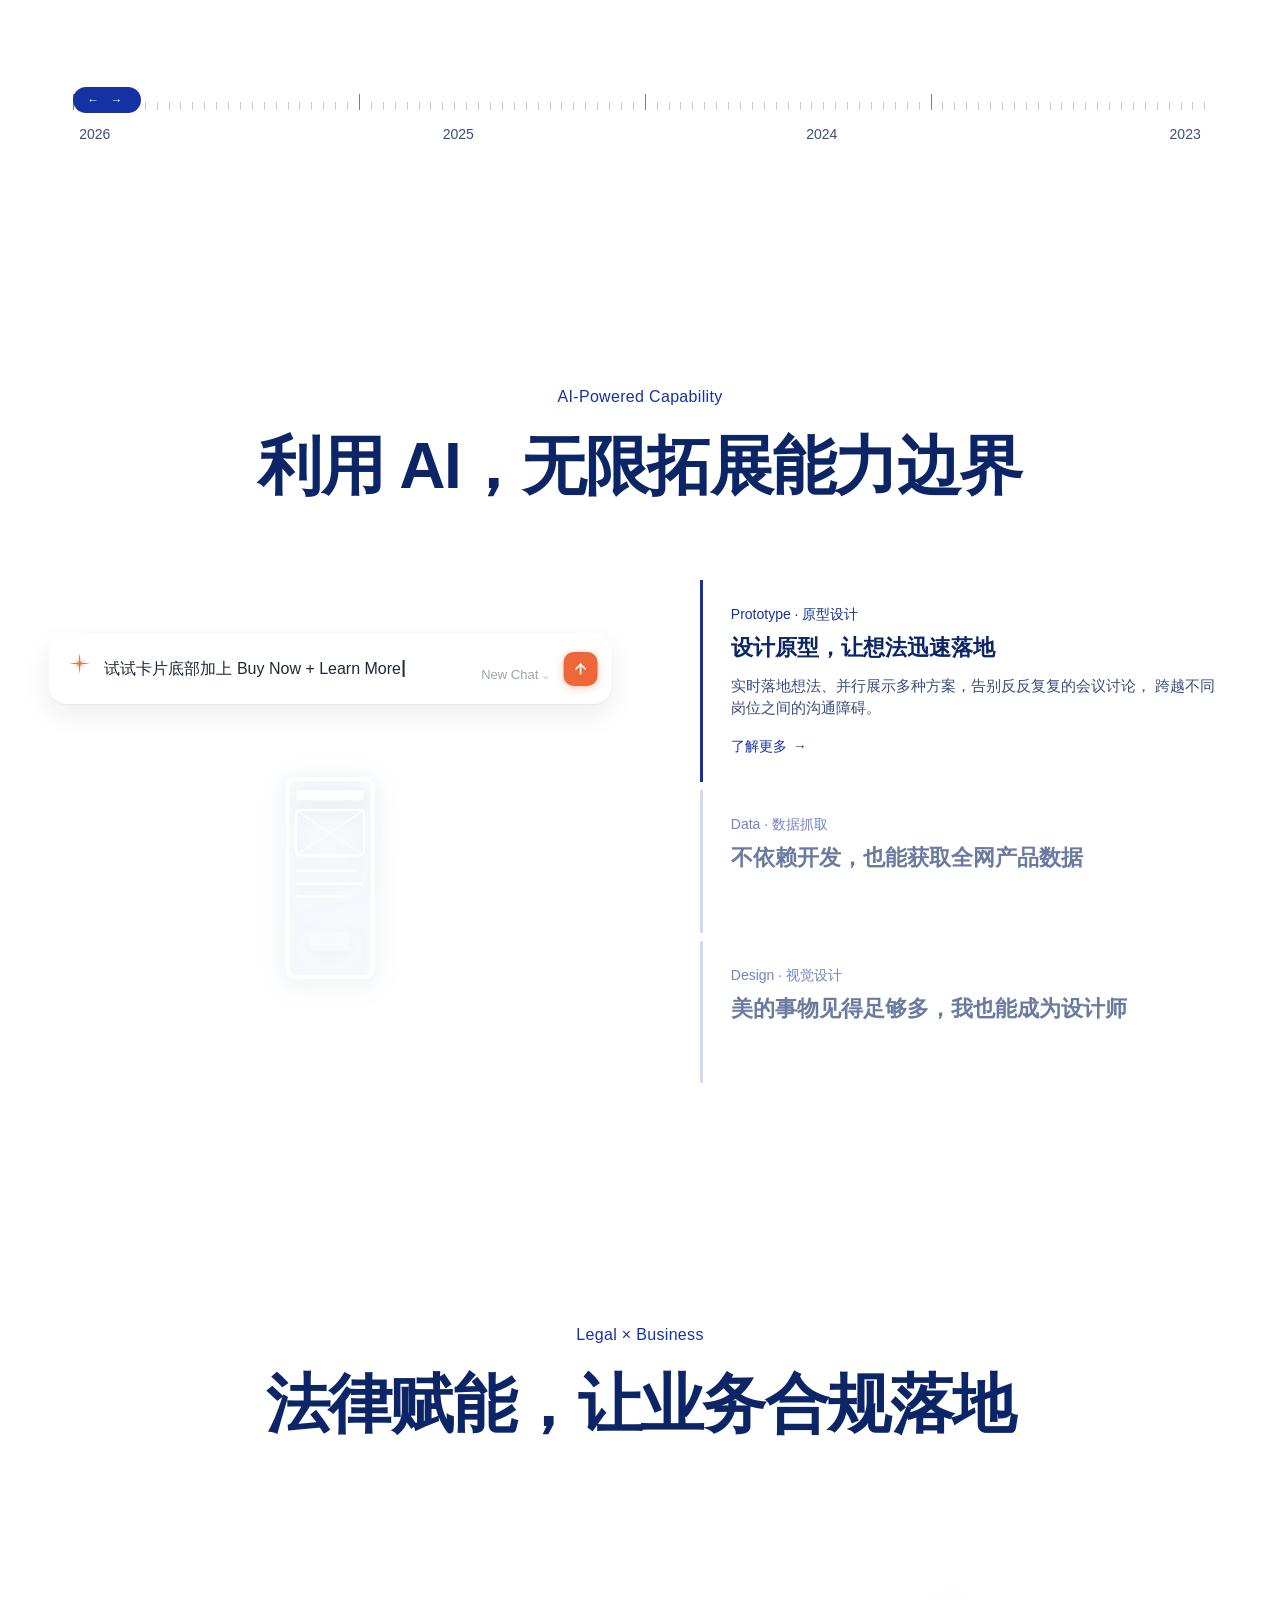
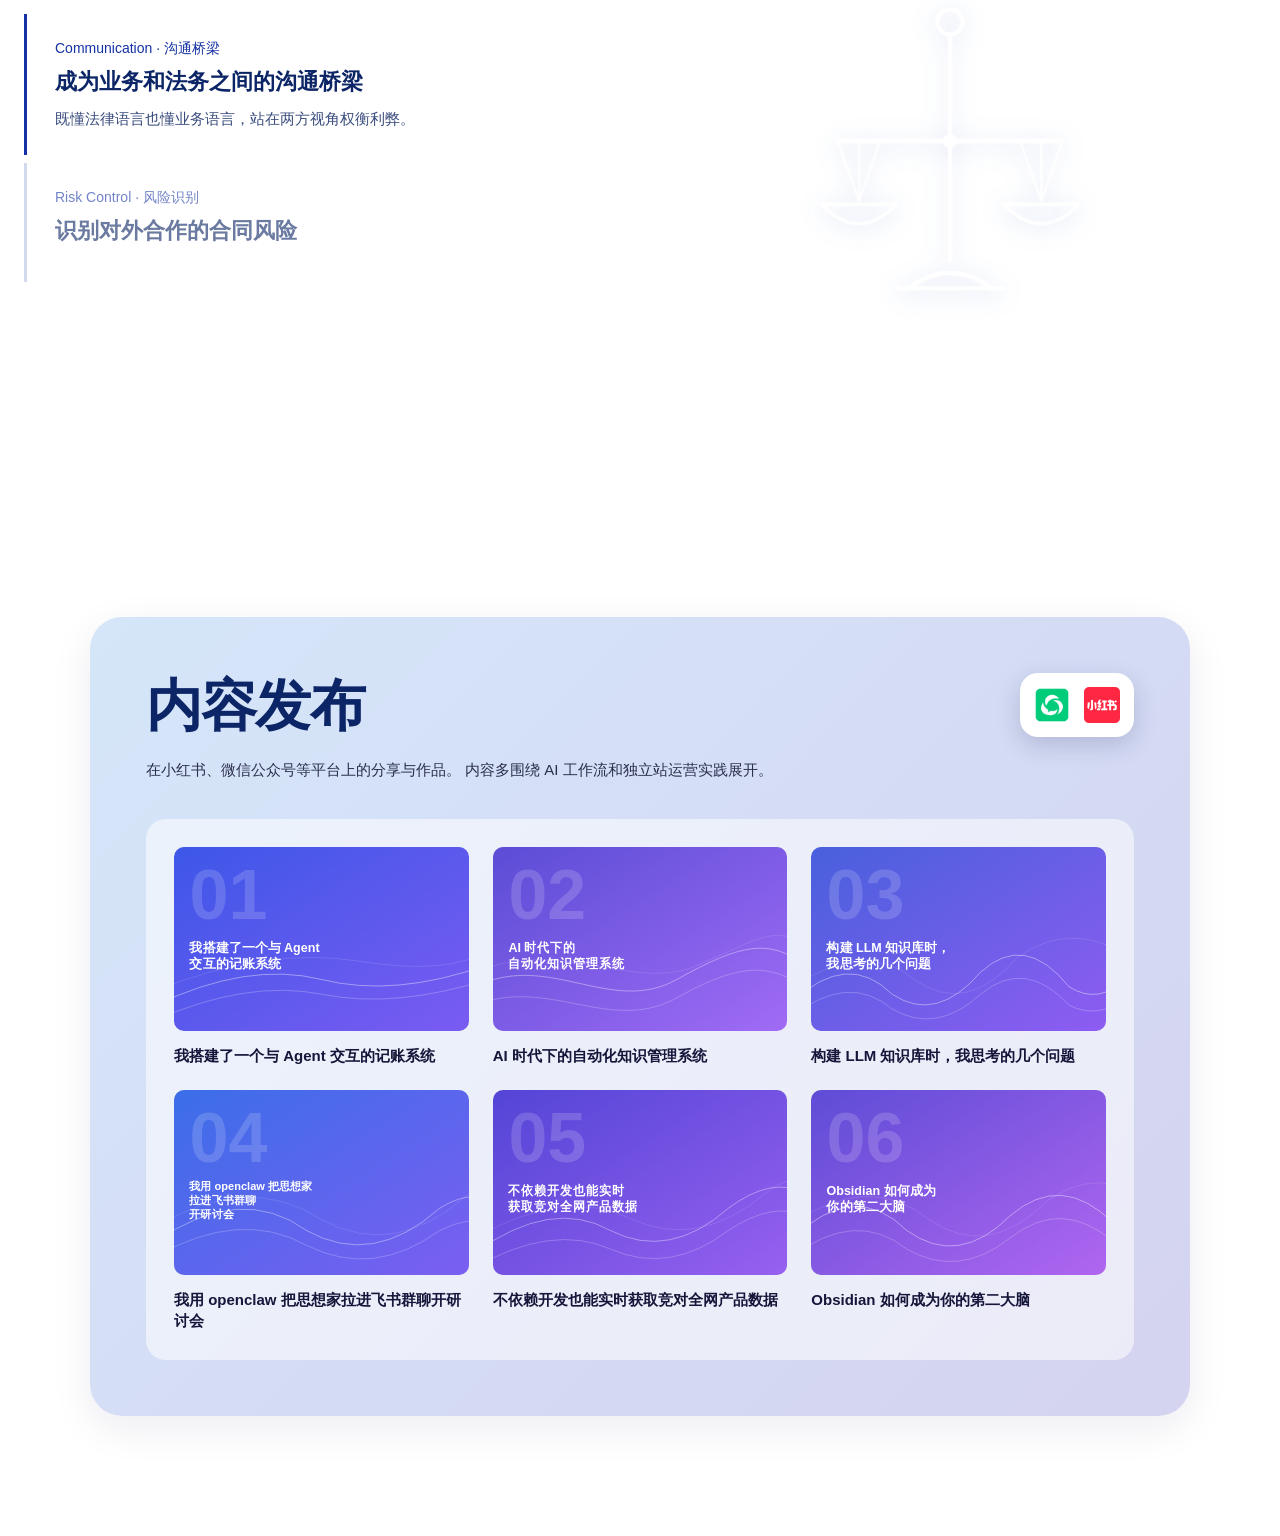
==== commit 4b2749ad: "update: 首页 hero 自我介绍换为正式版双段落（法律+跨境电商复合背景）" ====
--- a/index.html
+++ b/index.html
@@ -45,9 +45,10 @@
             </ul>
 
             <p class="hero__lead">
-              我是陈丽敏，西南政法大学法学（五院四系）本科出身，1 年律所 + 1.5 年品牌出海运营的复合背景。
-              目前在 BLUETTI 主导独立站的促销 / 内容专题页策划、官网功能迭代、跨部门协同与日常运营全流程。
-              擅长把运营中的重复动作交给 AI——从关键词调研、竞品拆解、原型 + PRD 同步交付，到多站点验收，把节省下的时间投入策略，优化用户体验，促进转化。
+              具备法律与跨境电商复合背景，拥有独立站运营、页面转化优化、用户体验优化、项目协同与数据分析经验，擅长从用户需求、页面效率与经营结果出发，推动内容专题、促销活动、官网功能与运营流程持续优化。
+            </p>
+            <p class="hero__lead">
+              具备较强的结构化分析能力与风险意识，能够将法律训练中的逻辑思维能力迁移至 DTC 场景，在项目管理、售后规则、流程 SOP 与跨部门协同中建立标准化机制，同时持续使用 AI 工具提升运营效率，具备较强学习能力与执行推进能力。
             </p>
           </div>
 
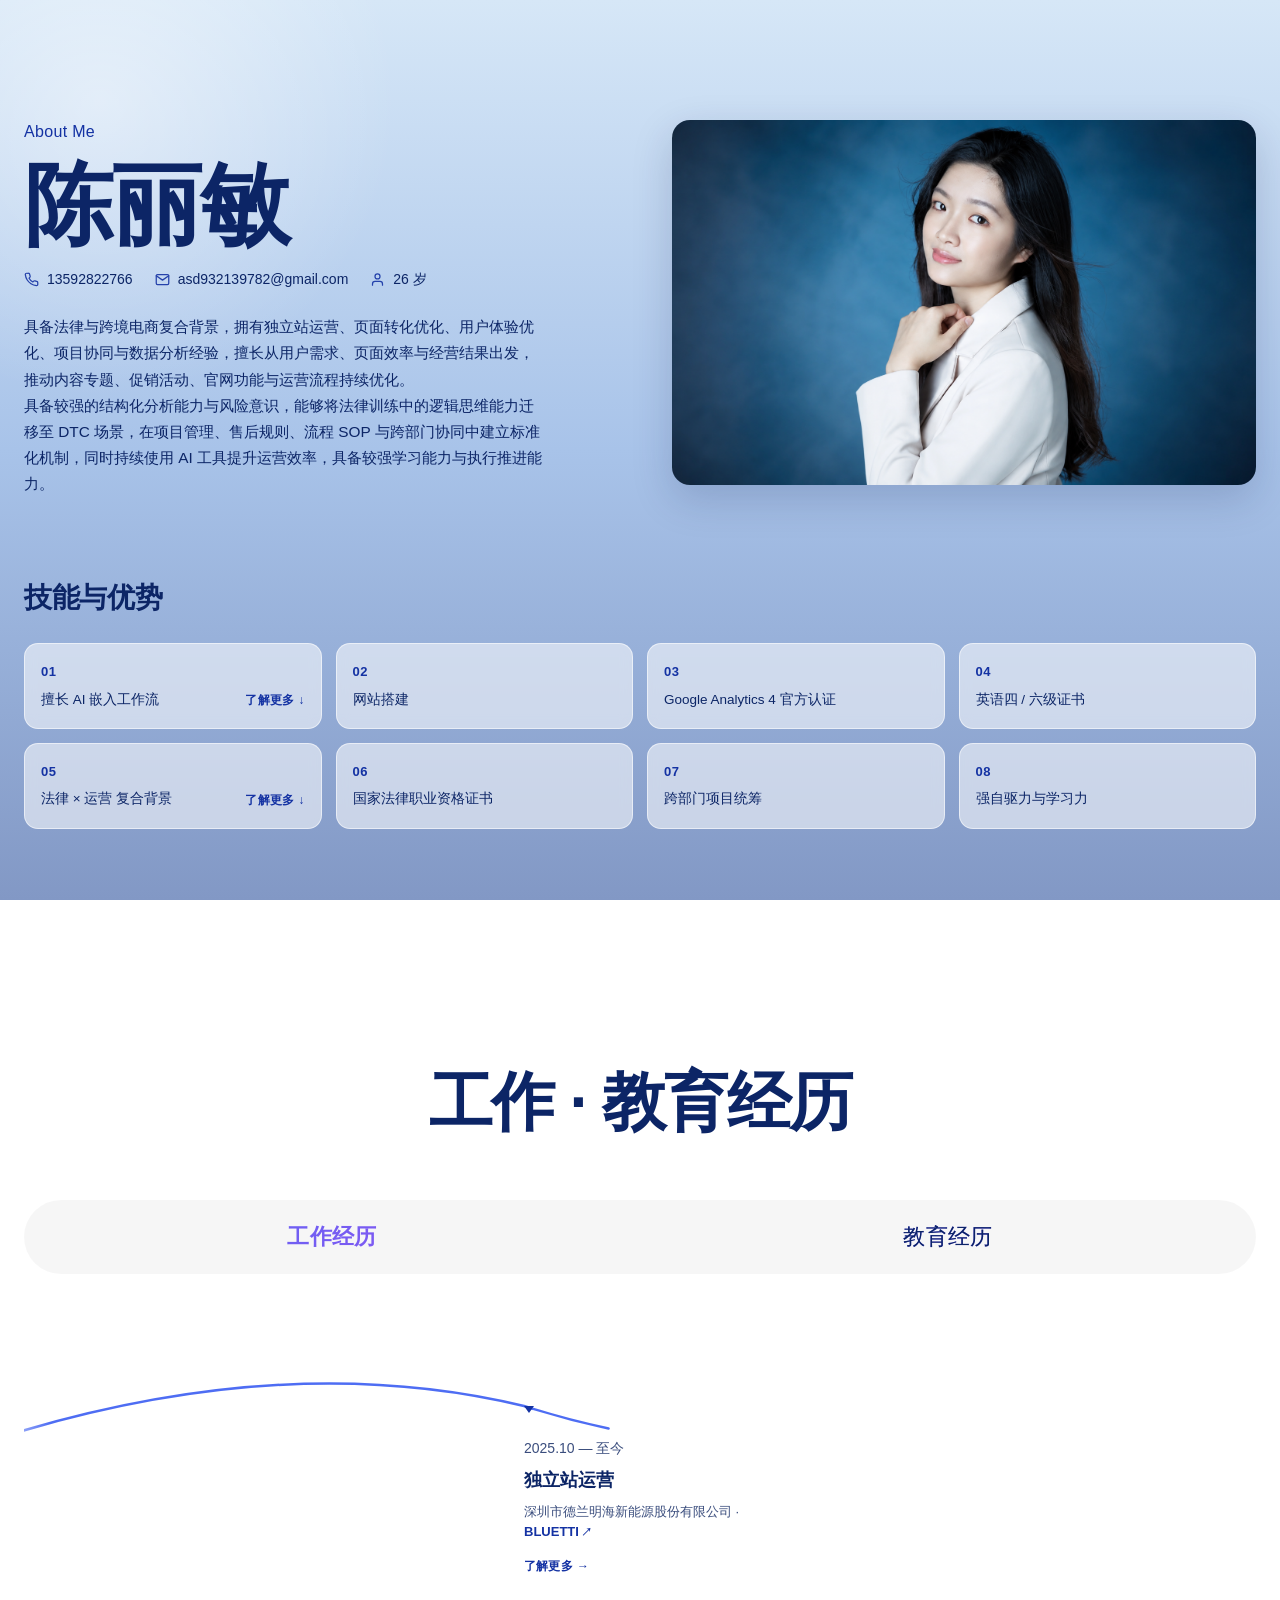
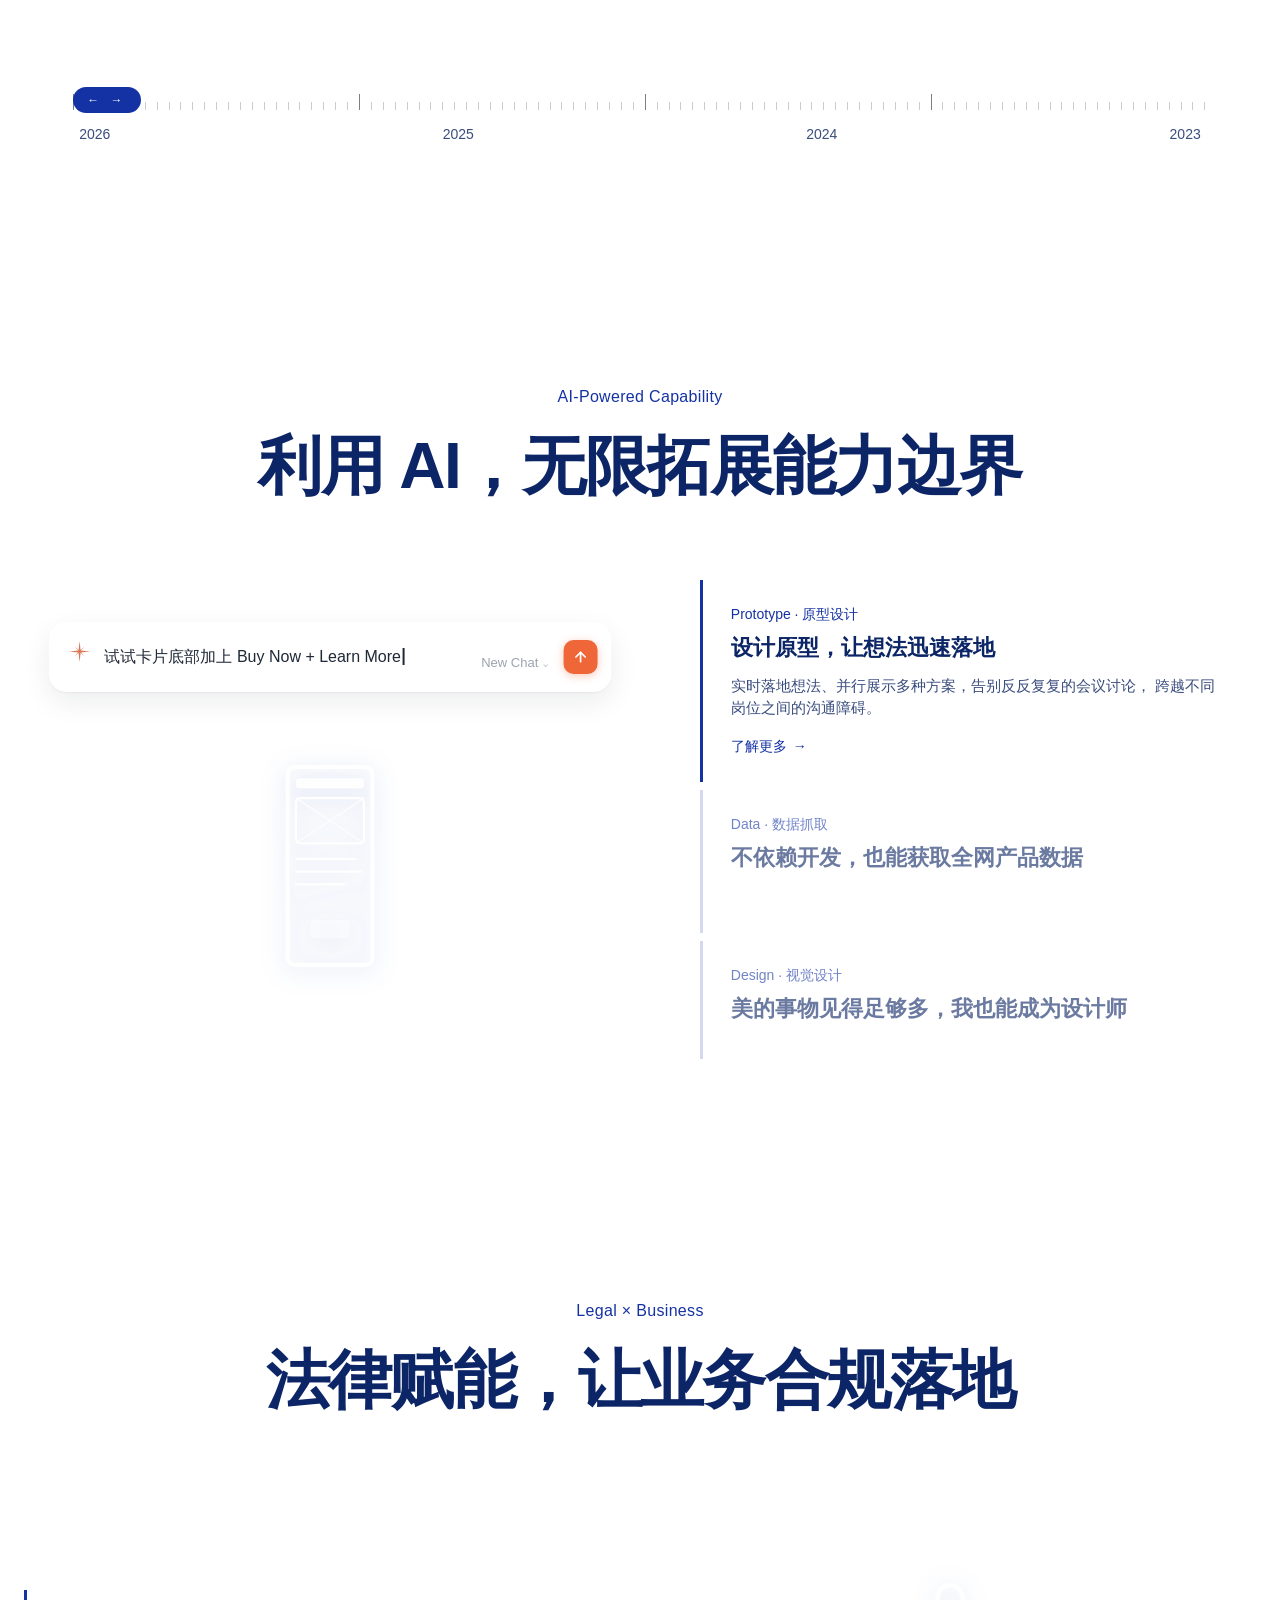
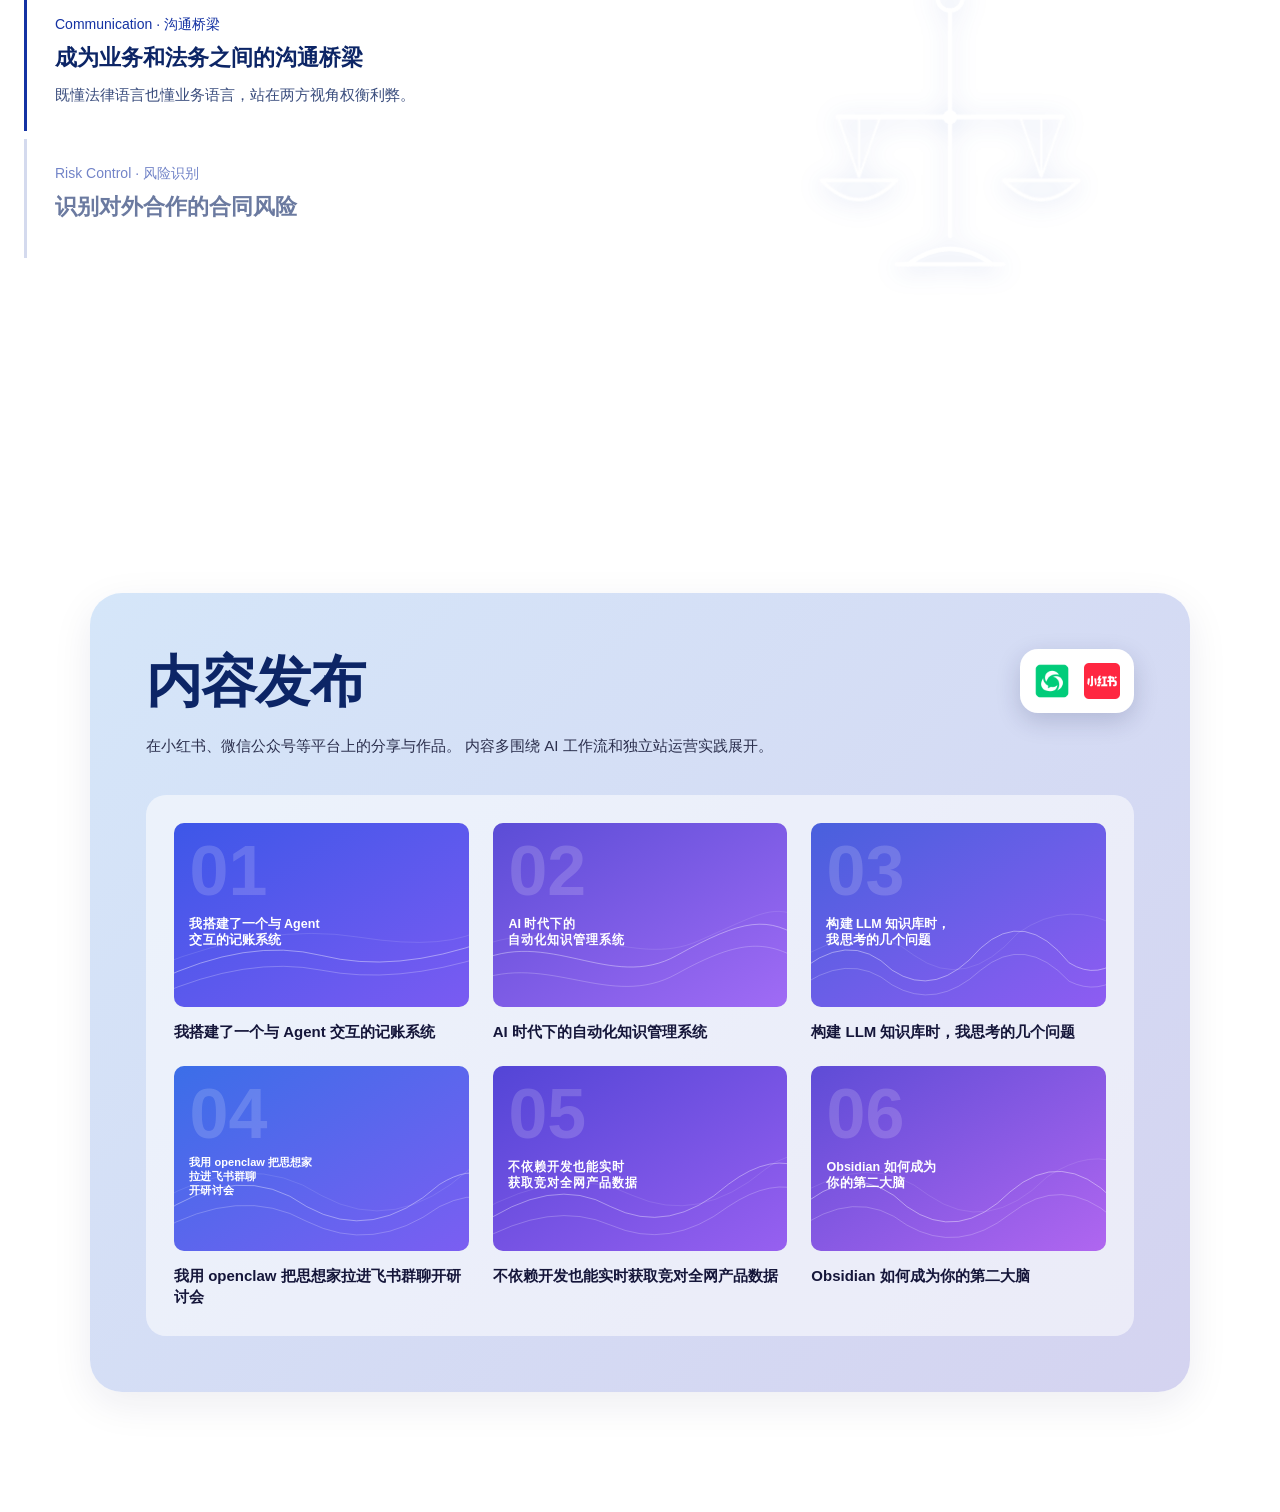
==== commit e3020fe1: "delete: 视觉设计卡片删掉无效的'查看效果'链接" ====
--- a/index.html
+++ b/index.html
@@ -509,10 +509,6 @@
               <p class="skill-item__desc">
                 用马克笔风"手写"【品牌大事件】页面标题，设计师直接用。
               </p>
-              <a class="skill-item__cta" href="#" target="_blank" rel="noopener">
-                查看效果
-                <span aria-hidden="true">→</span>
-              </a>
             </li>
 
           </ol>
@@ -693,40 +689,17 @@
 
       <div class="modal__sections">
         <section>
-          <h4>搭建投标系统</h4>
-          <p>
-            结合投标流程时间紧、对接部门人员多、资质文件与业绩文件分散且检索困难等问题，
-            从 0-1 运用 Notion 搭建投标系统，记录投标所需流程、重大时间节点、各部门人员职责，
-            收录律师所获荣誉、过往业绩、身份信息等，节约投标过程中资质文件查找、搜集时间，
-            精准匹配与招标文书要求的相关业绩、律师资质。
-          </p>
-        </section>
-
-        <section>
-          <h4>建立合同审查 SOP</h4>
-          <p>
-            根据合同所涉及的交易、标的，交易双方目的，客户方的合同地位，
-            通过 ChatGPT 4.0、秘塔 AI、元典问答、腾讯元宝等平台检索合同涉及交易的一般流程、
-            常见纠纷案例风险点、此类合同审核注意要点等问题，
-            使用案牍 AI 合同审查工具，协助顾问单位审查合同。
-          </p>
-        </section>
-
-        <section>
-          <h4>跨部门协作</h4>
-          <p>
-            配合团队完成城市更新项目尽调：根据付款证明、产权证等核查公司资产是否真实、
-            是否出现权利瑕疵（抵押、查封等情形）；根据施工许可、规划许可、验收备案等文件
-            核查实际建设是否合法，协助撰写法律尽职调查报告。
-          </p>
-        </section>
-
-        <section>
-          <h4>客户需求分析与纠纷解决</h4>
-          <p>
-            参与名誉侵权纠纷案件工作：协助收集整理涉案证据、梳理证据目录；
-            撰写答辩状、证据目录等法律文书；检索案例，对争议焦点进行法律研究。
-          </p>
+          <h4>核心项目成果</h4>
+          <ol class="modal__list">
+            <li>搭建合同审查 SOP 流程，统一审核标准与文档模板，<strong>团队合同审核效率提升 30%</strong>。</li>
+            <li>参与名誉侵权纠纷案件的资料整理与证据分析，<strong>完成 120+ 份证据材料梳理与逻辑校验</strong>，检索法律案例，为案件胜诉提供核心支撑。</li>
+            <li>搭建投标管理流程与资料归档体系，优化多部门文件协同机制，<strong>投标文件准备效率提升 40%</strong>。</li>
+          </ol>
+        </section>
+
+        <section>
+          <h4>能力沉淀与迁移</h4>
+          <p>沉淀的流程治理与风险识别能力，成功迁移至后续跨境电商运营中的规则制定、SOP 搭建与跨部门协同场景。</p>
         </section>
       </div>
     </div>
@@ -815,7 +788,7 @@
     </div>
   </div>
 
-  <!-- 德兰明海 / 项目运营 + 日常运营弹窗 -->
+  <!-- 德兰明海 / 独立站运营弹窗 -->
   <div class="modal-overlay" data-modal-id="work-delan" aria-hidden="true">
     <div class="modal modal--wide" role="dialog" aria-modal="true" aria-labelledby="modal-delan-title">
       <button class="modal__close" aria-label="关闭">×</button>
@@ -823,63 +796,44 @@
       <h3 class="modal__title" id="modal-delan-title">独立站运营</h3>
       <p class="modal__company">深圳市德兰明海新能源股份有限公司 ·
         <a class="modal__brand" href="https://bluettipower.co.uk/" target="_blank" rel="noopener">BLUETTI<span aria-hidden="true">↗</span></a>
+        <span class="modal__tag">新能源 / 跨境电商</span>
       </p>
 
-      <!-- 角色 Tab -->
-      <div class="modal__role-tabs">
-        <button class="modal-tab is-active" data-role-target="projects">项目运营</button>
-        <button class="modal-tab" data-role-target="ops">日常运营</button>
-      </div>
-
-      <!-- 项目运营 -->
-      <div class="modal__role-panel is-active" data-role-panel="projects">
-        <section>
-          <h5>促销 / 内容专题页策划</h5>
+      <div class="modal__sections">
+        <p class="modal__overview">负责品牌 DTC 独立站全链路运营，覆盖页面策划、功能迭代、活动运营、数据分析与日常运维，支撑欧洲、北美等多区域站点的业务增长。</p>
+
+        <section>
+          <h4>页面运营与活动策划</h4>
           <ol class="modal__list">
-            <li><strong>促销活动：</strong>4 月地球日促销、5 月英国银行日促销、5 月房车（Roadtrips）专题、5 月 Solar Generators 专题等。代表项目 4 月地球日欧盟站点：平均停留时长 3 分 04 秒、加购量 918、加购率 3.59%。</li>
-            <li><strong>教育 / 品牌 / 品类页：</strong>冬季暴雪冻雨教育专题、家庭备电（Home Backup）专题、Solar Panels 专题页、停产产品页、品牌大事件等。代表项目 家庭备电专题页：平均停留时长 3 分 43 秒。</li>
-            <li><strong>执行方法：</strong>前期通过 Semrush + AI 关键词调研（用户搜索词 / 长尾词等）、竞品促销页拆解（文案 / 排版 / 组件功能）、用户需求洞察，驱动页面文案方向与产品卖点；中期输出设计、文案、活动玩法（闪购 / 积分加倍等）需求文档；后期协同运营配置页面，验收页面，0 重大上线事故 / 0 延期项目。</li>
+            <li>主导欧盟站地球日促销专题全流程策划，通过 Semrush + AI 完成用户需求调研，拆解 Anker、Jackery 等竞品活动逻辑，设计页面结构与满减、赠品组合玩法，<strong>页面加购率达 3.59%，累计加购 918 单</strong>。</li>
+            <li>策划家庭备电场景教育专题，围绕停电应急、户外供电等核心场景输出内容体系，匹配对应产品矩阵，<strong>用户页面平均停留时长提升至 3 分 43 秒，场景认知转化率提升 21%</strong>。</li>
           </ol>
         </section>
 
         <section>
-          <h5>官网功能迭代</h5>
-          <p>基于销售转化、用户购物体验、运营效率三大目标，从需求分析、PRD 输出、开发协同到上线验收全流程主导：</p>
+          <h4>官网功能与用户体验优化</h4>
           <ol class="modal__list">
-            <li><strong>促进销售转化：</strong>促销页产品卡片组件优化（新增「一句话卖点」功能，强化产品核心利益点传达）；产品对比表组件升级（辅助用户在多 SKU 间快速决策）。</li>
-            <li><strong>优化用户购物体验：</strong>首尾部导航栏改版（重构信息架构、提升核心入口可见度）；产品系列页改版（新增筛选 + FAQ 模块，缩短用户决策路径）；首页推荐板块 hover 切换场景图（提升产品场景代入感）。</li>
-            <li><strong>提升运营效率：</strong>导航栏页面重定向机制（避免同一产品多链接流量损耗与 SEO 权重流失）；停产页面变体 ID 自动抓图（减少手工配置成本、杜绝图片错配）。</li>
+            <li>主导促销页产品卡片组件迭代，新增「一句话卖点」模块，升级产品对比表功能，帮助用户快速完成多 SKU 决策，<strong>促销页整体转化率提升 12%</strong>。</li>
+            <li>重构导航栏信息架构，优化产品系列页筛选与 FAQ 模块，升级首页场景 hover 交互效果，<strong>核心入口点击率提升 18%</strong>，缩短用户决策路径。</li>
+            <li>搭建导航栏重定向机制与停产页面变体 ID 自动抓图规则，减少 SEO 权重分散问题，<strong>页面人工配置时间缩短 30–60 分钟，图片错配率降至 0</strong>。</li>
           </ol>
         </section>
 
         <section>
-          <h5>跨部门协同与 AI 提效</h5>
+          <h4>AI 提效与项目协同</h4>
           <ol class="modal__list">
-            <li><strong>项目进度管理：</strong>用 AI 搭建项目管理表格，跟进任务节点、识别延期风险，对接设计、开发、站长等多团队，确保任务按时完成。</li>
-            <li><strong>可交互原型 + PRD 同步交付：</strong>用 AI 快速产出多方案网页组件可交互原型代码，与 PRD 文档同步交付，让需求一次评审到位，降低跨部门沟通成本与设计 / 开发返工次数。</li>
-            <li><strong>多站点 AI 自动化验收：</strong>用 AI 批量验收近 10 个站点的页面（覆盖文案一致性、组件配置、本地化校对等维度），减少人工逐站点核对的重复劳动，保障多市场上线一致性与质量。</li>
+            <li>基于 AI 工具搭建项目管理系统，跟进需求节点并识别延期风险，协同设计、开发、运营团队<strong>完成 11 个功能迭代项目，平均上线周期缩短 15%</strong>。</li>
+            <li>使用 AI 快速生成网页可交互原型与 PRD 文档，降低跨部门因认知差异而带来的沟通成本，<strong>需求返工率下降 50%</strong>。</li>
+            <li>搭建多站点 AI 自动化验收流程，批量校验页面文案、组件配置与本地化内容，<strong>确保多市场上线后文案错误率降至 0</strong>。</li>
           </ol>
         </section>
 
         <section>
-          <h5>数据分析与复盘</h5>
+          <h4>数据分析与日常运营</h4>
           <ol class="modal__list">
-            <li><strong>页面数据监控与迭代：</strong>用 Ptengine、GA4 持续监控核心页面（促销页 / 内容专题页）的访问量、停留时长、加购率、转化率、跳出率等关键指标，定位问题页面，通过 A/B Test 验证优化方案，驱动已上线功能与组件持续迭代。</li>
-            <li><strong>竞对分析与场景对标：</strong>定期拆解竞对（如 Anker、Jackery、EcoFlow 等）的促销页主题、文案、排版、组件功能、活动玩法，识别市场机会与短板，作为功能迭代与活动策划的参考。</li>
-          </ol>
-        </section>
-      </div>
-
-      <!-- 日常运营 -->
-      <div class="modal__role-panel" data-role-panel="ops">
-        <section>
-          <h5>日常运营</h5>
-          <ol class="modal__list">
-            <li><strong>网站质量与产品状态巡检：</strong>通过 AI 巡检全站产品页面与关键页面（首页 / 分类页 / 内容教育页）的价格异常 / 图片完整性 / 链接有效性，识别并推动修复异常，保障站点稳定运行。</li>
-            <li><strong>订单管理与异常订单监控：</strong>处理订单创建 / 取消 / 待发货审批 / 物流协同及客服工单；监控订单量与销售额波动原因；识别薅羊毛订单与异常订单——对站点功能 bug 导致的积分误发放及时核算损失并推动 bug 修复；对已成交订单按用户权益履行发货，平衡损失控制与品牌口碑。</li>
-            <li><strong>产品与库存管理：</strong>爬取全站产品数据，维护产品价格、SKU、tag 标签、元字段；监控在售产品实时库存状态（在售 / 待发货 / 在途 / 低库存 / 缺货），结合销售预测与库存补货时间推动补货决策；确保 0 超卖事故。</li>
-            <li><strong>页面配置与活动协同：</strong>配置和更新产品购买页、活动促销页、内容教育页；根据促销活动与新品上线节奏，协同社媒等部门发放积分、设置折扣码、搭建赠品 flow，并及时下线促销活动。</li>
-            <li><strong>用户运营与评价反馈监控：</strong>配置 EDM、弹窗、会员权益体系，促进订阅量、邮件打开率与转化率提升；监控官网的产品评价与评分，及时跟进并妥善处理差评（联系客户解决），沉淀差评内容作为产品 / 页面 / 售后流程迭代的参考，建立用户反馈闭环。</li>
+            <li>通过 Ptengine 与 GA4 持续监控页面核心数据，基于 A/B 测试验证优化方案，<strong>累计完成 11 个页面功能迭代</strong>。</li>
+            <li>建立 AI 全站巡检机制，监控价格、库存、链接状态，维护产品 SKU 与促销体系，<strong>连续 3 个月实现 0 超卖事故</strong>。</li>
+            <li>跟进用户评价与反馈，推动差评问题闭环，<strong>累计完成 11 项功能优化迭代，用户满意度提升 16%</strong>。</li>
           </ol>
         </section>
       </div>
--- a/styles.css
+++ b/styles.css
@@ -808,6 +808,27 @@
   margin-bottom: 32px;
 }
 
+.modal__tag {
+  display: inline-block;
+  margin-left: 8px;
+  padding: 2px 10px;
+  background: rgba(20, 50, 163, 0.08);
+  border-radius: 999px;
+  font-size: 12px;
+  font-weight: 500;
+  color: var(--text-muted);
+  vertical-align: middle;
+}
+
+.modal__overview {
+  font-size: 14px;
+  line-height: 1.75;
+  color: var(--text-muted);
+  margin: 0 0 24px;
+  padding-bottom: 20px;
+  border-bottom: 1px solid var(--divider);
+}
+
 .modal__sections section {
   margin-bottom: 24px;
   padding-bottom: 24px;
